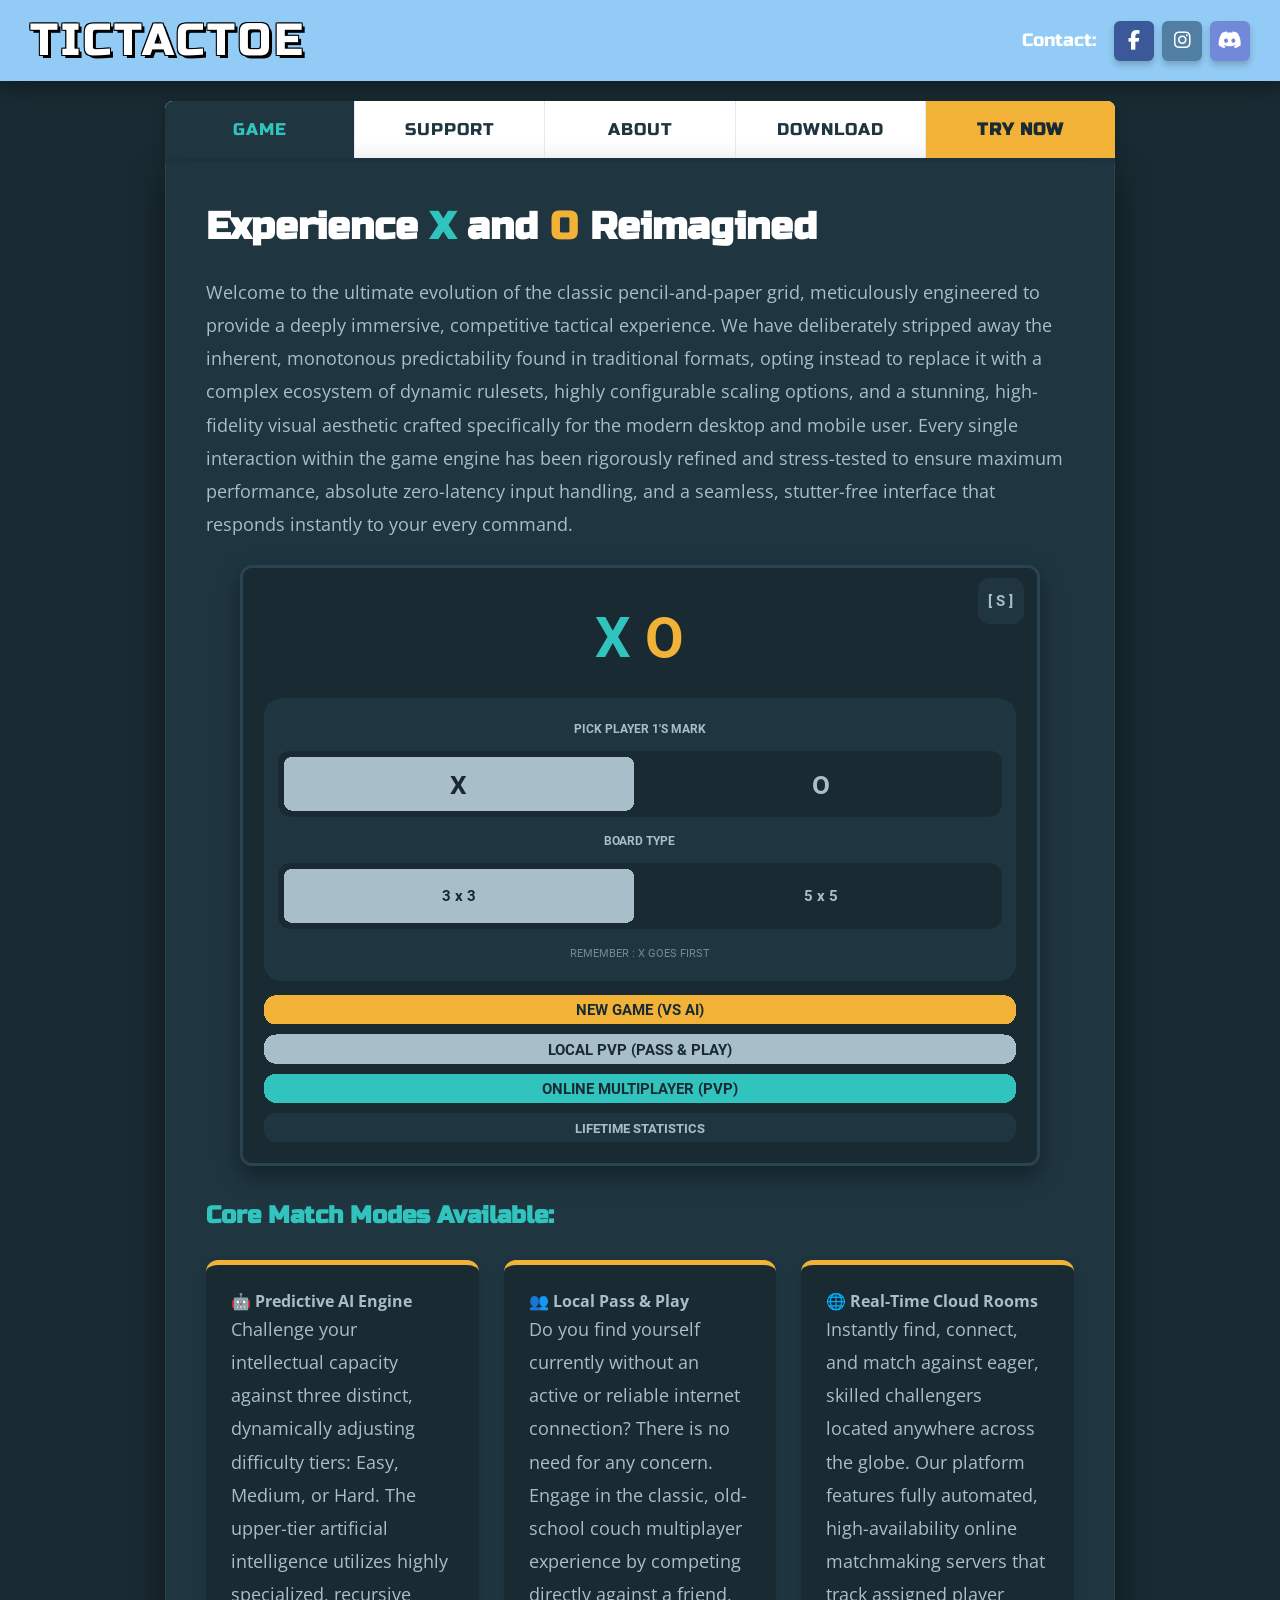
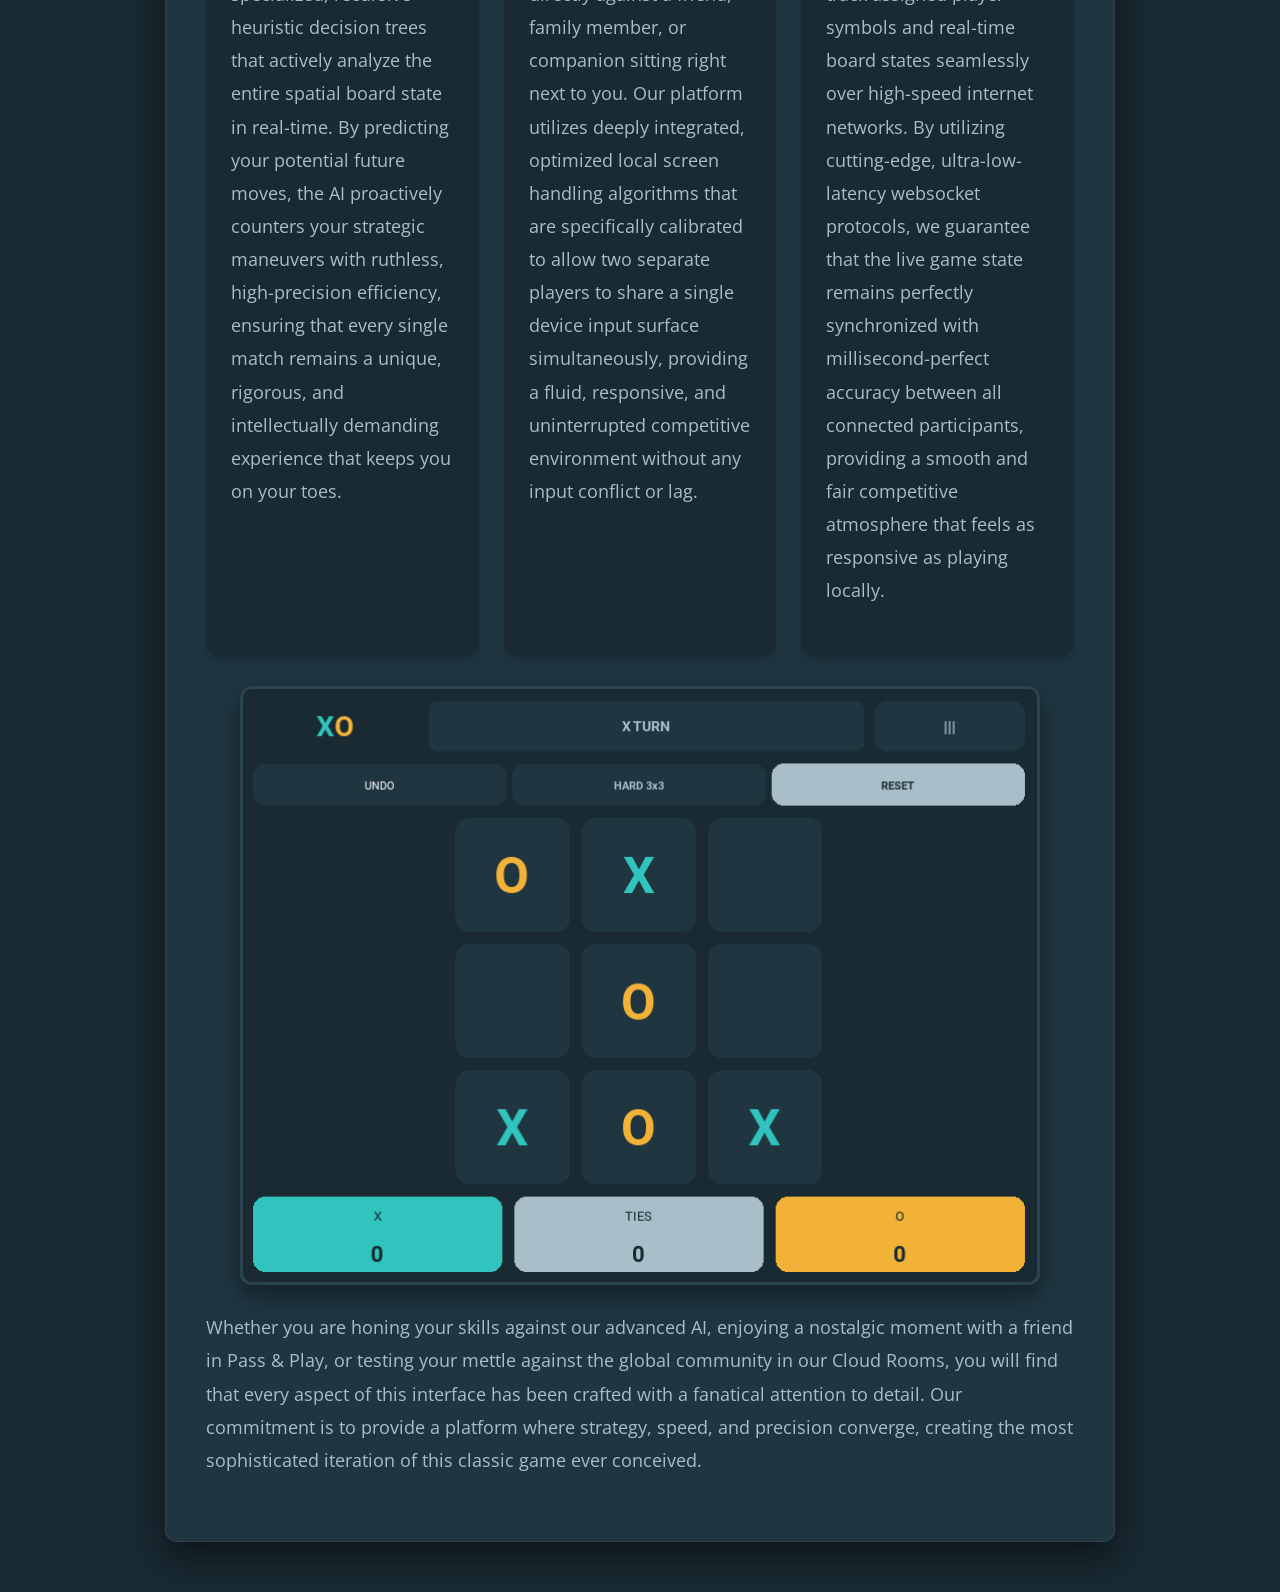
==== public/index.html @ 6b2bb06e "rename" ====
<!DOCTYPE html>
<html lang="en">
<head>
    <meta charset="UTF-8">
    <meta name="viewport" content="width=device-width, initial-scale=1.0, maximum-scale=1.0, user-scalable=no">
    <title>TicTacToe - Next-Gen Grid Battler</title>
    
    <link rel="preconnect" href="https://fonts.googleapis.com">
    <link rel="preconnect" href="https://fonts.gstatic.com" crossorigin>
    <link href="https://fonts.googleapis.com/css2?family=Russo+One&family=Open+Sans:wght@400;600;700&display=swap" rel="stylesheet">
    <link rel="stylesheet" href="https://cdnjs.cloudflare.com/ajax/libs/font-awesome/6.4.0/css/all.min.css">

    <style>
        /* Core Reset & Theme Palette */
        * { box-sizing: border-box; margin: 0; padding: 0; }
        
        body {
            font-family: 'Open Sans', sans-serif;
            background-color: #192a32;
            color: #a8bec9;
            overflow-x: hidden;
            -webkit-font-smoothing: antialiased;
        }

        /* --- THE HEADER --- */
        .top-bar {
            background-color: #92cbf5;
            display: flex;
            justify-content: space-between;
            align-items: center;
            padding: 14px 30px;
            flex-wrap: wrap;
            gap: 15px;
            box-shadow: 0 4px 20px rgba(0,0,0,0.4);
        }

        .logo {
            font-family: 'Russo One', sans-serif;
            font-size: 2.8rem;
            color: white;
            text-shadow: 3px 3px 0 #000, -1px -1px 0 #000, 1px -1px 0 #000, -1px 1px 0 #000, 1px 1px 0 #000;
            letter-spacing: 3px;
        }

        /* Social Icons */
        .social-icons { display: flex; align-items: center; gap: 8px; }
        .contact-label { font-family: 'Russo One', sans-serif; color: white; margin-right: 10px; font-size: 1.1rem; }
        .social-icons a {
            display: flex;
            align-items: center;
            justify-content: center;
            width: 40px;
            height: 40px;
            color: white;
            font-size: 1.2rem;
            text-decoration: none;
            border-radius: 6px;
            box-shadow: 0 4px 6px rgba(0,0,0,0.2);
            transition: transform 0.25s ease, filter 0.25s ease;
        }
        .social-icons a:hover { filter: brightness(1.2); transform: translateY(-3px); }
        .fb { background-color: #3b5998; }
        .ig { background-color: #517fa4; }
        .dc { background-color: #7289da; }

        /* --- NAVIGATION --- */
        .nav-bar {
            display: flex;
            background-color: #ffffff;
            border-bottom: 5px solid #1f3641;
            max-width: 950px;
            margin: 20px auto 0 auto;
            border-radius: 8px 8px 0 0;
            overflow: hidden;
            box-shadow: 0 4px 15px rgba(0,0,0,0.2);
        }

        .nav-item {
            flex: 1;
            text-align: center;
            padding: 18px;
            font-family: 'Russo One', sans-serif;
            font-size: 1.05rem;
            color: #1f3641;
            cursor: pointer;
            text-transform: uppercase;
            letter-spacing: 1px;
            border-right: 1px solid #e2e8f0;
            transition: all 0.3s cubic-bezier(0.25, 0.8, 0.25, 1);
        }

        .nav-item:last-child { border-right: none; }
        .nav-item:hover { background-color: #f8fafc; color: #31c4be; }
        
        .nav-item.active { background-color: #1f3641; color: #31c4be; }
        .nav-play { background-color: #f2b237; color: #192a32; font-weight: bold; }
        .nav-play:hover { background-color: #ffc95e; color: #192a32; }
        .nav-play.active { background-color: #31c4be; color: #192a32; }

        /* --- CONTENT --- */
        main {
            max-width: 950px;
            margin: 0 auto 50px auto;
            padding: 40px;
            background: #1f3641;
            border-radius: 0 0 12px 12px;
            box-shadow: 0 15px 35px rgba(0,0,0,0.5);
            border: 1px solid #2a4350;
            border-top: none;
        }

        /* Fluid Layer Animations */
        .content-section { display: none; opacity: 0; }
        .content-section.active { display: block; animation: elegantFadeIn 0.5s cubic-bezier(0.22, 1, 0.36, 1) forwards; }

        h2 { font-family: 'Russo One', sans-serif; color: #ffffff; margin-bottom: 25px; font-size: 2.4rem; display: flex; align-items: center; flex-wrap: wrap; gap: 12px; }
        .x-color { color: #31c4be; } .o-color { color: #f2b237; }
        h3 { font-family: 'Russo One', sans-serif; color: #31c4be; margin: 35px 0 15px 0; font-size: 1.5rem; }
        p { line-height: 1.8; margin-bottom: 25px; font-size: 1.15rem; color: #a8bec9; }
        
        /* Features/Rules Layouts */
        .features-grid { display: grid; grid-template-columns: repeat(auto-fit, minmax(260px, 1fr)); gap: 25px; margin: 30px 0; }
        .feature-card { background: #192a32; padding: 25px; border-radius: 12px; border-top: 5px solid #f2b237; box-shadow: 0 6px 12px rgba(0,0,0,0.15); transition: transform 0.3s ease, box-shadow 0.3s ease; }
        .feature-card:hover { transform: translateY(-5px); box-shadow: 0 10px 20px rgba(0,0,0,0.3); }
        
        .rule-box { background: #192a32; padding: 30px; border-radius: 12px; border-left: 6px solid #31c4be; margin: 30px 0; }
        .rule-box ol li { margin-left: 20px; margin-bottom: 16px; line-height: 1.7; font-size: 1.1rem; color: #a8bec9; }
        .rule-box ol li::marker { font-weight: bold; color: #31c4be; }

        /* Graphics Media Elements */
        .game-image { width: 100%; max-width: 800px; height: auto; border-radius: 12px; border: 3px solid #2a4350; box-shadow: 0 10px 25px rgba(0,0,0,0.4); margin: 25px auto; display: block; transition: transform 0.4s ease, border-color 0.4s ease; }
        .game-image:hover { transform: scale(1.02); border-color: #31c4be; }

        /* Distribution Gateways */
        .download-grid { display: grid; grid-template-columns: repeat(auto-fit, minmax(280px, 1fr)); gap: 20px; margin-top: 30px; }
        .dl-card { background: #192a32; padding: 30px; border-radius: 12px; border: 2px solid #2a4350; text-align: center; display: flex; flex-direction: column; justify-content: center; }
        .dl-card h4 { color: #fff; margin-bottom: 20px; font-size: 1.4rem; display: flex; align-items: center; justify-content: center; gap: 10px; }
        .dl-card.coming-soon { opacity: 0.7; border-style: dashed; }
        
        .download-btn { display: block; background-color: #31c4be; color: #1f3641; padding: 15px 20px; font-family: 'Russo One', sans-serif; text-decoration: none; border-radius: 6px; margin-top: 15px; transition: background-color 0.3s ease, transform 0.2s ease; font-size: 1.05rem; }
        .download-btn:active { transform: scale(0.98); } 
        .download-btn:hover { background-color: #ffffff; }
        .beta-btn { background-color: #f2b237; }

        /* --- CRYPTO GRID INTERFACE (TRY NOW COMPARTMENT) --- */
        .web-player-container { background-color: #192a32; padding: 30px; border-radius: 12px; box-shadow: inset 0 5px 15px rgba(0,0,0,0.3); max-width: 500px; margin: 0 auto; text-align: center; }
        .web-status { font-family: 'Russo One', sans-serif; font-size: 1.5rem; color: #a8bec9; margin-bottom: 20px; text-transform: uppercase; letter-spacing: 1px; }
        .web-board { display: grid; grid-template-columns: repeat(3, 1fr); gap: 12px; margin-bottom: 20px; }
        .web-cell { background-color: #1f3641; border: none; border-radius: 10px; aspect-ratio: 1; font-family: 'Russo One', sans-serif; font-size: 4rem; color: #fff; cursor: pointer; transition: background-color 0.2s, transform 0.1s; display: flex; align-items: center; justify-content: center; box-shadow: 0 4px 6px rgba(0,0,0,0.15); }
        .web-cell:hover { background-color: #2a4350; }
        .web-cell:active { transform: scale(0.95); }
        .web-cell.x-mark { color: #31c4be; }
        .web-cell.o-mark { color: #f2b237; }
        .web-cell.win-mark { background-color: #2e4d5c; border: 2px solid #31c4be; }
        .web-controls { display: flex; justify-content: center; gap: 15px; }
        .web-btn { background-color: #a8bec9; color: #192a32; border: none; padding: 12px 24px; font-family: 'Russo One', sans-serif; font-size: 1.1rem; border-radius: 6px; cursor: pointer; transition: 0.2s; box-shadow: 0 4px 6px rgba(0,0,0,0.2); }
        .web-btn:hover { background-color: #ffffff; }

        @keyframes elegantFadeIn { 
            0% { opacity: 0; transform: translateY(15px); } 
            100% { opacity: 1; transform: translateY(0); } 
        }

        /* --- MOBILE PORTRAIT BREAKPOINTS --- */
        @media (max-width: 768px) {
            .top-bar { flex-direction: column; text-align: center; padding: 15px 20px; }
            .logo { font-size: 2.2rem; }
            .social-icons { margin-top: 10px; }
            
            main { padding: 30px 20px; margin: 0 10px 30px 10px; border-radius: 12px; }
            .nav-bar { margin: 15px 10px 0 10px; border-radius: 8px; flex-wrap: wrap; }
            .nav-item { padding: 12px 5px; font-size: 0.9rem; flex: 1 1 45%; }
            .nav-play { flex: 1 1 100%; border-top: 1px solid #e2e8f0; } /* Spans layout base cleanly on touchdevices */
            
            h2 { font-size: 1.8rem; justify-content: center; text-align: center; }
            h3 { font-size: 1.3rem; text-align: center; }
            p { font-size: 1.05rem; }
            
            .features-grid { grid-template-columns: 1fr; }
            .web-cell { font-size: 3rem; }
        }

        @media (max-width: 480px) {
            .logo { font-size: 1.8rem; }
            .contact-label { font-size: 0.95rem; }
            .social-icons a { width: 35px; height: 35px; font-size: 1rem; }
            
            .nav-item { font-size: 0.78rem; padding: 10px 2px; letter-spacing: 0px; }
            
            main { padding: 25px 15px; }
            h2 { font-size: 1.4rem; }
            
            .rule-box { padding: 20px 15px; }
            .rule-box ol li { font-size: 1rem; margin-left: 15px; }
            
            .dl-card { padding: 20px; }
            .download-btn { padding: 12px 15px; font-size: 0.95rem; }
            
            .web-player-container { padding: 15px; }
            .web-cell { font-size: 2.3rem; border-radius: 6px; gap: 8px; }
        }
    </style>
</head>
<body>

    <header>
        <div class="top-bar">
            <div class="logo">TICTACTOE</div>
            
            <div class="social-icons">
                <span class="contact-label">Contact:</span>
                <a href="https://www.facebook.com/profile.php?id=61586252369183" target="_blank" class="fb"><i class="fa-brands fa-facebook-f"></i></a>
                <a href="https://www.instagram.com/steveryder14?utm_source=ig_web_button_share_sheet&igsh=ZDNlZDc0MzIxNw==" target="_blank" class="ig"><i class="fa-brands fa-instagram"></i></a>
                <a href="https://discord.com/users/1295468302537195520" target="_blank" class="dc"><i class="fa-brands fa-discord"></i></a>
            </div>
        </div>

        <div class="nav-bar">
            <div class="nav-item active" onclick="openTab('game', this)">GAME</div>
            <div class="nav-item" onclick="openTab('support', this)">SUPPORT</div>
            <div class="nav-item" onclick="openTab('about', this)">ABOUT</div>
            <div class="nav-item" onclick="openTab('download', this)">DOWNLOAD</div>
            <div class="nav-item nav-play" onclick="openTab('play', this)">TRY NOW</div>
        </div>
    </header>

    <main>
        <div id="game" class="content-section active">
            <h2>Experience <span class="x-color">X</span> and <span class="o-color">O</span> Reimagined</h2>
            <p>Welcome to the ultimate evolution of the classic pencil-and-paper grid, meticulously engineered to provide a deeply immersive, competitive tactical experience. We have deliberately stripped away the inherent, monotonous predictability found in traditional formats, opting instead to replace it with a complex ecosystem of dynamic rulesets, highly configurable scaling options, and a stunning, high-fidelity visual aesthetic crafted specifically for the modern desktop and mobile user. Every single interaction within the game engine has been rigorously refined and stress-tested to ensure maximum performance, absolute zero-latency input handling, and a seamless, stutter-free interface that responds instantly to your every command.</p>
            
            <img src="UI.png" alt="Main Menu UI" class="game-image">
            
            <h3>Core Match Modes Available:</h3>
            <div class="features-grid">
                <div class="feature-card">
                    <h4>🤖 Predictive AI Engine</h4>
                    <p>Challenge your intellectual capacity against three distinct, dynamically adjusting difficulty tiers: Easy, Medium, or Hard. The upper-tier artificial intelligence utilizes highly specialized, recursive heuristic decision trees that actively analyze the entire spatial board state in real-time. By predicting your potential future moves, the AI proactively counters your strategic maneuvers with ruthless, high-precision efficiency, ensuring that every single match remains a unique, rigorous, and intellectually demanding experience that keeps you on your toes.</p>
                </div>
                <div class="feature-card">
                    <h4>👥 Local Pass & Play</h4>
                    <p>Do you find yourself currently without an active or reliable internet connection? There is no need for any concern. Engage in the classic, old-school couch multiplayer experience by competing directly against a friend, family member, or companion sitting right next to you. Our platform utilizes deeply integrated, optimized local screen handling algorithms that are specifically calibrated to allow two separate players to share a single device input surface simultaneously, providing a fluid, responsive, and uninterrupted competitive environment without any input conflict or lag.</p>
                </div>
                <div class="feature-card">
                    <h4>🌐 Real-Time Cloud Rooms</h4>
                    <p>Instantly find, connect, and match against eager, skilled challengers located anywhere across the globe. Our platform features fully automated, high-availability online matchmaking servers that track assigned player symbols and real-time board states seamlessly over high-speed internet networks. By utilizing cutting-edge, ultra-low-latency websocket protocols, we guarantee that the live game state remains perfectly synchronized with millisecond-perfect accuracy between all connected participants, providing a smooth and fair competitive atmosphere that feels as responsive as playing locally.</p>
                </div>
            </div>
            <img src="Game UI.png" alt="In-Game Board View" class="game-image">
            <p>Whether you are honing your skills against our advanced AI, enjoying a nostalgic moment with a friend in Pass & Play, or testing your mettle against the global community in our Cloud Rooms, you will find that every aspect of this interface has been crafted with a fanatical attention to detail. Our commitment is to provide a platform where strategy, speed, and precision converge, creating the most sophisticated iteration of this classic game ever conceived.</p>
        </div>

        <div id="support" class="content-section">
            <h2>Game Rules & Technical Support</h2>
            <p>This version of the application fundamentally breaks traditional logic by introducing a variety of unique, optional game modifiers that completely alter how the board behaves, forcing you to constantly adapt your strategy. Whether you are a casual player just looking for a quick distraction or a dedicated grid-master attempting to climb the competitive leaderboard, we encourage you to read through the following comprehensive technical manual. Mastering these core board mechanics, understanding the implications of each modifier, and learning how to anticipate their effects on your opponent’s playstyle is the key to optimizing your personal gameplay flow and achieving total dominance.</p>
            
            <img src="Settings.png" alt="Game Settings Configuration" class="game-image">
            
            <div class="rule-box">
                <ol>
                    <li><strong>Grid Layout Selection:</strong> While the standard match mode runs on a classic 3x3 layout designed for quick, bite-sized sessions, we have introduced a significantly tougher tactical challenge. You can now scale up your match to the complex <strong>5x5 grid</strong>. This expanded format drastically alters how you must control, defend, and attack the vital center squares, requiring a much broader, more long-term view of your strategic placement.</li>
                    <li><strong>Victory Thresholds:</strong> In a standard 3x3 game, you must successfully link 3 matching marks in a straight horizontal, vertical, or diagonal row. However, on the expanded 5x5 grid, the victory threshold escalates accordingly to maintain the game's difficulty balance; you must now align <strong>4 marks in a row</strong> to claim the ultimate win, significantly increasing the complexity of blocking and forming lines.</li>
                    <li><strong>The Blitz Timer Mod:</strong> Turn on this highly demanding, adrenaline-fueled mode to face a strict <strong>5-second turn clock</strong>. If you freeze and the timer hits zero, the game forcefully makes a random valid placement for you, which could ruin your entire strategy! It is high-octane pressure specifically designed for those who enjoy the thrill of having to think, adapt, and react with lightning-fast speed.</li>
                    <li><strong>The Infinity Mod:</strong> This is a revolutionary gameplay mode where players have severely limited placement resources, changing the game from an additive challenge to a resource-management puzzle. You can only maintain a total of 3 active marks on a 3x3 board (or 4 on a 5x5). Placing a new mark forces your <strong>oldest piece to fade and vanish</strong> from existence, meaning matches never result in a stale stalemate and players must constantly prioritize which positions to hold.</li>
                    <li><strong>Move Redo Safeties:</strong> To ensure that the game remains focused on skill rather than simple mechanical errors, all local matches support instant, multi-step Undo actions. This feature allows you to quickly and gracefully roll back accidental mistakes or poor tactical errors without losing your hard-earned progress in the current game history, encouraging bold experimental moves.</li>
                </ol>
            </div>
        </div>

        <div id="about" class="content-section">
            <h2>The Developer's Technical Journey</h2>
            <p>This project was born out of a deep-seated, obsessive exploration into software engineering best practices, UX design, and the complexities of real-time network programming. What originally began as a primitive, simple text-block script operating solely within a restricted terminal environment was refactored, iterated upon, and optimized step-by-step, module by module, into the high-performance, multi-threaded graphical application you see today. This is not just a game; it is a manifestation of an application that consistently challenges and improves upon traditional user interface design patterns, striving to provide a clean, modern, and accessible experience for every user.</p>
            
            <img src="Lifetime Static.png" alt="Lifetime Statistics Tracker" class="game-image">
            
            <h3>Behind The Code Architecture:</h3>
            <p>The entire game runtime is written in highly modularized, clean, and maintainable <strong>Python</strong>, harnessing the powerful, cross-platform asynchronous frameworks provided by the <strong>Kivy library</strong> to power the fluid animations and render crisp, high-fidelity dark UI layers. The complex sound system operates over separate, dedicated background audio channels, allowing for sophisticated handling of ambient music loop tracking, precise spatial audio, and high-frequency, responsive UI feedback sounds that signal every action clearly. Furthermore, the networking architecture runs on lightweight, asynchronous <strong>WebSockets</strong> linking directly to a centralized, scalable cloud routing engine hosted on <strong>Render Services</strong>. This ensures that every state update package—from board placement to turn rotation—matches the server-side authorization structures precisely, providing a secure and authenticated environment for every single connected player.</p>
        </div>

        <div id="download" class="content-section">
            <h2>Download The Latest Version</h2>
            <p>Ready to jump into the full experience? We highly recommend downloading the latest build version to ensure you possess all the newest patches, balancing updates, performance enhancements, and server connectivity optimizations available. We are constantly iterating on the codebase to provide the smoothest experience possible. Please select your preferred platform and download the installer package below. We urge you to ensure that you have sufficient storage space available for the application files and to allow the necessary installer permissions if prompted by your operating system, as all our official builds are integrity-checked, scanned, and verified for your absolute safety.</p>
            
            <div class="download-grid">
                <div class="dl-card">
                    <h4><i class="fa-brands fa-android"></i> Android</h4>
                    <a href="tictactoe-arm64-v8a_armeabi-v7a-debug.apk" download class="download-btn">Download Stable</a>
                    <a href="tictactoe-arm64-v8a_armeabi-v7a-beta.apk" download class="download-btn beta-btn">Download Beta</a>
                </div>
                
                <div class="dl-card">
                    <h4><i class="fa-brands fa-windows"></i> Windows</h4>
                    <a href="tictactoe-arm64-v8a_armeabi-v7a-windows.exe" download class="download-btn">Download Stable</a>
                    <a href="tictactoe-arm64-v8a_armeabi-v7a-windowsbeta.exe" download class="download-btn beta-btn">Download Beta</a>
                </div>

                <div class="dl-card coming-soon">
                    <h4><i class="fa-brands fa-apple"></i> macOS</h4>
                    <p>Development in Progress</p>
                </div>
            </div>
        </div>

        <div id="play" class="content-section">
            <h2>Web Player Preview</h2>
            <p>Want a taste of the action before installing? Try our embedded web-engine! This lightweight browser replica executes the exact **Medium AI** logic found in your Python file. It checks lines to claim victory or block your path before mapping its alternative choices. To experience Real-Time Cloud Matchmaking, 5x5 grids, Blitz Turn timers, and Infinity mode, download the full mobile or desktop binaries directly from the section above!</p>
            
            <div class="web-player-container">
                <div id="web-status" class="web-status">YOUR TURN (X)</div>
                <div class="web-board" id="web-board">
                    <button class="web-cell" onclick="makeMove(0)"></button>
                    <button class="web-cell" onclick="makeMove(1)"></button>
                    <button class="web-cell" onclick="makeMove(2)"></button>
                    <button class="web-cell" onclick="makeMove(3)"></button>
                    <button class="web-cell" onclick="makeMove(4)"></button>
                    <button class="web-cell" onclick="makeMove(5)"></button>
                    <button class="web-cell" onclick="makeMove(6)"></button>
                    <button class="web-cell" onclick="makeMove(7)"></button>
                    <button class="web-cell" onclick="makeMove(8)"></button>
                </div>
                <div class="web-controls">
                    <button class="web-btn" onclick="resetWebGame()">RESTART MATCH</button>
                </div>
            </div>
        </div>
    </main>

    <script>
        // --- Navigation System ---
        function openTab(tabName, clickedElement) {
            const contents = document.querySelectorAll('.content-section');
            contents.forEach(content => content.classList.remove('active'));
            const tabs = document.querySelectorAll('.nav-item');
            tabs.forEach(tab => tab.classList.remove('active'));

            document.getElementById(tabName).classList.add('active');
            if (clickedElement) clickedElement.classList.add('active');
        }

        // --- Web Player Logic (Synchronized Medium AI Script Setup) ---
        let webBoard = ["", "", "", "", "", "", "", "", ""];
        let webGameOver = false;
        const winLines = [
            [0, 1, 2], [3, 4, 5], [6, 7, 8], // Rows
            [0, 3, 6], [1, 4, 7], [2, 5, 8], // Columns
            [0, 4, 8], [2, 4, 6]             // Diagonals
        ];

        function makeMove(index) {
            if (webBoard[index] !== "" || webGameOver) return;
            
            // Player Placement (X)
            webBoard[index] = "X";
            updateWebUI();
            
            if (checkWebWin("X")) {
                endWebGame("<span style='color:#31c4be'>YOU WIN!</span>");
                return;
            }
            if (!webBoard.includes("")) {
                endWebGame("<span style='color:#a8bec9'>IT'S A TIE!</span>");
                return;
            }

            document.getElementById("web-status").innerHTML = "CPU IS THINKING...";
            setTimeout(cpuMove, 450); // Simulates standard thread latency processing
        }

        function cpuMove() {
            if (webGameOver) return;

            let chosenIndex = -1;

            // --- PYTHON MEDIUM AI LOGIC PARITY ---
            // Iterates through symbols checking target_len - 1 structures (2 matching pieces, 1 gap)
            // Priority 1: Check if the AI ("O") can win right now.
            // Priority 2: Check if the Player ("X") can be blocked right now.
            for (let symbol of ["O", "X"]) {
                for (let line of winLines) {
                    let v = [webBoard[line[0]], webBoard[line[1]], webBoard[line[2]]];
                    
                    // Filter count checking equivalents: v.count(symbol) == 2 and v.count("") == 1
                    let symbolCount = v.filter(m => m === symbol).length;
                    let emptyCount = v.filter(m => m === "").length;

                    if (symbolCount === 2 && emptyCount === 1) {
                        let localEmptyIndex = v.indexOf("");
                        chosenIndex = line[localEmptyIndex];
                        break;
                    }
                }
                if (chosenIndex !== -1) break; // Break out immediately if immediate win/block target discovered
            }

            // Priority 3: Fall back to Easy AI logic (Random choice) if no immediate line trigger activated
            if (chosenIndex === -1) {
                let available = [];
                for (let i = 0; i < webBoard.length; i++) {
                    if (webBoard[i] === "") available.push(i);
                }
                if (available.length > 0) {
                    chosenIndex = available[Math.floor(Math.random() * available.length)];
                }
            }

            // Execute Chosen AI Move
            if (chosenIndex !== -1) {
                webBoard[chosenIndex] = "O";
                updateWebUI();

                if (checkWebWin("O")) {
                    endWebGame("<span style='color:#f2b237'>CPU WINS!</span>");
                    return;
                }
                if (!webBoard.includes("")) {
                    endWebGame("<span style='color:#a8bec9'>IT'S A TIE!</span>");
                    return;
                }
            }
            document.getElementById("web-status").innerHTML = "YOUR TURN (X)";
        }

        function checkWebWin(symbol) {
            let cells = document.querySelectorAll('.web-cell');
            for (let line of winLines) {
                if (webBoard[line[0]] === symbol && webBoard[line[1]] === symbol && webBoard[line[2]] === symbol) {
                    cells[line[0]].classList.add("win-mark");
                    cells[line[1]].classList.add("win-mark");
                    cells[line[2]].classList.add("win-mark");
                    return true;
                }
            }
            return false;
        }

        function updateWebUI() {
            let cells = document.querySelectorAll('.web-cell');
            for (let i = 0; i < webBoard.length; i++) {
                cells[i].innerText = webBoard[i];
                cells[i].className = "web-cell"; 
                if (webBoard[i] === "X") cells[i].classList.add("x-mark");
                if (webBoard[i] === "O") cells[i].classList.add("o-mark");
            }
        }

        function endWebGame(message) {
            webGameOver = true;
            document.getElementById("web-status").innerHTML = message;
        }

        function resetWebGame() {
            webBoard = ["", "", "", "", "", "", "", "", ""];
            webGameOver = false;
            document.getElementById("web-status").innerHTML = "YOUR TURN (X)";
            updateWebUI();
        }
    </script>
</body>
</html>
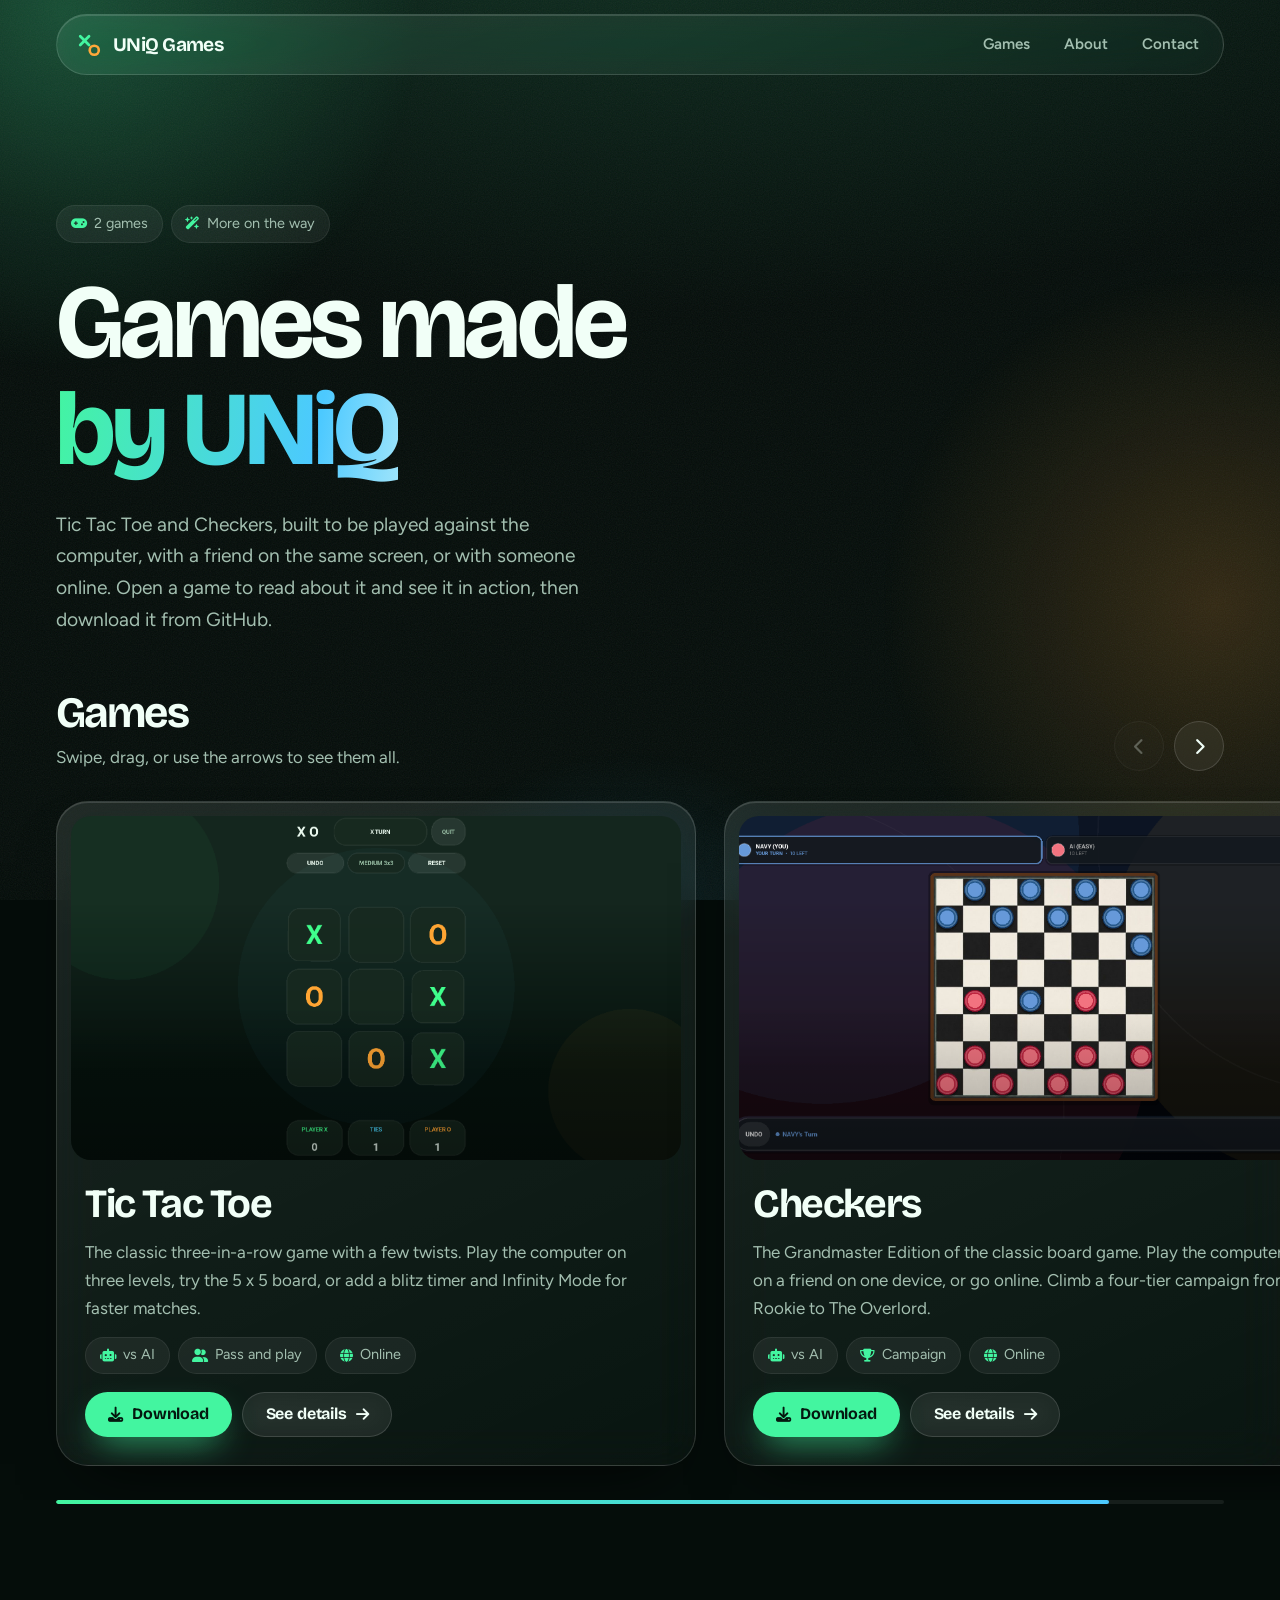
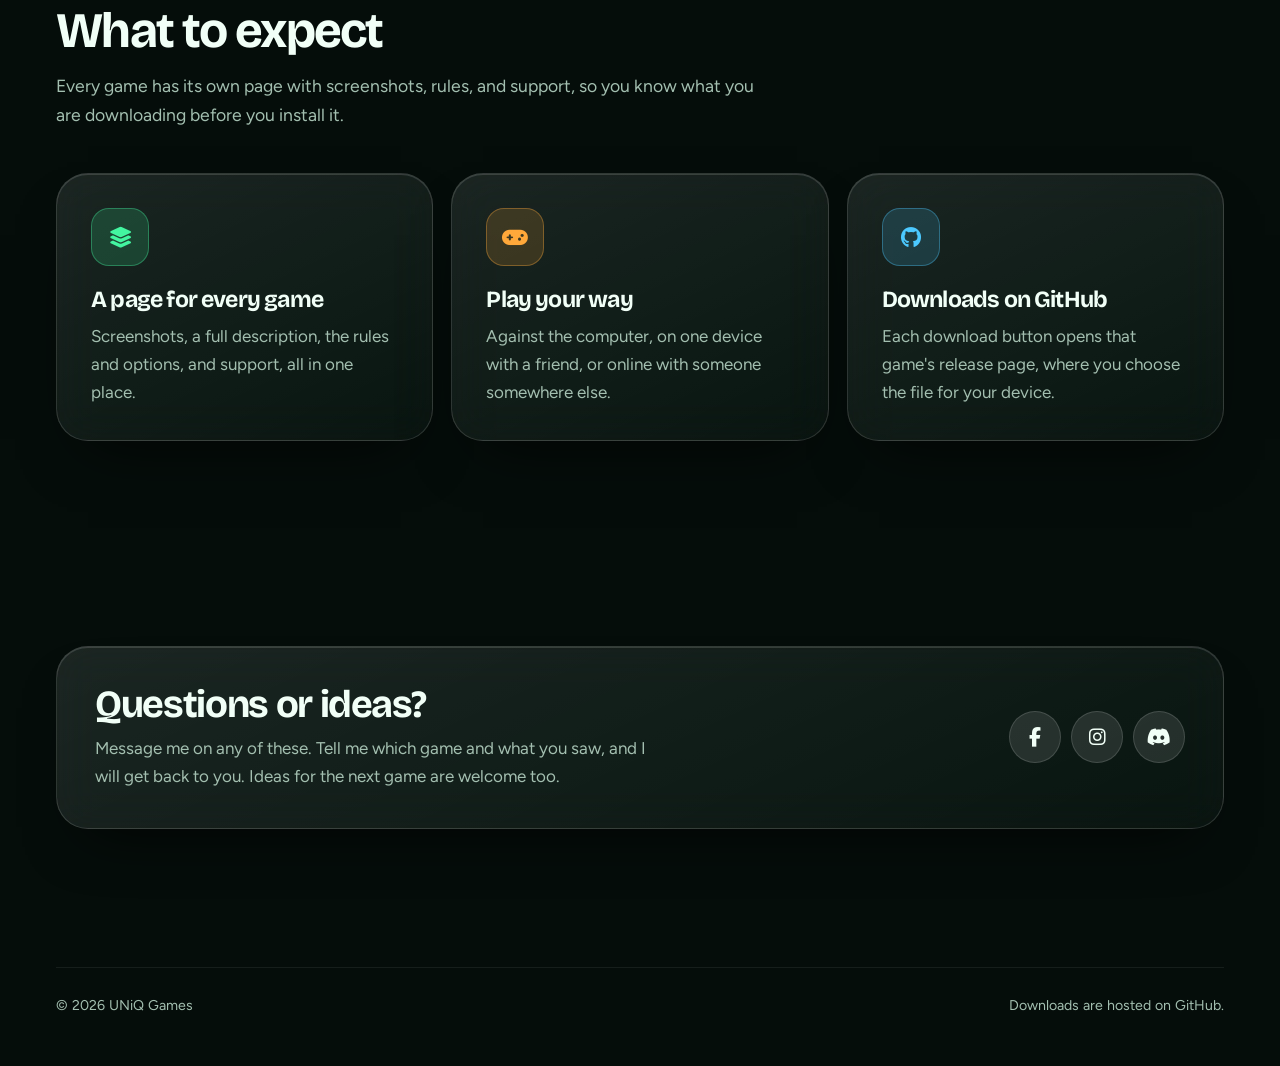
==== commit 97d762a3: "commit" ====
--- a/public/index.html
+++ b/public/index.html
@@ -1,459 +1,956 @@
-<!DOCTYPE html>
-<html lang="en">
-<head>
-    <meta charset="UTF-8">
-    <meta name="viewport" content="width=device-width, initial-scale=1.0, maximum-scale=1.0, user-scalable=no">
-    <title>TicTacToe - Next-Gen Grid Battler</title>
-    
-    <link rel="preconnect" href="https://fonts.googleapis.com">
-    <link rel="preconnect" href="https://fonts.gstatic.com" crossorigin>
-    <link href="https://fonts.googleapis.com/css2?family=Russo+One&family=Open+Sans:wght@400;600;700&display=swap" rel="stylesheet">
-    <link rel="stylesheet" href="https://cdnjs.cloudflare.com/ajax/libs/font-awesome/6.4.0/css/all.min.css">
-
-    <style>
-        /* Core Reset & Theme Palette */
-        * { box-sizing: border-box; margin: 0; padding: 0; }
-        
-        body {
-            font-family: 'Open Sans', sans-serif;
-            background-color: #192a32;
-            color: #a8bec9;
-            overflow-x: hidden;
-            -webkit-font-smoothing: antialiased;
-        }
-
-        /* --- THE HEADER --- */
-        .top-bar {
-            background-color: #92cbf5;
-            display: flex;
-            justify-content: space-between;
-            align-items: center;
-            padding: 14px 30px;
-            flex-wrap: wrap;
-            gap: 15px;
-            box-shadow: 0 4px 20px rgba(0,0,0,0.4);
-        }
-
-        .logo {
-            font-family: 'Russo One', sans-serif;
-            font-size: 2.8rem;
-            color: white;
-            text-shadow: 3px 3px 0 #000, -1px -1px 0 #000, 1px -1px 0 #000, -1px 1px 0 #000, 1px 1px 0 #000;
-            letter-spacing: 3px;
-        }
-
-        /* Social Icons */
-        .social-icons { display: flex; align-items: center; gap: 8px; }
-        .contact-label { font-family: 'Russo One', sans-serif; color: white; margin-right: 10px; font-size: 1.1rem; }
-        .social-icons a {
-            display: flex;
-            align-items: center;
-            justify-content: center;
-            width: 40px;
-            height: 40px;
-            color: white;
-            font-size: 1.2rem;
-            text-decoration: none;
-            border-radius: 6px;
-            box-shadow: 0 4px 6px rgba(0,0,0,0.2);
-            transition: transform 0.25s ease, filter 0.25s ease;
-        }
-        .social-icons a:hover { filter: brightness(1.2); transform: translateY(-3px); }
-        .fb { background-color: #3b5998; }
-        .ig { background-color: #517fa4; }
-        .dc { background-color: #7289da; }
-
-        /* --- NAVIGATION --- */
-        .nav-bar {
-            display: flex;
-            background-color: #ffffff;
-            border-bottom: 5px solid #1f3641;
-            max-width: 950px;
-            margin: 20px auto 0 auto;
-            border-radius: 8px 8px 0 0;
-            overflow: hidden;
-            box-shadow: 0 4px 15px rgba(0,0,0,0.2);
-        }
-
-        .nav-item {
-            flex: 1;
-            text-align: center;
-            padding: 18px;
-            font-family: 'Russo One', sans-serif;
-            font-size: 1.05rem;
-            color: #1f3641;
-            cursor: pointer;
-            text-transform: uppercase;
-            letter-spacing: 1px;
-            border-right: 1px solid #e2e8f0;
-            transition: all 0.3s cubic-bezier(0.25, 0.8, 0.25, 1);
-        }
-
-        .nav-item:last-child { border-right: none; }
-        .nav-item:hover { background-color: #f8fafc; color: #31c4be; }
-        
-        .nav-item.active { background-color: #1f3641; color: #31c4be; }
-        .nav-play { background-color: #f2b237; color: #192a32; font-weight: bold; }
-        .nav-play:hover { background-color: #ffc95e; color: #192a32; }
-        .nav-play.active { background-color: #31c4be; color: #192a32; }
-
-        /* --- CONTENT --- */
-        main {
-            max-width: 950px;
-            margin: 0 auto 50px auto;
-            padding: 40px;
-            background: #1f3641;
-            border-radius: 0 0 12px 12px;
-            box-shadow: 0 15px 35px rgba(0,0,0,0.5);
-            border: 1px solid #2a4350;
-            border-top: none;
-        }
-
-        /* Fluid Layer Animations */
-        .content-section { display: none; opacity: 0; }
-        .content-section.active { display: block; animation: elegantFadeIn 0.5s cubic-bezier(0.22, 1, 0.36, 1) forwards; }
-
-        h2 { font-family: 'Russo One', sans-serif; color: #ffffff; margin-bottom: 25px; font-size: 2.4rem; display: flex; align-items: center; flex-wrap: wrap; gap: 12px; }
-        .x-color { color: #31c4be; } .o-color { color: #f2b237; }
-        h3 { font-family: 'Russo One', sans-serif; color: #31c4be; margin: 35px 0 15px 0; font-size: 1.5rem; }
-        p { line-height: 1.8; margin-bottom: 25px; font-size: 1.15rem; color: #a8bec9; }
-        
-        /* Features/Rules Layouts */
-        .features-grid { display: grid; grid-template-columns: repeat(auto-fit, minmax(260px, 1fr)); gap: 25px; margin: 30px 0; }
-        .feature-card { background: #192a32; padding: 25px; border-radius: 12px; border-top: 5px solid #f2b237; box-shadow: 0 6px 12px rgba(0,0,0,0.15); transition: transform 0.3s ease, box-shadow 0.3s ease; }
-        .feature-card:hover { transform: translateY(-5px); box-shadow: 0 10px 20px rgba(0,0,0,0.3); }
-        
-        .rule-box { background: #192a32; padding: 30px; border-radius: 12px; border-left: 6px solid #31c4be; margin: 30px 0; }
-        .rule-box ol li { margin-left: 20px; margin-bottom: 16px; line-height: 1.7; font-size: 1.1rem; color: #a8bec9; }
-        .rule-box ol li::marker { font-weight: bold; color: #31c4be; }
-
-        /* Graphics Media Elements */
-        .game-image { width: 100%; max-width: 800px; height: auto; border-radius: 12px; border: 3px solid #2a4350; box-shadow: 0 10px 25px rgba(0,0,0,0.4); margin: 25px auto; display: block; transition: transform 0.4s ease, border-color 0.4s ease; }
-        .game-image:hover { transform: scale(1.02); border-color: #31c4be; }
-
-        /* Distribution Gateways */
-        .download-grid { display: grid; grid-template-columns: repeat(auto-fit, minmax(280px, 1fr)); gap: 20px; margin-top: 30px; }
-        .dl-card { background: #192a32; padding: 30px; border-radius: 12px; border: 2px solid #2a4350; text-align: center; display: flex; flex-direction: column; justify-content: center; }
-        .dl-card h4 { color: #fff; margin-bottom: 20px; font-size: 1.4rem; display: flex; align-items: center; justify-content: center; gap: 10px; }
-        .dl-card.coming-soon { opacity: 0.7; border-style: dashed; }
-        
-        .download-btn { display: block; background-color: #31c4be; color: #1f3641; padding: 15px 20px; font-family: 'Russo One', sans-serif; text-decoration: none; border-radius: 6px; margin-top: 15px; transition: background-color 0.3s ease, transform 0.2s ease; font-size: 1.05rem; }
-        .download-btn:active { transform: scale(0.98); } 
-        .download-btn:hover { background-color: #ffffff; }
-        .beta-btn { background-color: #f2b237; }
-
-        /* --- CRYPTO GRID INTERFACE (TRY NOW COMPARTMENT) --- */
-        .web-player-container { background-color: #192a32; padding: 30px; border-radius: 12px; box-shadow: inset 0 5px 15px rgba(0,0,0,0.3); max-width: 500px; margin: 0 auto; text-align: center; }
-        .web-status { font-family: 'Russo One', sans-serif; font-size: 1.5rem; color: #a8bec9; margin-bottom: 20px; text-transform: uppercase; letter-spacing: 1px; }
-        .web-board { display: grid; grid-template-columns: repeat(3, 1fr); gap: 12px; margin-bottom: 20px; }
-        .web-cell { background-color: #1f3641; border: none; border-radius: 10px; aspect-ratio: 1; font-family: 'Russo One', sans-serif; font-size: 4rem; color: #fff; cursor: pointer; transition: background-color 0.2s, transform 0.1s; display: flex; align-items: center; justify-content: center; box-shadow: 0 4px 6px rgba(0,0,0,0.15); }
-        .web-cell:hover { background-color: #2a4350; }
-        .web-cell:active { transform: scale(0.95); }
-        .web-cell.x-mark { color: #31c4be; }
-        .web-cell.o-mark { color: #f2b237; }
-        .web-cell.win-mark { background-color: #2e4d5c; border: 2px solid #31c4be; }
-        .web-controls { display: flex; justify-content: center; gap: 15px; }
-        .web-btn { background-color: #a8bec9; color: #192a32; border: none; padding: 12px 24px; font-family: 'Russo One', sans-serif; font-size: 1.1rem; border-radius: 6px; cursor: pointer; transition: 0.2s; box-shadow: 0 4px 6px rgba(0,0,0,0.2); }
-        .web-btn:hover { background-color: #ffffff; }
-
-        @keyframes elegantFadeIn { 
-            0% { opacity: 0; transform: translateY(15px); } 
-            100% { opacity: 1; transform: translateY(0); } 
-        }
-
-        /* --- MOBILE PORTRAIT BREAKPOINTS --- */
-        @media (max-width: 768px) {
-            .top-bar { flex-direction: column; text-align: center; padding: 15px 20px; }
-            .logo { font-size: 2.2rem; }
-            .social-icons { margin-top: 10px; }
-            
-            main { padding: 30px 20px; margin: 0 10px 30px 10px; border-radius: 12px; }
-            .nav-bar { margin: 15px 10px 0 10px; border-radius: 8px; flex-wrap: wrap; }
-            .nav-item { padding: 12px 5px; font-size: 0.9rem; flex: 1 1 45%; }
-            .nav-play { flex: 1 1 100%; border-top: 1px solid #e2e8f0; } /* Spans layout base cleanly on touchdevices */
-            
-            h2 { font-size: 1.8rem; justify-content: center; text-align: center; }
-            h3 { font-size: 1.3rem; text-align: center; }
-            p { font-size: 1.05rem; }
-            
-            .features-grid { grid-template-columns: 1fr; }
-            .web-cell { font-size: 3rem; }
-        }
-
-        @media (max-width: 480px) {
-            .logo { font-size: 1.8rem; }
-            .contact-label { font-size: 0.95rem; }
-            .social-icons a { width: 35px; height: 35px; font-size: 1rem; }
-            
-            .nav-item { font-size: 0.78rem; padding: 10px 2px; letter-spacing: 0px; }
-            
-            main { padding: 25px 15px; }
-            h2 { font-size: 1.4rem; }
-            
-            .rule-box { padding: 20px 15px; }
-            .rule-box ol li { font-size: 1rem; margin-left: 15px; }
-            
-            .dl-card { padding: 20px; }
-            .download-btn { padding: 12px 15px; font-size: 0.95rem; }
-            
-            .web-player-container { padding: 15px; }
-            .web-cell { font-size: 2.3rem; border-radius: 6px; gap: 8px; }
-        }
-    </style>
-</head>
-<body>
-
-    <header>
-        <div class="top-bar">
-            <div class="logo">TICTACTOE</div>
-            
-            <div class="social-icons">
-                <span class="contact-label">Contact:</span>
-                <a href="https://www.facebook.com/profile.php?id=61586252369183" target="_blank" class="fb"><i class="fa-brands fa-facebook-f"></i></a>
-                <a href="https://www.instagram.com/steveryder14?utm_source=ig_web_button_share_sheet&igsh=ZDNlZDc0MzIxNw==" target="_blank" class="ig"><i class="fa-brands fa-instagram"></i></a>
-                <a href="https://discord.com/users/1295468302537195520" target="_blank" class="dc"><i class="fa-brands fa-discord"></i></a>
-            </div>
-        </div>
-
-        <div class="nav-bar">
-            <div class="nav-item active" onclick="openTab('game', this)">GAME</div>
-            <div class="nav-item" onclick="openTab('support', this)">SUPPORT</div>
-            <div class="nav-item" onclick="openTab('about', this)">ABOUT</div>
-            <div class="nav-item" onclick="openTab('download', this)">DOWNLOAD</div>
-            <div class="nav-item nav-play" onclick="openTab('play', this)">TRY NOW</div>
-        </div>
-    </header>
-
-    <main>
-        <div id="game" class="content-section active">
-            <h2>Experience <span class="x-color">X</span> and <span class="o-color">O</span> Reimagined</h2>
-            <p>Welcome to the ultimate evolution of the classic pencil-and-paper grid, meticulously engineered to provide a deeply immersive, competitive tactical experience. We have deliberately stripped away the inherent, monotonous predictability found in traditional formats, opting instead to replace it with a complex ecosystem of dynamic rulesets, highly configurable scaling options, and a stunning, high-fidelity visual aesthetic crafted specifically for the modern desktop and mobile user. Every single interaction within the game engine has been rigorously refined and stress-tested to ensure maximum performance, absolute zero-latency input handling, and a seamless, stutter-free interface that responds instantly to your every command.</p>
-            
-            <img src="UI.png" alt="Main Menu UI" class="game-image">
-            
-            <h3>Core Match Modes Available:</h3>
-            <div class="features-grid">
-                <div class="feature-card">
-                    <h4>🤖 Predictive AI Engine</h4>
-                    <p>Challenge your intellectual capacity against three distinct, dynamically adjusting difficulty tiers: Easy, Medium, or Hard. The upper-tier artificial intelligence utilizes highly specialized, recursive heuristic decision trees that actively analyze the entire spatial board state in real-time. By predicting your potential future moves, the AI proactively counters your strategic maneuvers with ruthless, high-precision efficiency, ensuring that every single match remains a unique, rigorous, and intellectually demanding experience that keeps you on your toes.</p>
-                </div>
-                <div class="feature-card">
-                    <h4>👥 Local Pass & Play</h4>
-                    <p>Do you find yourself currently without an active or reliable internet connection? There is no need for any concern. Engage in the classic, old-school couch multiplayer experience by competing directly against a friend, family member, or companion sitting right next to you. Our platform utilizes deeply integrated, optimized local screen handling algorithms that are specifically calibrated to allow two separate players to share a single device input surface simultaneously, providing a fluid, responsive, and uninterrupted competitive environment without any input conflict or lag.</p>
-                </div>
-                <div class="feature-card">
-                    <h4>🌐 Real-Time Cloud Rooms</h4>
-                    <p>Instantly find, connect, and match against eager, skilled challengers located anywhere across the globe. Our platform features fully automated, high-availability online matchmaking servers that track assigned player symbols and real-time board states seamlessly over high-speed internet networks. By utilizing cutting-edge, ultra-low-latency websocket protocols, we guarantee that the live game state remains perfectly synchronized with millisecond-perfect accuracy between all connected participants, providing a smooth and fair competitive atmosphere that feels as responsive as playing locally.</p>
-                </div>
-            </div>
-            <img src="Game UI.png" alt="In-Game Board View" class="game-image">
-            <p>Whether you are honing your skills against our advanced AI, enjoying a nostalgic moment with a friend in Pass & Play, or testing your mettle against the global community in our Cloud Rooms, you will find that every aspect of this interface has been crafted with a fanatical attention to detail. Our commitment is to provide a platform where strategy, speed, and precision converge, creating the most sophisticated iteration of this classic game ever conceived.</p>
-        </div>
-
-        <div id="support" class="content-section">
-            <h2>Game Rules & Technical Support</h2>
-            <p>This version of the application fundamentally breaks traditional logic by introducing a variety of unique, optional game modifiers that completely alter how the board behaves, forcing you to constantly adapt your strategy. Whether you are a casual player just looking for a quick distraction or a dedicated grid-master attempting to climb the competitive leaderboard, we encourage you to read through the following comprehensive technical manual. Mastering these core board mechanics, understanding the implications of each modifier, and learning how to anticipate their effects on your opponent’s playstyle is the key to optimizing your personal gameplay flow and achieving total dominance.</p>
-            
-            <img src="Settings.png" alt="Game Settings Configuration" class="game-image">
-            
-            <div class="rule-box">
-                <ol>
-                    <li><strong>Grid Layout Selection:</strong> While the standard match mode runs on a classic 3x3 layout designed for quick, bite-sized sessions, we have introduced a significantly tougher tactical challenge. You can now scale up your match to the complex <strong>5x5 grid</strong>. This expanded format drastically alters how you must control, defend, and attack the vital center squares, requiring a much broader, more long-term view of your strategic placement.</li>
-                    <li><strong>Victory Thresholds:</strong> In a standard 3x3 game, you must successfully link 3 matching marks in a straight horizontal, vertical, or diagonal row. However, on the expanded 5x5 grid, the victory threshold escalates accordingly to maintain the game's difficulty balance; you must now align <strong>4 marks in a row</strong> to claim the ultimate win, significantly increasing the complexity of blocking and forming lines.</li>
-                    <li><strong>The Blitz Timer Mod:</strong> Turn on this highly demanding, adrenaline-fueled mode to face a strict <strong>5-second turn clock</strong>. If you freeze and the timer hits zero, the game forcefully makes a random valid placement for you, which could ruin your entire strategy! It is high-octane pressure specifically designed for those who enjoy the thrill of having to think, adapt, and react with lightning-fast speed.</li>
-                    <li><strong>The Infinity Mod:</strong> This is a revolutionary gameplay mode where players have severely limited placement resources, changing the game from an additive challenge to a resource-management puzzle. You can only maintain a total of 3 active marks on a 3x3 board (or 4 on a 5x5). Placing a new mark forces your <strong>oldest piece to fade and vanish</strong> from existence, meaning matches never result in a stale stalemate and players must constantly prioritize which positions to hold.</li>
-                    <li><strong>Move Redo Safeties:</strong> To ensure that the game remains focused on skill rather than simple mechanical errors, all local matches support instant, multi-step Undo actions. This feature allows you to quickly and gracefully roll back accidental mistakes or poor tactical errors without losing your hard-earned progress in the current game history, encouraging bold experimental moves.</li>
-                </ol>
-            </div>
-        </div>
-
-        <div id="about" class="content-section">
-            <h2>The Developer's Technical Journey</h2>
-            <p>This project was born out of a deep-seated, obsessive exploration into software engineering best practices, UX design, and the complexities of real-time network programming. What originally began as a primitive, simple text-block script operating solely within a restricted terminal environment was refactored, iterated upon, and optimized step-by-step, module by module, into the high-performance, multi-threaded graphical application you see today. This is not just a game; it is a manifestation of an application that consistently challenges and improves upon traditional user interface design patterns, striving to provide a clean, modern, and accessible experience for every user.</p>
-            
-            <img src="Lifetime Static.png" alt="Lifetime Statistics Tracker" class="game-image">
-            
-            <h3>Behind The Code Architecture:</h3>
-            <p>The entire game runtime is written in highly modularized, clean, and maintainable <strong>Python</strong>, harnessing the powerful, cross-platform asynchronous frameworks provided by the <strong>Kivy library</strong> to power the fluid animations and render crisp, high-fidelity dark UI layers. The complex sound system operates over separate, dedicated background audio channels, allowing for sophisticated handling of ambient music loop tracking, precise spatial audio, and high-frequency, responsive UI feedback sounds that signal every action clearly. Furthermore, the networking architecture runs on lightweight, asynchronous <strong>WebSockets</strong> linking directly to a centralized, scalable cloud routing engine hosted on <strong>Render Services</strong>. This ensures that every state update package—from board placement to turn rotation—matches the server-side authorization structures precisely, providing a secure and authenticated environment for every single connected player.</p>
-        </div>
-
-        <div id="download" class="content-section">
-            <h2>Download The Latest Version</h2>
-            <p>Ready to jump into the full experience? We highly recommend downloading the latest build version to ensure you possess all the newest patches, balancing updates, performance enhancements, and server connectivity optimizations available. We are constantly iterating on the codebase to provide the smoothest experience possible. Please select your preferred platform and download the installer package below. We urge you to ensure that you have sufficient storage space available for the application files and to allow the necessary installer permissions if prompted by your operating system, as all our official builds are integrity-checked, scanned, and verified for your absolute safety.</p>
-            
-            <div class="download-grid">
-                <div class="dl-card">
-                    <h4><i class="fa-brands fa-android"></i> Android</h4>
-                    <a href="tictactoe-arm64-v8a_armeabi-v7a-debug.apk" download class="download-btn">Download Stable</a>
-                    <a href="tictactoe-arm64-v8a_armeabi-v7a-beta.apk" download class="download-btn beta-btn">Download Beta</a>
-                </div>
-                
-                <div class="dl-card">
-                    <h4><i class="fa-brands fa-windows"></i> Windows</h4>
-                    <a href="tictactoe-arm64-v8a_armeabi-v7a-windows.exe" download class="download-btn">Download Stable</a>
-                    <a href="tictactoe-arm64-v8a_armeabi-v7a-windowsbeta.exe" download class="download-btn beta-btn">Download Beta</a>
-                </div>
-
-                <div class="dl-card coming-soon">
-                    <h4><i class="fa-brands fa-apple"></i> macOS</h4>
-                    <p>Development in Progress</p>
-                </div>
-            </div>
-        </div>
-
-        <div id="play" class="content-section">
-            <h2>Web Player Preview</h2>
-            <p>Want a taste of the action before installing? Try our embedded web-engine! This lightweight browser replica executes the exact **Medium AI** logic found in your Python file. It checks lines to claim victory or block your path before mapping its alternative choices. To experience Real-Time Cloud Matchmaking, 5x5 grids, Blitz Turn timers, and Infinity mode, download the full mobile or desktop binaries directly from the section above!</p>
-            
-            <div class="web-player-container">
-                <div id="web-status" class="web-status">YOUR TURN (X)</div>
-                <div class="web-board" id="web-board">
-                    <button class="web-cell" onclick="makeMove(0)"></button>
-                    <button class="web-cell" onclick="makeMove(1)"></button>
-                    <button class="web-cell" onclick="makeMove(2)"></button>
-                    <button class="web-cell" onclick="makeMove(3)"></button>
-                    <button class="web-cell" onclick="makeMove(4)"></button>
-                    <button class="web-cell" onclick="makeMove(5)"></button>
-                    <button class="web-cell" onclick="makeMove(6)"></button>
-                    <button class="web-cell" onclick="makeMove(7)"></button>
-                    <button class="web-cell" onclick="makeMove(8)"></button>
-                </div>
-                <div class="web-controls">
-                    <button class="web-btn" onclick="resetWebGame()">RESTART MATCH</button>
-                </div>
-            </div>
-        </div>
-    </main>
-
-    <script>
-        // --- Navigation System ---
-        function openTab(tabName, clickedElement) {
-            const contents = document.querySelectorAll('.content-section');
-            contents.forEach(content => content.classList.remove('active'));
-            const tabs = document.querySelectorAll('.nav-item');
-            tabs.forEach(tab => tab.classList.remove('active'));
-
-            document.getElementById(tabName).classList.add('active');
-            if (clickedElement) clickedElement.classList.add('active');
-        }
-
-        // --- Web Player Logic (Synchronized Medium AI Script Setup) ---
-        let webBoard = ["", "", "", "", "", "", "", "", ""];
-        let webGameOver = false;
-        const winLines = [
-            [0, 1, 2], [3, 4, 5], [6, 7, 8], // Rows
-            [0, 3, 6], [1, 4, 7], [2, 5, 8], // Columns
-            [0, 4, 8], [2, 4, 6]             // Diagonals
-        ];
-
-        function makeMove(index) {
-            if (webBoard[index] !== "" || webGameOver) return;
-            
-            // Player Placement (X)
-            webBoard[index] = "X";
-            updateWebUI();
-            
-            if (checkWebWin("X")) {
-                endWebGame("<span style='color:#31c4be'>YOU WIN!</span>");
-                return;
-            }
-            if (!webBoard.includes("")) {
-                endWebGame("<span style='color:#a8bec9'>IT'S A TIE!</span>");
-                return;
-            }
-
-            document.getElementById("web-status").innerHTML = "CPU IS THINKING...";
-            setTimeout(cpuMove, 450); // Simulates standard thread latency processing
-        }
-
-        function cpuMove() {
-            if (webGameOver) return;
-
-            let chosenIndex = -1;
-
-            // --- PYTHON MEDIUM AI LOGIC PARITY ---
-            // Iterates through symbols checking target_len - 1 structures (2 matching pieces, 1 gap)
-            // Priority 1: Check if the AI ("O") can win right now.
-            // Priority 2: Check if the Player ("X") can be blocked right now.
-            for (let symbol of ["O", "X"]) {
-                for (let line of winLines) {
-                    let v = [webBoard[line[0]], webBoard[line[1]], webBoard[line[2]]];
-                    
-                    // Filter count checking equivalents: v.count(symbol) == 2 and v.count("") == 1
-                    let symbolCount = v.filter(m => m === symbol).length;
-                    let emptyCount = v.filter(m => m === "").length;
-
-                    if (symbolCount === 2 && emptyCount === 1) {
-                        let localEmptyIndex = v.indexOf("");
-                        chosenIndex = line[localEmptyIndex];
-                        break;
-                    }
-                }
-                if (chosenIndex !== -1) break; // Break out immediately if immediate win/block target discovered
-            }
-
-            // Priority 3: Fall back to Easy AI logic (Random choice) if no immediate line trigger activated
-            if (chosenIndex === -1) {
-                let available = [];
-                for (let i = 0; i < webBoard.length; i++) {
-                    if (webBoard[i] === "") available.push(i);
-                }
-                if (available.length > 0) {
-                    chosenIndex = available[Math.floor(Math.random() * available.length)];
-                }
-            }
-
-            // Execute Chosen AI Move
-            if (chosenIndex !== -1) {
-                webBoard[chosenIndex] = "O";
-                updateWebUI();
-
-                if (checkWebWin("O")) {
-                    endWebGame("<span style='color:#f2b237'>CPU WINS!</span>");
-                    return;
-                }
-                if (!webBoard.includes("")) {
-                    endWebGame("<span style='color:#a8bec9'>IT'S A TIE!</span>");
-                    return;
-                }
-            }
-            document.getElementById("web-status").innerHTML = "YOUR TURN (X)";
-        }
-
-        function checkWebWin(symbol) {
-            let cells = document.querySelectorAll('.web-cell');
-            for (let line of winLines) {
-                if (webBoard[line[0]] === symbol && webBoard[line[1]] === symbol && webBoard[line[2]] === symbol) {
-                    cells[line[0]].classList.add("win-mark");
-                    cells[line[1]].classList.add("win-mark");
-                    cells[line[2]].classList.add("win-mark");
-                    return true;
-                }
-            }
-            return false;
-        }
-
-        function updateWebUI() {
-            let cells = document.querySelectorAll('.web-cell');
-            for (let i = 0; i < webBoard.length; i++) {
-                cells[i].innerText = webBoard[i];
-                cells[i].className = "web-cell"; 
-                if (webBoard[i] === "X") cells[i].classList.add("x-mark");
-                if (webBoard[i] === "O") cells[i].classList.add("o-mark");
-            }
-        }
-
-        function endWebGame(message) {
-            webGameOver = true;
-            document.getElementById("web-status").innerHTML = message;
-        }
-
-        function resetWebGame() {
-            webBoard = ["", "", "", "", "", "", "", "", ""];
-            webGameOver = false;
-            document.getElementById("web-status").innerHTML = "YOUR TURN (X)";
-            updateWebUI();
-        }
-    </script>
-</body>
-</html>+<!doctype html>
+<html lang="en">
+<head>
+<meta charset="utf-8">
+<meta name="viewport" content="width=device-width, initial-scale=1, viewport-fit=cover">
+<title>UNiQ Games</title>
+<meta name="description" content="Games by UNiQ: Tic Tac Toe and Checkers. Read about each game, see screenshots, and download from GitHub.">
+<meta name="theme-color" content="#050d0a">
+<link rel="icon" href="data:image/svg+xml,%3Csvg xmlns='http://www.w3.org/2000/svg' viewBox='0 0 32 32'%3E%3Crect width='32' height='32' rx='9' fill='%230a2018'/%3E%3Cpath d='M7 7l10 10M17 7L7 17' stroke='%2343f5a0' stroke-width='3.2' stroke-linecap='round'/%3E%3Ccircle cx='21.5' cy='21.5' r='5' fill='none' stroke='%23ffa83a' stroke-width='3'/%3E%3C/svg%3E">
+<link rel="preconnect" href="https://fonts.googleapis.com">
+<link rel="preconnect" href="https://fonts.gstatic.com" crossorigin>
+<link href="https://fonts.googleapis.com/css2?family=Bricolage+Grotesque:opsz,wght@12..96,500..800&family=Figtree:wght@400;500;600;700&display=swap" rel="stylesheet">
+<link rel="stylesheet" href="https://cdnjs.cloudflare.com/ajax/libs/font-awesome/6.4.0/css/all.min.css">
+<style>
+/* ============ TOKENS ============ */
+:root {
+  --bg: #050d0a;
+  --ink: #f1fff7;
+  --muted: #a3bfb0;
+  --glass: rgba(255, 255, 255, 0.06);
+  --glass-2: rgba(255, 255, 255, 0.11);
+  --line: rgba(255, 255, 255, 0.14);
+  --line-2: rgba(255, 255, 255, 0.07);
+  --r-xl: 32px;
+  --r-lg: 22px;
+  --pill: 999px;
+  --ease: cubic-bezier(0.22, 1, 0.36, 1);
+  --spring: cubic-bezier(0.34, 1.56, 0.64, 1);
+  --pad: clamp(20px, 5vw, 56px);
+  --max: 1180px;
+  --blur: 22px;
+  --f-display: "Bricolage Grotesque", "Trebuchet MS", system-ui, sans-serif;
+  --f-body: "Figtree", "Segoe UI", system-ui, sans-serif;
+}
+
+/* ============ BASE ============ */
+*, *::before, *::after { box-sizing: border-box; }
+html { -webkit-text-size-adjust: 100%; scroll-behavior: smooth; scroll-padding-top: 110px; }
+body {
+  margin: 0;
+  min-height: 100vh;
+  background: var(--bg);
+  color: var(--ink);
+  font: 400 1.0625rem/1.65 var(--f-body);
+  -webkit-font-smoothing: antialiased;
+  overflow-x: hidden;
+}
+img { display: block; max-width: 100%; height: auto; }
+a { color: inherit; }
+p { margin: 0; }
+button { font: inherit; color: inherit; }
+h1, h2, h3, h4 {
+  margin: 0;
+  font-family: var(--f-display);
+  font-weight: 700;
+  line-height: 1.02;
+  letter-spacing: -0.035em;
+}
+.wrap { width: min(var(--max), 100% - 2 * var(--pad)); margin-inline: auto; }
+:focus-visible { outline: 2px solid var(--accent); outline-offset: 3px; border-radius: 8px; }
+.skip {
+  position: absolute; left: 16px; top: -70px; z-index: 300;
+  padding: 10px 18px; border-radius: var(--pill);
+  background: var(--accent); color: var(--accent-ink); font-weight: 700; text-decoration: none;
+  transition: top 0.4s var(--ease);
+}
+.skip:focus { top: 12px; }
+
+/* ============ AMBIENT BACKGROUND ============ */
+.ambient {
+  position: fixed; inset: 0; z-index: -1; overflow: hidden; pointer-events: none;
+  background: radial-gradient(130% 80% at 50% -12%, color-mix(in srgb, var(--accent) 16%, var(--bg)) 0%, var(--bg) 58%);
+}
+.orb { position: absolute; border-radius: 50%; will-change: transform; }
+.orb-1 {
+  width: 62vmax; height: 62vmax; left: -26vmax; top: -30vmax;
+  background: radial-gradient(circle, color-mix(in srgb, var(--accent) 24%, transparent), transparent 64%);
+  animation: drift1 42s ease-in-out infinite alternate;
+}
+.orb-2 {
+  width: 58vmax; height: 58vmax; right: -24vmax; top: 26vh;
+  background: radial-gradient(circle, color-mix(in srgb, var(--accent-2) 18%, transparent), transparent 64%);
+  animation: drift2 50s ease-in-out infinite alternate;
+}
+.orb-3 {
+  width: 46vmax; height: 46vmax; left: 26vw; bottom: -32vmax;
+  background: radial-gradient(circle, color-mix(in srgb, var(--accent-3) 15%, transparent), transparent 64%);
+  animation: drift3 56s ease-in-out infinite alternate;
+}
+@keyframes drift1 { to { transform: translate3d(14vmax, 12vmax, 0) scale(1.08); } }
+@keyframes drift2 { to { transform: translate3d(-12vmax, -10vmax, 0) scale(0.94); } }
+@keyframes drift3 { to { transform: translate3d(-16vmax, -6vmax, 0); } }
+.grain {
+  position: absolute; inset: 0; opacity: 0.07;
+  background-image: url("data:image/svg+xml,%3Csvg xmlns='http://www.w3.org/2000/svg' width='180' height='180'%3E%3Cfilter id='n'%3E%3CfeTurbulence type='fractalNoise' baseFrequency='.85' numOctaves='3' stitchTiles='stitch'/%3E%3C/filter%3E%3Crect width='100%25' height='100%25' filter='url(%23n)'/%3E%3C/svg%3E");
+}
+
+/* ============ GLASS SURFACES ============ */
+.glass {
+  position: relative;
+  isolation: isolate;
+  overflow: hidden;
+  background: linear-gradient(155deg, rgba(255, 255, 255, 0.1), rgba(255, 255, 255, 0.03));
+  border: 1px solid var(--line);
+  border-radius: var(--r-lg);
+  -webkit-backdrop-filter: blur(var(--blur)) saturate(160%);
+  backdrop-filter: blur(var(--blur)) saturate(160%);
+  box-shadow: inset 0 1px 0 rgba(255, 255, 255, 0.14), 0 30px 60px -32px rgba(0, 0, 0, 0.85);
+}
+/* Pointer-following light ring (desktop hover) */
+.glass::before {
+  content: ""; position: absolute; inset: 0; z-index: -1;
+  border-radius: inherit; padding: 1px;
+  background: radial-gradient(420px circle at var(--mx, 50%) var(--my, 0%), color-mix(in srgb, var(--accent) 70%, transparent), transparent 60%);
+  -webkit-mask: linear-gradient(#000 0 0) content-box, linear-gradient(#000 0 0);
+  -webkit-mask-composite: xor;
+  mask-composite: exclude;
+  opacity: 0; transition: opacity 0.5s ease; pointer-events: none;
+}
+.glass.hoverable:hover::before { opacity: 1; }
+@supports not ((-webkit-backdrop-filter: blur(1px)) or (backdrop-filter: blur(1px))) {
+  .glass { background: rgba(12, 34, 26, 0.94); }
+}
+
+/* ============ BUTTONS & CHIPS ============ */
+.btn {
+  position: relative; overflow: hidden;
+  display: inline-flex; align-items: center; justify-content: center; gap: 0.55em;
+  padding: 0.85em 1.4em; border-radius: var(--pill); border: 1px solid transparent;
+  font: 700 1rem/1 var(--f-display); letter-spacing: -0.01em; text-decoration: none; white-space: nowrap;
+  cursor: pointer;
+  transition: transform 0.45s var(--spring), box-shadow 0.45s var(--ease), background-color 0.35s ease, border-color 0.35s ease, color 0.35s ease;
+}
+.btn::after {
+  content: ""; position: absolute; top: 0; left: -80%; width: 50%; height: 100%;
+  background: linear-gradient(100deg, transparent, rgba(255, 255, 255, 0.45), transparent);
+  transform: skewX(-20deg); pointer-events: none;
+  transition: left 0.9s var(--ease);
+}
+.btn:hover::after { left: 140%; }
+.btn:hover { transform: translateY(-3px); }
+.btn:active { transform: scale(0.97); transition-duration: 0.12s; }
+.btn i { font-size: 0.95em; }
+.btn-primary {
+  background: var(--accent); color: var(--accent-ink);
+  box-shadow: 0 14px 34px -12px color-mix(in srgb, var(--accent) 80%, transparent);
+}
+.btn-primary:hover { box-shadow: 0 22px 44px -14px color-mix(in srgb, var(--accent) 90%, transparent); }
+.btn-ghost {
+  background: var(--glass); color: var(--ink); border-color: var(--line);
+  -webkit-backdrop-filter: blur(14px); backdrop-filter: blur(14px);
+}
+.btn-ghost:hover { background: var(--glass-2); border-color: rgba(255, 255, 255, 0.3); }
+.btn[aria-disabled="true"] { opacity: 0.5; pointer-events: none; filter: saturate(0.4); }
+
+.chips { display: flex; flex-wrap: wrap; gap: 8px; }
+.chip {
+  display: inline-flex; align-items: center; gap: 0.5em;
+  padding: 0.4em 0.95em; border-radius: var(--pill);
+  background: var(--glass); border: 1px solid var(--line-2);
+  color: var(--muted); font-size: 0.9rem;
+}
+.chip i { color: var(--accent); font-size: 0.9em; }
+
+/* ============ NAVIGATION ============ */
+.nav-shell { position: sticky; top: 0; z-index: 60; padding-top: 14px; }
+.nav {
+  display: flex; align-items: center; justify-content: space-between; gap: 16px;
+  padding: 8px 8px 8px 18px; border-radius: var(--pill);
+  transition: box-shadow 0.5s ease, background-color 0.5s ease;
+}
+.nav.scrolled { box-shadow: inset 0 1px 0 rgba(255, 255, 255, 0.14), 0 20px 50px -20px rgba(0, 0, 0, 0.9); }
+.brand {
+  display: inline-flex; align-items: center; gap: 10px; white-space: nowrap;
+  font: 700 1.2rem/1 var(--f-display); letter-spacing: -0.03em; text-decoration: none;
+}
+.nav-links { display: flex; align-items: center; gap: 2px; }
+.nav-links a {
+  padding: 0.6em 1.05em; border-radius: var(--pill);
+  color: var(--muted); font-weight: 600; font-size: 0.95rem; text-decoration: none;
+  transition: color 0.3s ease, background-color 0.3s ease;
+}
+.nav-links a:hover { color: var(--ink); background: var(--glass-2); }
+
+/* ============ REVEAL ON SCROLL (only active when JS runs) ============ */
+.js .rv {
+  opacity: 0;
+  transform: translate3d(0, 26px, 0);
+  transition: opacity 0.9s var(--ease) var(--d, 0ms), transform 1.1s var(--ease) var(--d, 0ms);
+}
+.js .rv.in { opacity: 1; transform: none; }
+
+/* ============ TYPE ACCENTS ============ */
+.grad {
+  background: linear-gradient(100deg, var(--accent) 0%, var(--accent-3) 30%, var(--ink) 50%, var(--accent-2) 75%, var(--accent) 100%);
+  background-size: 260% 100%;
+  -webkit-background-clip: text; background-clip: text;
+  color: transparent;
+  animation: sheen 10s ease-in-out infinite alternate;
+}
+@keyframes sheen { from { background-position: 0% 50%; } to { background-position: 100% 50%; } }
+
+/* ============ HOME HERO ============ */
+.hero { padding: clamp(60px, 12vw, 130px) 0 clamp(30px, 5vw, 56px); }
+.hero h1 { font-size: clamp(3rem, 8.2vw, 6.6rem); max-width: 11ch; margin-top: 26px; }
+.hero .lead { margin-top: 26px; }
+
+/* ============ SHELF (horizontal slider) ============ */
+.shelf { position: relative; }
+.shelf-head {
+  display: flex; flex-wrap: wrap; align-items: flex-end; justify-content: space-between; gap: 20px;
+  margin-bottom: 16px;
+}
+.shelf-head h2 { font-size: clamp(1.9rem, 3.6vw, 2.7rem); }
+.shelf-head p { color: var(--muted); margin-top: 8px; }
+.shelf-ctrl { display: flex; gap: 10px; }
+.shelf.is-static .shelf-ctrl,
+.shelf.is-static .progress { display: none; }
+.round {
+  width: 50px; height: 50px; border-radius: 50%;
+  display: grid; place-items: center; cursor: pointer;
+  background: var(--glass); border: 1px solid var(--line); color: var(--ink);
+  -webkit-backdrop-filter: blur(14px); backdrop-filter: blur(14px);
+  transition: transform 0.45s var(--spring), background-color 0.35s ease, opacity 0.35s ease;
+}
+.round:hover:not(:disabled) { transform: translateY(-2px) scale(1.04); background: var(--glass-2); }
+.round:active:not(:disabled) { transform: scale(0.94); }
+.round:disabled { opacity: 0.3; cursor: default; }
+
+.track {
+  position: relative;
+  display: flex; gap: clamp(16px, 2.4vw, 28px); margin: 0; list-style: none;
+  padding: 14px max(var(--pad), calc((100vw - var(--max)) / 2)) 34px;
+  scroll-padding-inline: max(var(--pad), calc((100vw - var(--max)) / 2));
+  overflow-x: auto; overscroll-behavior-x: contain;
+  scroll-snap-type: x mandatory;
+  -webkit-overflow-scrolling: touch;
+  scrollbar-width: none;
+  cursor: grab;
+}
+.track::-webkit-scrollbar { display: none; }
+.track.dragging { scroll-snap-type: none; cursor: grabbing; user-select: none; }
+.track img { -webkit-user-drag: none; user-select: none; }
+.progress {
+  height: 4px; margin: 0 max(var(--pad), calc((100vw - var(--max)) / 2));
+  border-radius: var(--pill); background: var(--line-2); overflow: hidden;
+}
+.progress i {
+  display: block; height: 100%; width: 40%; border-radius: inherit;
+  background: linear-gradient(90deg, var(--accent), var(--accent-3));
+  will-change: transform;
+}
+
+/* ============ GAME CARDS ============ */
+.track > li { flex: 0 0 auto; display: flex; scroll-snap-align: start; }
+.card {
+  flex: 1; display: flex; flex-direction: column;
+  width: min(640px, 84vw); padding: 14px; border-radius: var(--r-xl);
+  transition: transform 0.7s var(--ease), box-shadow 0.6s var(--ease);
+}
+.card:hover {
+  transform: translateY(-8px);
+  box-shadow: inset 0 1px 0 rgba(255, 255, 255, 0.14), 0 40px 80px -30px color-mix(in srgb, var(--accent) 35%, transparent);
+}
+.cover {
+  position: relative; aspect-ratio: 16 / 9; overflow: hidden;
+  border-radius: calc(var(--r-xl) - 12px); background: #06130d;
+}
+.cover img { width: 100%; height: 100%; object-fit: cover; object-position: center; transition: transform 1.2s var(--ease); }
+.card:hover .cover img { transform: scale(1.05); }
+.cover::after {
+  content: ""; position: absolute; inset: 0; pointer-events: none;
+  background: linear-gradient(180deg, transparent 55%, rgba(0, 0, 0, 0.35));
+}
+.card-body { display: grid; gap: 14px; padding: 24px 14px 14px; }
+.card-title { font-size: clamp(1.9rem, 3.2vw, 2.5rem); }
+.card-title a { text-decoration: none; }
+/* Stretched link: clicking anywhere on the card (picture included) opens the game page */
+.card-title a::after { content: ""; position: absolute; inset: 0; z-index: 1; border-radius: inherit; }
+.card-body p { color: var(--muted); max-width: 52ch; }
+.card-actions { display: flex; flex-wrap: wrap; gap: 10px; margin-top: 4px; }
+.card .btn { position: relative; z-index: 2; }
+
+/* ============ GAME PAGE HERO ============ */
+.game-hero {
+  display: grid; grid-template-columns: minmax(0, 1fr) minmax(0, 1.05fr);
+  align-items: center; gap: clamp(30px, 5vw, 70px);
+  padding: clamp(50px, 9vw, 110px) 0 clamp(30px, 5vw, 50px);
+}
+.game-hero h1 { font-size: clamp(3.1rem, 7.2vw, 5.8rem); }
+.lead { margin-top: 22px; color: var(--muted); font-size: clamp(1.05rem, 1.5vw, 1.22rem); max-width: 46ch; }
+.game-hero .chips { margin-top: 26px; }
+.cta { display: flex; flex-wrap: wrap; gap: 12px; margin-top: 32px; }
+.frame { padding: 12px; border-radius: var(--r-xl); }
+.frame img { width: 100%; border-radius: calc(var(--r-xl) - 12px); }
+.tilt {
+  transform: perspective(1100px) rotateX(var(--rx, 0deg)) rotateY(var(--ry, 0deg));
+  transition: transform 0.5s var(--ease);
+  will-change: transform;
+}
+
+/* ============ SECTIONS ============ */
+.section { padding-block: clamp(56px, 8vw, 110px); }
+.section-head { display: grid; gap: 14px; margin-bottom: clamp(26px, 4vw, 44px); max-width: 720px; }
+.section-head h2 { font-size: clamp(2rem, 4vw, 3.1rem); }
+.section-head p { color: var(--muted); font-size: 1.1rem; }
+.prose { display: grid; grid-template-columns: 1fr 1fr; gap: clamp(26px, 4vw, 64px); align-items: start; }
+.prose p { color: var(--muted); font-size: 1.12rem; }
+.prose p + p { margin-top: 18px; }
+.lede {
+  font: 500 clamp(1.35rem, 2.4vw, 1.85rem) / 1.3 var(--f-display);
+  letter-spacing: -0.025em; color: var(--ink);
+}
+
+/* ============ GALLERY ============ */
+.shot {
+  flex: 0 0 min(800px, 88vw); margin: 0; padding: 12px;
+  border-radius: var(--r-xl); scroll-snap-align: start;
+}
+.thumb {
+  all: unset;
+  display: block; position: relative; width: 100%;
+  border-radius: calc(var(--r-xl) - 12px); overflow: hidden; cursor: zoom-in;
+  -webkit-tap-highlight-color: transparent;
+}
+.thumb:focus-visible { outline: 2px solid var(--accent); outline-offset: 3px; }
+.thumb img { width: 100%; transition: transform 1s var(--ease); }
+.thumb:hover img { transform: scale(1.035); }
+.thumb::after {
+  content: "\f00e"; font-family: "Font Awesome 6 Free"; font-weight: 900;
+  position: absolute; right: 14px; bottom: 14px;
+  width: 44px; height: 44px; display: grid; place-items: center;
+  border-radius: 50%; background: rgba(0, 0, 0, 0.5); color: #fff; font-size: 1rem;
+  opacity: 0; transform: translateY(6px) scale(0.9);
+  transition: opacity 0.4s ease, transform 0.55s var(--spring);
+}
+.thumb:hover::after, .thumb:focus-visible::after { opacity: 1; transform: none; }
+.shot figcaption { padding: 16px 8px 8px; }
+.shot figcaption strong { display: block; font: 600 1.15rem / 1.3 var(--f-display); letter-spacing: -0.02em; margin-bottom: 4px; }
+.shot figcaption span { color: var(--muted); }
+
+/* ============ PANELS, ICONS, SPEC LIST ============ */
+.modes { display: grid; grid-template-columns: repeat(auto-fit, minmax(250px, 1fr)); gap: 18px; }
+.panel { padding: clamp(24px, 3vw, 34px); border-radius: var(--r-xl); }
+.panel h3 { font-size: 1.45rem; margin: 22px 0 10px; }
+.panel p { color: var(--muted); }
+.icon {
+  width: 58px; height: 58px; border-radius: 18px;
+  display: grid; place-items: center; font-size: 1.3rem;
+  color: var(--tint);
+  background: color-mix(in srgb, var(--tint) 16%, transparent);
+  border: 1px solid color-mix(in srgb, var(--tint) 35%, transparent);
+  transition: transform 0.6s var(--spring);
+}
+.panel:hover .icon { transform: rotate(-8deg) scale(1.06); }
+.t-a { --tint: var(--accent); }
+.t-b { --tint: var(--accent-2); }
+.t-c { --tint: var(--accent-3); }
+
+.spec { margin: 0; }
+.spec > div {
+  display: grid; grid-template-columns: minmax(160px, 240px) 1fr; gap: 8px 36px;
+  padding: 22px 4px; border-top: 1px solid var(--line-2);
+}
+.spec > div:first-child { border-top: 0; padding-top: 6px; }
+.spec dt { font: 600 1.18rem / 1.3 var(--f-display); letter-spacing: -0.02em; }
+.spec dd { margin: 0; color: var(--muted); max-width: 64ch; }
+
+/* ============ CAMPAIGN TIERS (Checkers) ============ */
+.tiers { position: relative; display: grid; grid-template-columns: repeat(4, minmax(0, 1fr)); gap: 18px; }
+.tiers::before {
+  content: ""; position: absolute; top: 33px; left: 12.5%; right: 12.5%; height: 2px;
+  background: linear-gradient(90deg, var(--accent-3), var(--accent), var(--line));
+}
+.tier { position: relative; display: grid; gap: 6px; align-content: start; padding: 4px; }
+.tier .node {
+  position: relative; z-index: 1;
+  width: 68px; height: 68px; border-radius: 50%;
+  display: grid; place-items: center; margin-bottom: 14px;
+  background: var(--glass-2); border: 1px solid var(--line);
+  color: var(--muted); font: 700 1.25rem / 1 var(--f-display);
+}
+.tier.open .node {
+  background: var(--accent); color: var(--accent-ink); border-color: transparent;
+  animation: pulse 3.2s ease-in-out infinite;
+}
+.tier.open .node i { font-size: 1.1rem; }
+@keyframes pulse {
+  0%, 100% { box-shadow: 0 0 0 0 color-mix(in srgb, var(--accent) 45%, transparent), 0 14px 30px -10px var(--accent); }
+  50% { box-shadow: 0 0 0 12px transparent, 0 14px 30px -10px var(--accent); }
+}
+.tier h3 { font-size: 1.35rem; }
+.tier p { color: var(--muted); font-size: 0.98rem; }
+.tier .state { font-size: 0.9rem; color: var(--accent); font-weight: 600; }
+.tier.locked { opacity: 0.72; }
+.tier.locked .state { color: var(--muted); }
+
+/* ============ FAQ ============ */
+.faq { padding: 6px 28px; border-radius: var(--r-xl); }
+.faq details { border-top: 1px solid var(--line-2); }
+.faq details:first-child { border-top: 0; }
+.faq summary {
+  list-style: none; cursor: pointer;
+  display: flex; align-items: center; justify-content: space-between; gap: 20px;
+  padding: 22px 0;
+  font: 600 1.18rem / 1.3 var(--f-display); letter-spacing: -0.02em;
+  transition: color 0.3s ease;
+}
+.faq summary::-webkit-details-marker { display: none; }
+.faq summary:hover { color: var(--accent); }
+.faq summary::after {
+  content: "+"; flex: none;
+  width: 36px; height: 36px; border-radius: 50%;
+  display: grid; place-items: center;
+  background: var(--glass-2); font-size: 1.35rem; line-height: 1;
+  transition: transform 0.6s var(--spring), background-color 0.35s ease, color 0.35s ease;
+}
+.faq details[open] summary::after { transform: rotate(45deg); background: var(--accent); color: var(--accent-ink); }
+.faq .ans { padding: 0 0 24px; color: var(--muted); max-width: 68ch; }
+.faq details[open] .ans { animation: ansIn 0.6s var(--ease); }
+@keyframes ansIn { from { opacity: 0; transform: translateY(-8px); } to { opacity: 1; transform: none; } }
+
+/* ============ DOWNLOAD TILES ============ */
+.platforms { display: grid; grid-template-columns: repeat(auto-fit, minmax(240px, 1fr)); gap: 18px; }
+.tile {
+  padding: clamp(24px, 3vw, 34px); border-radius: var(--r-xl);
+  display: flex; flex-direction: column; gap: 8px;
+}
+.tile .big { font-size: 2.3rem; margin-bottom: 10px; transition: transform 0.6s var(--spring); }
+.tile:hover .big { transform: translateY(-4px) scale(1.06); }
+.tile h3 { font-size: 1.5rem; }
+.tile p { color: var(--muted); }
+.tile .btn { margin-top: auto; align-self: flex-start; }
+.tile.soon { opacity: 0.7; border-style: dashed; }
+.download-cta { display: flex; flex-wrap: wrap; align-items: center; gap: 18px; justify-content: space-between; padding: clamp(24px, 3vw, 36px); border-radius: var(--r-xl); margin-bottom: 18px; }
+.download-cta p { color: var(--muted); max-width: 52ch; }
+.download-cta h3 { font-size: clamp(1.6rem, 2.6vw, 2.1rem); margin-bottom: 8px; }
+.note { color: var(--muted); font-size: 0.95rem; margin-top: 18px; }
+
+/* ============ SUPPORT ============ */
+.support {
+  display: flex; flex-wrap: wrap; align-items: center; justify-content: space-between; gap: 24px;
+  padding: clamp(24px, 3vw, 38px); border-radius: var(--r-xl);
+}
+.support h2 { font-size: clamp(1.8rem, 3vw, 2.4rem); margin-bottom: 10px; }
+.support p { color: var(--muted); max-width: 52ch; }
+.socials { display: flex; gap: 10px; flex-wrap: wrap; }
+.socials a {
+  width: 52px; height: 52px; border-radius: 50%;
+  display: grid; place-items: center;
+  color: var(--ink); text-decoration: none; font-size: 1.2rem;
+  background: var(--glass-2); border: 1px solid var(--line);
+  transition: transform 0.45s var(--spring), background-color 0.35s ease, color 0.35s ease;
+}
+.socials a:hover { transform: translateY(-4px) rotate(-6deg); background: var(--accent); color: var(--accent-ink); }
+
+/* ============ FOOTER ============ */
+.footer { padding: 36px 0 48px; }
+.footer-row {
+  display: flex; flex-wrap: wrap; justify-content: space-between; align-items: center; gap: 18px;
+  padding-top: 26px; border-top: 1px solid var(--line-2);
+}
+.footer small { color: var(--muted); }
+
+/* ============ LIGHTBOX ============ */
+.lb {
+  position: fixed; inset: 0; z-index: 200;
+  display: grid; place-items: center;
+  padding: clamp(14px, 3vw, 40px);
+  background: rgba(3, 8, 6, 0.8);
+  -webkit-backdrop-filter: blur(16px); backdrop-filter: blur(16px);
+  opacity: 0; visibility: hidden;
+  transition: opacity 0.45s var(--ease), visibility 0.45s;
+}
+.lb.open { opacity: 1; visibility: visible; }
+.lb figure {
+  margin: 0; display: grid; gap: 14px; justify-items: center;
+  transform: scale(0.94) translateY(12px);
+  transition: transform 0.7s var(--ease);
+}
+.lb.open figure { transform: none; }
+.lb img {
+  max-width: min(1400px, 92vw); max-height: 80vh; width: auto; height: auto;
+  border-radius: 18px; border: 1px solid var(--line);
+  box-shadow: 0 40px 90px -20px rgba(0, 0, 0, 0.9);
+}
+.lb figcaption { color: var(--muted); text-align: center; max-width: 70ch; }
+.lb-btn {
+  position: absolute; width: 52px; height: 52px; border-radius: 50%;
+  display: grid; place-items: center; cursor: pointer;
+  color: var(--ink); background: var(--glass-2); border: 1px solid var(--line);
+  transition: transform 0.45s var(--spring), background-color 0.3s ease, color 0.3s ease;
+}
+.lb-btn:hover { transform: scale(1.08); background: var(--accent); color: var(--accent-ink); }
+.lb-close { top: 20px; right: 20px; }
+.lb-prev { left: 20px; top: 50%; margin-top: -26px; }
+.lb-next { right: 20px; top: 50%; margin-top: -26px; }
+
+/* ============ RESPONSIVE ============ */
+@media (max-width: 900px) {
+  .game-hero { grid-template-columns: 1fr; }
+  .prose { grid-template-columns: 1fr; }
+  .tiers { grid-template-columns: repeat(2, minmax(0, 1fr)); row-gap: 28px; }
+  .tiers::before { display: none; }
+}
+@media (max-width: 640px) {
+  :root { --blur: 14px; }
+  .nav { padding-left: 14px; }
+  .brand { font-size: 1.02rem; white-space: nowrap; }
+  .brand svg { width: 24px; height: 24px; }
+  .nav-links a { padding: 0.5em 0.7em; font-size: 0.88rem; }
+  .nav-links a:nth-child(2) { display: none; }
+  .spec > div { grid-template-columns: 1fr; gap: 6px; }
+  .shelf-ctrl { display: none; }
+  .card { width: 86vw; }
+  .faq { padding: 4px 18px; }
+  .tiers { grid-template-columns: 1fr; }
+  .lb-prev, .lb-next { width: 44px; height: 44px; }
+  .lb-prev { left: 10px; }
+  .lb-next { right: 10px; }
+  .support { flex-direction: column; align-items: flex-start; }
+}
+
+/* ============ REDUCED MOTION ============ */
+@media (prefers-reduced-motion: reduce) {
+  html { scroll-behavior: auto; }
+  *, *::before, *::after {
+    animation-duration: 0.01ms !important;
+    animation-iteration-count: 1 !important;
+    transition-duration: 0.01ms !important;
+  }
+  .js .rv { opacity: 1; transform: none; }
+}
+
+:root{--accent:#43f5a0;--accent-2:#ffa83a;--accent-3:#4cc9ff;--accent-ink:#04180f;}
+</style>
+</head>
+<body data-page="home">
+<a class="skip" href="#main">Skip to content</a>
+<div class="ambient" aria-hidden="true">
+  <div class="orb orb-1"></div>
+  <div class="orb orb-2"></div>
+  <div class="orb orb-3"></div>
+  <div class="grain"></div>
+</div>
+<nav class="wrap nav-shell" aria-label="Main">
+  <div class="nav glass">
+    <a class="brand" href="index.html">
+      <svg width="28" height="28" viewBox="0 0 32 32" aria-hidden="true">
+        <path d="M6 6l10 10M16 6L6 16" style="stroke: var(--accent)" stroke-width="3.2" stroke-linecap="round" fill="none"/>
+        <circle cx="22" cy="22" r="5.2" style="stroke: var(--accent-2)" stroke-width="3" fill="none"/>
+      </svg>
+      UNiQ Games
+    </a>
+    <div class="nav-links">
+      <a href="#games">Games</a>
+      <a href="#about">About</a>
+      <a href="#contact">Contact</a>
+    </div>
+  </div>
+</nav>
+
+<main id="main">
+  <header class="wrap hero">
+    <p class="chips rv" style="--d: 0ms">
+      <span class="chip"><i class="fa-solid fa-gamepad"></i>2 games</span>
+      <span class="chip"><i class="fa-solid fa-wand-magic-sparkles"></i>More on the way</span>
+    </p>
+    <h1 class="rv" style="--d: 90ms">Games made <span class="grad">by UNiQ</span></h1>
+    <p class="lead rv" style="--d: 180ms">Tic Tac Toe and Checkers, built to be played against the computer, with a friend on the same screen, or with someone online. Open a game to read about it and see it in action, then download it from GitHub.</p>
+  </header>
+
+  <section class="shelf" id="games" aria-labelledby="games-title">
+    <div class="wrap shelf-head rv">
+      <div>
+        <h2 id="games-title">Games</h2>
+        <p>Swipe, drag, or use the arrows to see them all.</p>
+      </div>
+      <div class="shelf-ctrl">
+        <button class="round" type="button" data-prev aria-label="Previous game"><i class="fa-solid fa-chevron-left"></i></button>
+        <button class="round" type="button" data-next aria-label="Next game"><i class="fa-solid fa-chevron-right"></i></button>
+      </div>
+    </div>
+
+    <ul class="track" tabindex="0" aria-label="Games">
+      <li class="rv" style="--d: 0ms">
+        <article class="card glass hoverable">
+          <div class="cover">
+            <img src="images/tictactoe-board.png" width="1919" height="1037" alt="Tic Tac Toe match in progress on the 3 by 3 board" decoding="async">
+          </div>
+          <div class="card-body">
+            <h3 class="card-title"><a href="tictactoe.html">Tic Tac Toe</a></h3>
+            <p>The classic three-in-a-row game with a few twists. Play the computer on three levels, try the 5 x 5 board, or add a blitz timer and Infinity Mode for faster matches.</p>
+            <div class="chips">
+              <span class="chip"><i class="fa-solid fa-robot"></i>vs AI</span>
+              <span class="chip"><i class="fa-solid fa-user-group"></i>Pass and play</span>
+              <span class="chip"><i class="fa-solid fa-globe"></i>Online</span>
+            </div>
+            <div class="card-actions">
+              <a class="btn btn-primary" data-download="tictactoe"><i class="fa-solid fa-download"></i><span>Download</span></a>
+              <a class="btn btn-ghost" href="tictactoe.html"><span>See details</span><i class="fa-solid fa-arrow-right"></i></a>
+            </div>
+          </div>
+        </article>
+      </li>
+
+      <li class="rv" style="--d: 120ms">
+        <article class="card glass hoverable">
+          <div class="cover">
+            <img src="images/checkers-board.png" width="1919" height="1039" alt="Checkers match with Navy and Crimson pieces on a classic board" decoding="async">
+          </div>
+          <div class="card-body">
+            <h3 class="card-title"><a href="checkers.html">Checkers</a></h3>
+            <p>The Grandmaster Edition of the classic board game. Play the computer, take on a friend on one device, or go online. Climb a four-tier campaign from The Rookie to The Overlord.</p>
+            <div class="chips">
+              <span class="chip"><i class="fa-solid fa-robot"></i>vs AI</span>
+              <span class="chip"><i class="fa-solid fa-trophy"></i>Campaign</span>
+              <span class="chip"><i class="fa-solid fa-globe"></i>Online</span>
+            </div>
+            <div class="card-actions">
+              <a class="btn btn-primary" data-download="checkers"><i class="fa-solid fa-download"></i><span>Download</span></a>
+              <a class="btn btn-ghost" href="checkers.html"><span>See details</span><i class="fa-solid fa-arrow-right"></i></a>
+            </div>
+          </div>
+        </article>
+      </li>
+    </ul>
+
+    <div class="progress" aria-hidden="true"><i></i></div>
+  </section>
+
+  <section class="section" id="about" aria-labelledby="about-title">
+    <div class="wrap">
+      <div class="section-head rv">
+        <h2 id="about-title">What to expect</h2>
+        <p>Every game has its own page with screenshots, rules, and support, so you know what you are downloading before you install it.</p>
+      </div>
+      <div class="modes">
+        <article class="panel glass hoverable rv" style="--d: 0ms">
+          <div class="icon t-a"><i class="fa-solid fa-layer-group"></i></div>
+          <h3>A page for every game</h3>
+          <p>Screenshots, a full description, the rules and options, and support, all in one place.</p>
+        </article>
+        <article class="panel glass hoverable rv" style="--d: 120ms">
+          <div class="icon t-b"><i class="fa-solid fa-gamepad"></i></div>
+          <h3>Play your way</h3>
+          <p>Against the computer, on one device with a friend, or online with someone somewhere else.</p>
+        </article>
+        <article class="panel glass hoverable rv" style="--d: 240ms">
+          <div class="icon t-c"><i class="fa-brands fa-github"></i></div>
+          <h3>Downloads on GitHub</h3>
+          <p>Each download button opens that game's release page, where you choose the file for your device.</p>
+        </article>
+      </div>
+    </div>
+  </section>
+
+  <section class="section" id="contact" aria-labelledby="contact-title">
+    <div class="wrap">
+      <div class="support glass rv">
+        <div>
+          <h2 id="contact-title">Questions or ideas?</h2>
+          <p>Message me on any of these. Tell me which game and what you saw, and I will get back to you. Ideas for the next game are welcome too.</p>
+        </div>
+        <div class="socials">
+          <a href="https://www.facebook.com/profile.php?id=61586252369183" target="_blank" rel="noopener noreferrer" aria-label="Facebook"><i class="fa-brands fa-facebook-f"></i></a>
+          <a href="https://www.instagram.com/steveryder14?utm_source=ig_web_button_share_sheet&amp;igsh=ZDNlZDc0MzIxNw==" target="_blank" rel="noopener noreferrer" aria-label="Instagram"><i class="fa-brands fa-instagram"></i></a>
+          <a href="https://discord.com/users/1295468302537195520" target="_blank" rel="noopener noreferrer" aria-label="Discord"><i class="fa-brands fa-discord"></i></a>
+        </div>
+      </div>
+    </div>
+  </section>
+</main>
+
+<footer class="footer">
+  <div class="wrap footer-row">
+    <small>&copy; <span data-year>2026</span> UNiQ Games</small>
+    <small>Downloads are hosted on GitHub.</small>
+  </div>
+</footer>
+
+<script>
+/* UNiQ Games: shared behaviour.
+   To change a download link, edit RELEASES below. */
+(() => {
+  "use strict";
+
+  const RELEASES = {
+    tictactoe: "https://github.com/SteveRyder14/tictactoe-server/releases/tag/v1.0",
+    checkers: "https://github.com/SteveRyder14/tictactoe-server/releases/tag/v1.0", // same release page as Tic Tac Toe
+  };
+
+  const root = document.documentElement;
+  root.classList.add("js");
+
+  const $$ = (sel, ctx = document) => Array.from(ctx.querySelectorAll(sel));
+  const reduce = window.matchMedia("(prefers-reduced-motion: reduce)").matches;
+  const fine = window.matchMedia("(hover: hover) and (pointer: fine)").matches;
+
+  /* 1. Download buttons read their link from RELEASES */
+  $$("[data-download]").forEach((el) => {
+    const url = RELEASES[el.dataset.download];
+    const label = el.querySelector("span");
+    if (url) {
+      el.href = url;
+      el.target = "_blank";
+      el.rel = "noopener noreferrer";
+    } else {
+      el.removeAttribute("href");
+      el.setAttribute("aria-disabled", "true");
+      if (label) label.textContent = "Coming soon";
+    }
+  });
+
+  /* 2. Scroll reveal */
+  const revealEls = $$(".rv");
+  if (reduce || !("IntersectionObserver" in window)) {
+    revealEls.forEach((el) => el.classList.add("in"));
+  } else {
+    const io = new IntersectionObserver(
+      (entries) => {
+        entries.forEach((entry) => {
+          if (entry.isIntersecting) {
+            entry.target.classList.add("in");
+            io.unobserve(entry.target);
+          }
+        });
+      },
+      { threshold: 0.12, rootMargin: "0px 0px -6% 0px" }
+    );
+    revealEls.forEach((el) => io.observe(el));
+  }
+
+  /* 3. Nav gains a shadow after scrolling */
+  const nav = document.querySelector(".nav");
+  const onScroll = () => {
+    if (nav) nav.classList.toggle("scrolled", window.scrollY > 24);
+  };
+  window.addEventListener("scroll", onScroll, { passive: true });
+  onScroll();
+
+  /* 4. Pointer light on glass surfaces and 3D tilt on hero frames (mouse only) */
+  if (fine && !reduce) {
+    $$(".glass").forEach((el) => {
+      let frame = 0;
+      el.addEventListener("pointermove", (e) => {
+        if (frame) return;
+        frame = requestAnimationFrame(() => {
+          frame = 0;
+          const r = el.getBoundingClientRect();
+          el.style.setProperty("--mx", `${e.clientX - r.left}px`);
+          el.style.setProperty("--my", `${e.clientY - r.top}px`);
+        });
+      });
+    });
+
+    $$(".tilt").forEach((el) => {
+      el.addEventListener("pointermove", (e) => {
+        const r = el.getBoundingClientRect();
+        const x = (e.clientX - r.left) / r.width - 0.5;
+        const y = (e.clientY - r.top) / r.height - 0.5;
+        el.style.setProperty("--ry", `${x * 7}deg`);
+        el.style.setProperty("--rx", `${-y * 5}deg`);
+      });
+      el.addEventListener("pointerleave", () => {
+        el.style.setProperty("--rx", "0deg");
+        el.style.setProperty("--ry", "0deg");
+      });
+    });
+  }
+
+  /* 5. Horizontal shelves: arrows, progress bar, mouse drag, keyboard */
+  $$(".shelf").forEach((shelf) => {
+    const track = shelf.querySelector(".track");
+    if (!track) return;
+    const prev = shelf.querySelector("[data-prev]");
+    const next = shelf.querySelector("[data-next]");
+    const bar = shelf.querySelector(".progress i");
+    const maxScroll = () => track.scrollWidth - track.clientWidth;
+    let queued = false;
+
+    const update = () => {
+      queued = false;
+      const max = maxScroll();
+      shelf.classList.toggle("is-static", max < 4);
+      if (prev) prev.disabled = track.scrollLeft <= 4;
+      if (next) next.disabled = track.scrollLeft >= max - 4;
+      if (bar && max > 0) {
+        const ratio = track.clientWidth / track.scrollWidth;
+        const p = track.scrollLeft / max;
+        bar.style.width = `${ratio * 100}%`;
+        bar.style.transform = `translate3d(${((p * (1 - ratio)) / ratio) * 100}%, 0, 0)`;
+      }
+    };
+    const queue = () => {
+      if (!queued) {
+        queued = true;
+        requestAnimationFrame(update);
+      }
+    };
+    const step = () => {
+      const item = track.firstElementChild;
+      const gap = parseFloat(getComputedStyle(track).columnGap) || 0;
+      return item ? item.getBoundingClientRect().width + gap : track.clientWidth * 0.8;
+    };
+
+    if (prev) prev.addEventListener("click", () => track.scrollBy({ left: -step(), behavior: "smooth" }));
+    if (next) next.addEventListener("click", () => track.scrollBy({ left: step(), behavior: "smooth" }));
+    track.addEventListener("scroll", queue, { passive: true });
+    track.addEventListener("keydown", (e) => {
+      if (e.key === "ArrowRight") {
+        e.preventDefault();
+        track.scrollBy({ left: step(), behavior: "smooth" });
+      }
+      if (e.key === "ArrowLeft") {
+        e.preventDefault();
+        track.scrollBy({ left: -step(), behavior: "smooth" });
+      }
+    });
+    new ResizeObserver(queue).observe(track);
+    window.addEventListener("resize", queue);
+    update();
+
+    let down = false;
+    let moved = false;
+    let startX = 0;
+    let startLeft = 0;
+
+    track.addEventListener("pointerdown", (e) => {
+      if (e.pointerType !== "mouse" || e.button !== 0) return;
+      down = true;
+      moved = false;
+      startX = e.clientX;
+      startLeft = track.scrollLeft;
+    });
+    window.addEventListener("pointermove", (e) => {
+      if (!down) return;
+      const dx = e.clientX - startX;
+      if (!moved && Math.abs(dx) > 6) {
+        moved = true;
+        track.classList.add("dragging");
+      }
+      if (moved) track.scrollLeft = startLeft - dx;
+    });
+    // Stop the browser starting its own image/link drag, which would swallow our pointer events
+    track.addEventListener("dragstart", (e) => e.preventDefault());
+
+    const release = () => {
+      if (!down) return;
+      down = false;
+      if (!moved) return;
+      const pad = parseFloat(getComputedStyle(track).scrollPaddingLeft) || 0;
+      const max = maxScroll();
+      let best = track.scrollLeft;
+      let bestDist = Infinity;
+      for (const child of track.children) {
+        const target = Math.min(Math.max(child.offsetLeft - pad, 0), max);
+        const dist = Math.abs(target - track.scrollLeft);
+        if (dist < bestDist) {
+          bestDist = dist;
+          best = target;
+        }
+      }
+      track.scrollTo({ left: best, behavior: "smooth" });
+      setTimeout(() => {
+        track.classList.remove("dragging");
+        moved = false;
+      }, 500);
+    };
+    window.addEventListener("pointerup", release);
+    window.addEventListener("pointercancel", release);
+    // A drag must not also count as a click on a card or screenshot
+    track.addEventListener(
+      "click",
+      (e) => {
+        if (moved) {
+          e.preventDefault();
+          e.stopPropagation();
+        }
+      },
+      true
+    );
+  });
+
+  /* 6. Screenshot viewer */
+  const lb = document.createElement("div");
+  lb.className = "lb";
+  lb.setAttribute("role", "dialog");
+  lb.setAttribute("aria-modal", "true");
+  lb.setAttribute("aria-label", "Screenshot viewer");
+  lb.innerHTML = `
+    <figure><img alt=""><figcaption></figcaption></figure>
+    <button class="lb-btn lb-close" type="button" aria-label="Close"><i class="fa-solid fa-xmark"></i></button>
+    <button class="lb-btn lb-prev" type="button" aria-label="Previous screenshot"><i class="fa-solid fa-chevron-left"></i></button>
+    <button class="lb-btn lb-next" type="button" aria-label="Next screenshot"><i class="fa-solid fa-chevron-right"></i></button>`;
+  document.body.appendChild(lb);
+
+  const lbImg = lb.querySelector("img");
+  const lbCaption = lb.querySelector("figcaption");
+  let items = [];
+  let index = 0;
+  let returnFocus = null;
+
+  const showItem = (i) => {
+    index = (i + items.length) % items.length;
+    const item = items[index];
+    lbImg.src = item.src;
+    lbImg.alt = item.alt;
+    lbCaption.textContent = item.caption;
+  };
+  const openViewer = (list, i) => {
+    items = list;
+    returnFocus = document.activeElement;
+    showItem(i);
+    lb.classList.add("open");
+    root.style.overflow = "hidden";
+    lb.querySelector(".lb-close").focus({ preventScroll: true });
+  };
+  const closeViewer = () => {
+    lb.classList.remove("open");
+    root.style.overflow = "";
+    if (returnFocus) returnFocus.focus({ preventScroll: true });
+  };
+
+  lb.querySelector(".lb-close").addEventListener("click", closeViewer);
+  lb.querySelector(".lb-prev").addEventListener("click", () => showItem(index - 1));
+  lb.querySelector(".lb-next").addEventListener("click", () => showItem(index + 1));
+  lb.addEventListener("click", (e) => {
+    if (e.target === lb) closeViewer();
+  });
+  document.addEventListener("keydown", (e) => {
+    if (!lb.classList.contains("open")) return;
+    if (e.key === "Escape") closeViewer();
+    if (e.key === "ArrowRight") showItem(index + 1);
+    if (e.key === "ArrowLeft") showItem(index - 1);
+  });
+
+  $$("[data-zoom]").forEach((btn) => {
+    btn.addEventListener("click", () => {
+      const group = $$(`[data-zoom][data-group="${btn.dataset.group}"]`);
+      openViewer(
+        group.map((b) => ({ src: b.dataset.src, alt: b.dataset.alt, caption: b.dataset.caption })),
+        group.indexOf(btn)
+      );
+    });
+  });
+
+  /* 7. Footer year */
+  $$("[data-year]").forEach((el) => {
+    el.textContent = new Date().getFullYear();
+  });
+})();
+
+</script>
+</body>
+</html>
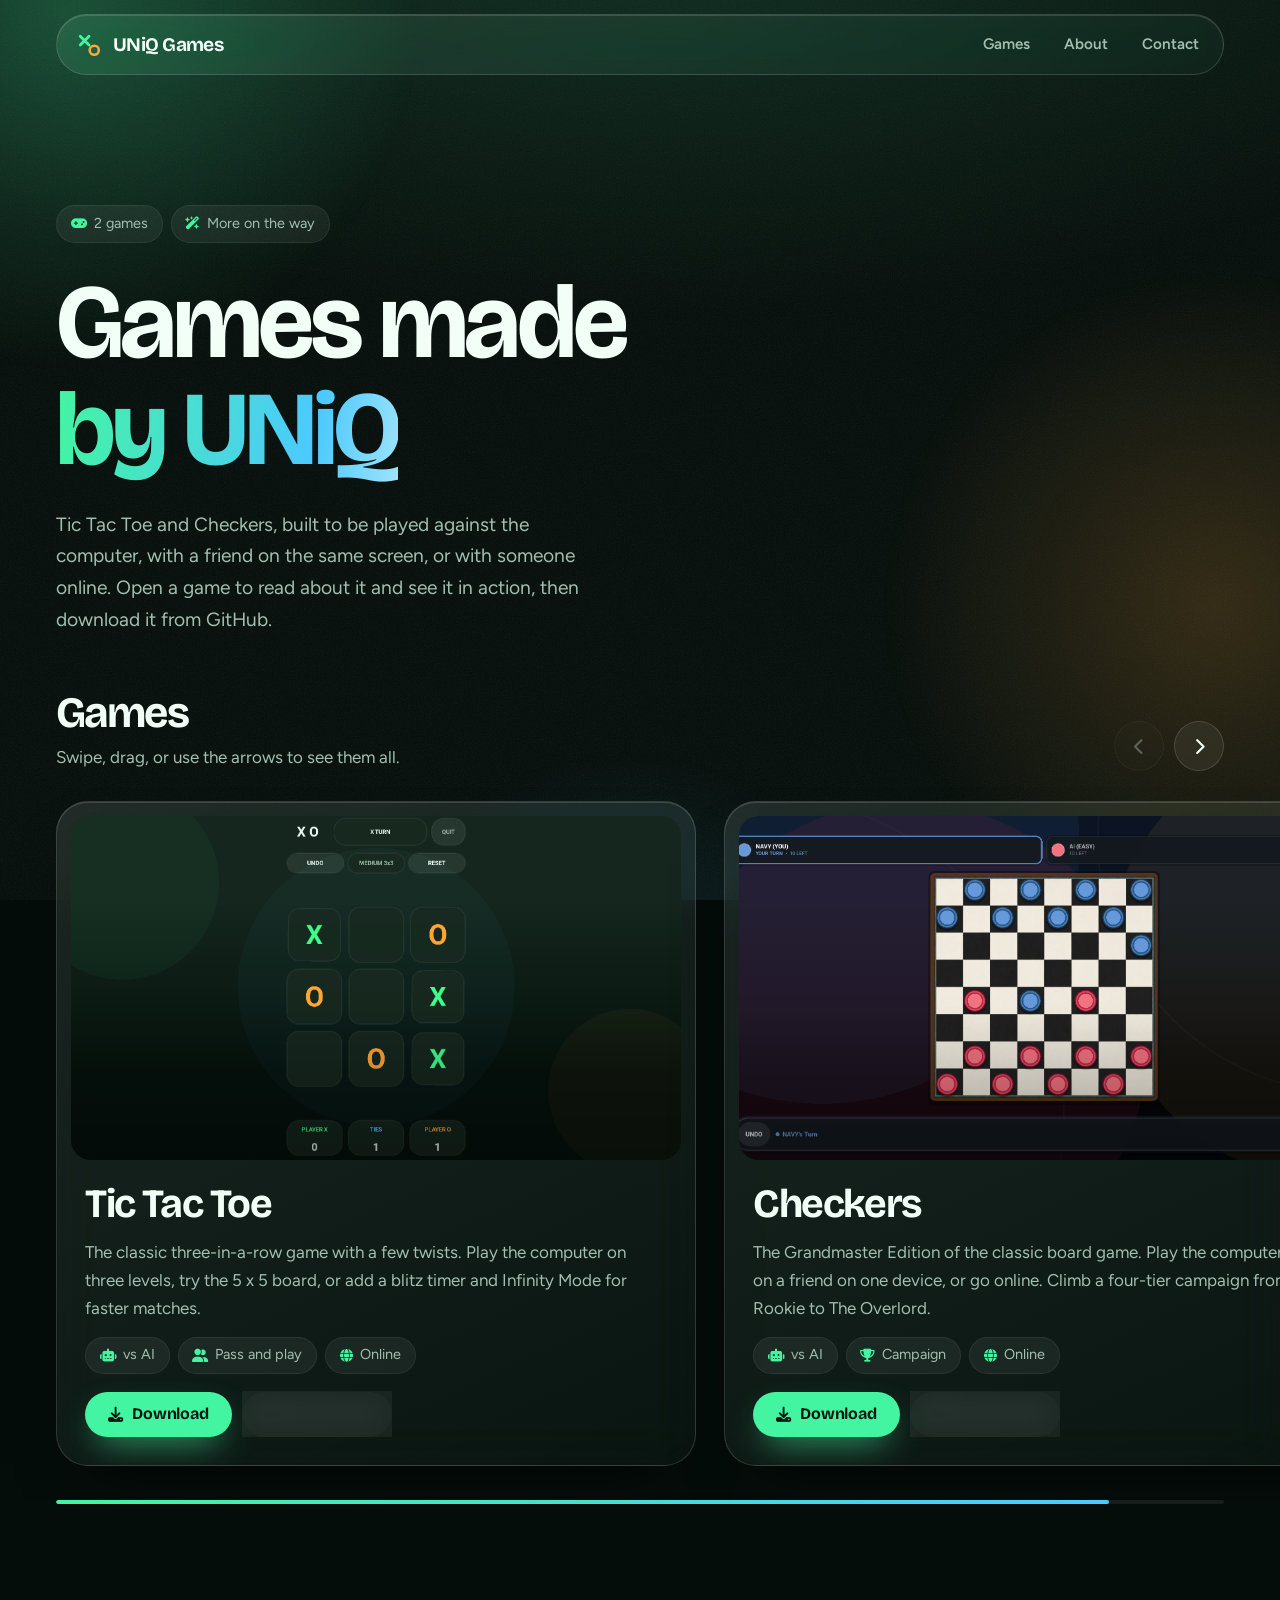
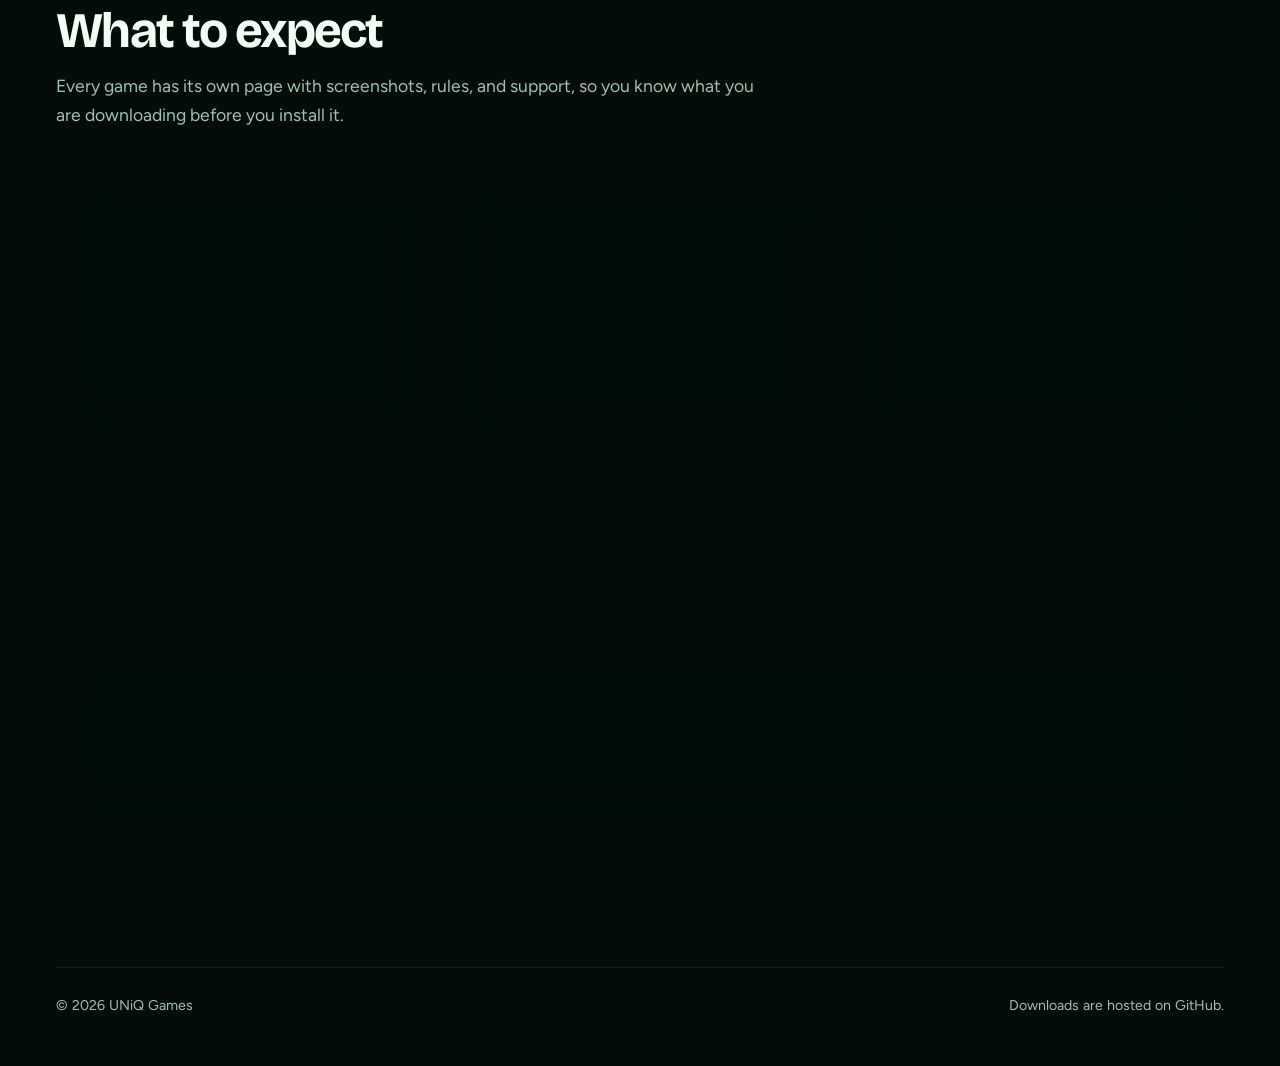
==== commit b3ea268c: "Checkers v1.1: working FPS cap, Material 3 + glass UI, pro animations, stability Client (kivy-games/" ====
--- a/public/index.html
+++ b/public/index.html
@@ -686,8 +686,8 @@
   "use strict";
 
   const RELEASES = {
-    tictactoe: "https://github.com/SteveRyder14/tictactoe-server/releases/tag/v1.0",
-    checkers: "https://github.com/SteveRyder14/tictactoe-server/releases/tag/v1.0", // same release page as Tic Tac Toe
+    tictactoe: "https://github.com/SteveRyder14/game-hub/releases/tag/v1.0",
+    checkers: "https://github.com/SteveRyder14/game-hub/releases/tag/v1.0", // same release page as Tic Tac Toe
   };
 
   const root = document.documentElement;
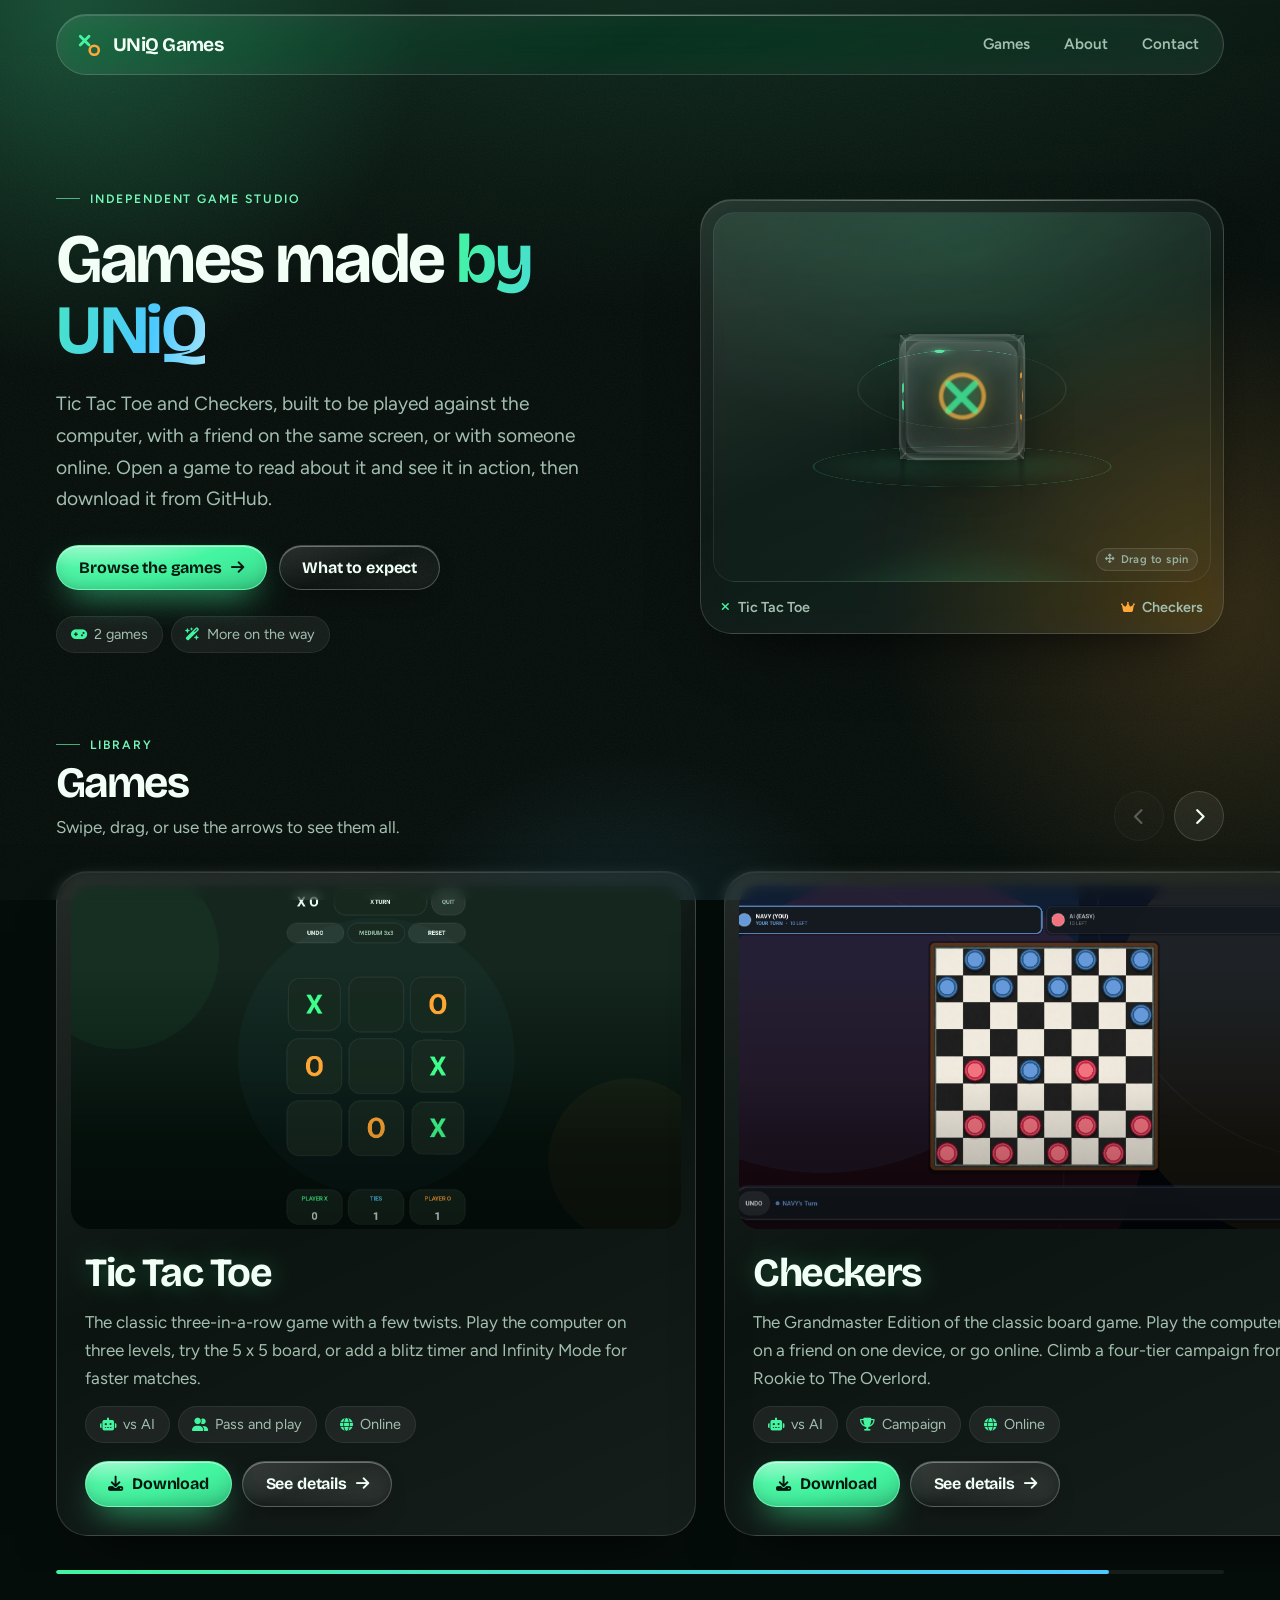
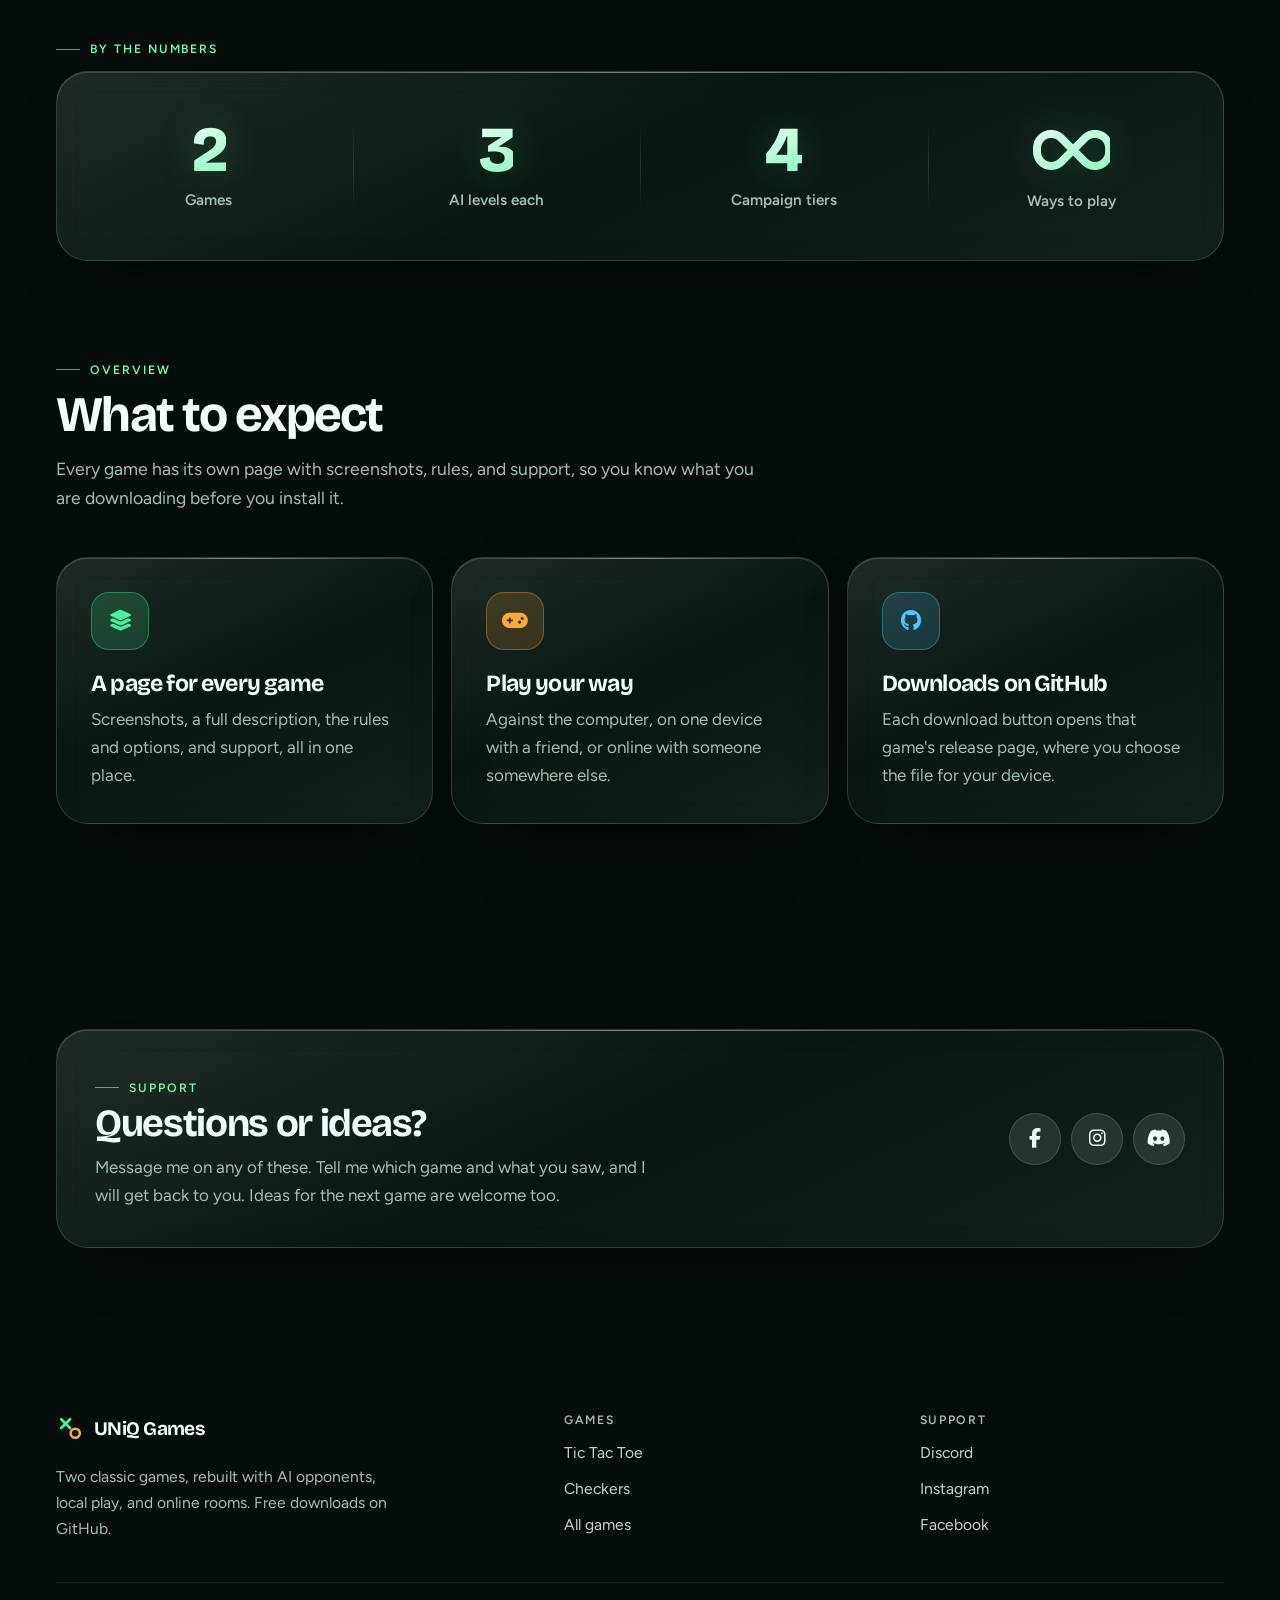
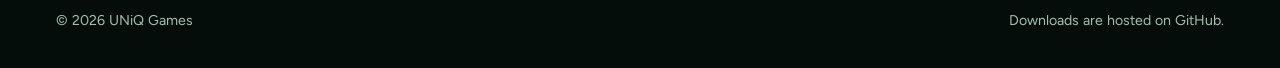
==== commit 778b28bd: "update" ====
--- a/public/index.html
+++ b/public/index.html
@@ -11,532 +11,13 @@
 <link rel="preconnect" href="https://fonts.gstatic.com" crossorigin>
 <link href="https://fonts.googleapis.com/css2?family=Bricolage+Grotesque:opsz,wght@12..96,500..800&family=Figtree:wght@400;500;600;700&display=swap" rel="stylesheet">
 <link rel="stylesheet" href="https://cdnjs.cloudflare.com/ajax/libs/font-awesome/6.4.0/css/all.min.css">
-<style>
-/* ============ TOKENS ============ */
-:root {
-  --bg: #050d0a;
-  --ink: #f1fff7;
-  --muted: #a3bfb0;
-  --glass: rgba(255, 255, 255, 0.06);
-  --glass-2: rgba(255, 255, 255, 0.11);
-  --line: rgba(255, 255, 255, 0.14);
-  --line-2: rgba(255, 255, 255, 0.07);
-  --r-xl: 32px;
-  --r-lg: 22px;
-  --pill: 999px;
-  --ease: cubic-bezier(0.22, 1, 0.36, 1);
-  --spring: cubic-bezier(0.34, 1.56, 0.64, 1);
-  --pad: clamp(20px, 5vw, 56px);
-  --max: 1180px;
-  --blur: 22px;
-  --f-display: "Bricolage Grotesque", "Trebuchet MS", system-ui, sans-serif;
-  --f-body: "Figtree", "Segoe UI", system-ui, sans-serif;
-}
-
-/* ============ BASE ============ */
-*, *::before, *::after { box-sizing: border-box; }
-html { -webkit-text-size-adjust: 100%; scroll-behavior: smooth; scroll-padding-top: 110px; }
-body {
-  margin: 0;
-  min-height: 100vh;
-  background: var(--bg);
-  color: var(--ink);
-  font: 400 1.0625rem/1.65 var(--f-body);
-  -webkit-font-smoothing: antialiased;
-  overflow-x: hidden;
-}
-img { display: block; max-width: 100%; height: auto; }
-a { color: inherit; }
-p { margin: 0; }
-button { font: inherit; color: inherit; }
-h1, h2, h3, h4 {
-  margin: 0;
-  font-family: var(--f-display);
-  font-weight: 700;
-  line-height: 1.02;
-  letter-spacing: -0.035em;
-}
-.wrap { width: min(var(--max), 100% - 2 * var(--pad)); margin-inline: auto; }
-:focus-visible { outline: 2px solid var(--accent); outline-offset: 3px; border-radius: 8px; }
-.skip {
-  position: absolute; left: 16px; top: -70px; z-index: 300;
-  padding: 10px 18px; border-radius: var(--pill);
-  background: var(--accent); color: var(--accent-ink); font-weight: 700; text-decoration: none;
-  transition: top 0.4s var(--ease);
-}
-.skip:focus { top: 12px; }
-
-/* ============ AMBIENT BACKGROUND ============ */
-.ambient {
-  position: fixed; inset: 0; z-index: -1; overflow: hidden; pointer-events: none;
-  background: radial-gradient(130% 80% at 50% -12%, color-mix(in srgb, var(--accent) 16%, var(--bg)) 0%, var(--bg) 58%);
-}
-.orb { position: absolute; border-radius: 50%; will-change: transform; }
-.orb-1 {
-  width: 62vmax; height: 62vmax; left: -26vmax; top: -30vmax;
-  background: radial-gradient(circle, color-mix(in srgb, var(--accent) 24%, transparent), transparent 64%);
-  animation: drift1 42s ease-in-out infinite alternate;
-}
-.orb-2 {
-  width: 58vmax; height: 58vmax; right: -24vmax; top: 26vh;
-  background: radial-gradient(circle, color-mix(in srgb, var(--accent-2) 18%, transparent), transparent 64%);
-  animation: drift2 50s ease-in-out infinite alternate;
-}
-.orb-3 {
-  width: 46vmax; height: 46vmax; left: 26vw; bottom: -32vmax;
-  background: radial-gradient(circle, color-mix(in srgb, var(--accent-3) 15%, transparent), transparent 64%);
-  animation: drift3 56s ease-in-out infinite alternate;
-}
-@keyframes drift1 { to { transform: translate3d(14vmax, 12vmax, 0) scale(1.08); } }
-@keyframes drift2 { to { transform: translate3d(-12vmax, -10vmax, 0) scale(0.94); } }
-@keyframes drift3 { to { transform: translate3d(-16vmax, -6vmax, 0); } }
-.grain {
-  position: absolute; inset: 0; opacity: 0.07;
-  background-image: url("data:image/svg+xml,%3Csvg xmlns='http://www.w3.org/2000/svg' width='180' height='180'%3E%3Cfilter id='n'%3E%3CfeTurbulence type='fractalNoise' baseFrequency='.85' numOctaves='3' stitchTiles='stitch'/%3E%3C/filter%3E%3Crect width='100%25' height='100%25' filter='url(%23n)'/%3E%3C/svg%3E");
-}
-
-/* ============ GLASS SURFACES ============ */
-.glass {
-  position: relative;
-  isolation: isolate;
-  overflow: hidden;
-  background: linear-gradient(155deg, rgba(255, 255, 255, 0.1), rgba(255, 255, 255, 0.03));
-  border: 1px solid var(--line);
-  border-radius: var(--r-lg);
-  -webkit-backdrop-filter: blur(var(--blur)) saturate(160%);
-  backdrop-filter: blur(var(--blur)) saturate(160%);
-  box-shadow: inset 0 1px 0 rgba(255, 255, 255, 0.14), 0 30px 60px -32px rgba(0, 0, 0, 0.85);
-}
-/* Pointer-following light ring (desktop hover) */
-.glass::before {
-  content: ""; position: absolute; inset: 0; z-index: -1;
-  border-radius: inherit; padding: 1px;
-  background: radial-gradient(420px circle at var(--mx, 50%) var(--my, 0%), color-mix(in srgb, var(--accent) 70%, transparent), transparent 60%);
-  -webkit-mask: linear-gradient(#000 0 0) content-box, linear-gradient(#000 0 0);
-  -webkit-mask-composite: xor;
-  mask-composite: exclude;
-  opacity: 0; transition: opacity 0.5s ease; pointer-events: none;
-}
-.glass.hoverable:hover::before { opacity: 1; }
-@supports not ((-webkit-backdrop-filter: blur(1px)) or (backdrop-filter: blur(1px))) {
-  .glass { background: rgba(12, 34, 26, 0.94); }
-}
-
-/* ============ BUTTONS & CHIPS ============ */
-.btn {
-  position: relative; overflow: hidden;
-  display: inline-flex; align-items: center; justify-content: center; gap: 0.55em;
-  padding: 0.85em 1.4em; border-radius: var(--pill); border: 1px solid transparent;
-  font: 700 1rem/1 var(--f-display); letter-spacing: -0.01em; text-decoration: none; white-space: nowrap;
-  cursor: pointer;
-  transition: transform 0.45s var(--spring), box-shadow 0.45s var(--ease), background-color 0.35s ease, border-color 0.35s ease, color 0.35s ease;
-}
-.btn::after {
-  content: ""; position: absolute; top: 0; left: -80%; width: 50%; height: 100%;
-  background: linear-gradient(100deg, transparent, rgba(255, 255, 255, 0.45), transparent);
-  transform: skewX(-20deg); pointer-events: none;
-  transition: left 0.9s var(--ease);
-}
-.btn:hover::after { left: 140%; }
-.btn:hover { transform: translateY(-3px); }
-.btn:active { transform: scale(0.97); transition-duration: 0.12s; }
-.btn i { font-size: 0.95em; }
-.btn-primary {
-  background: var(--accent); color: var(--accent-ink);
-  box-shadow: 0 14px 34px -12px color-mix(in srgb, var(--accent) 80%, transparent);
-}
-.btn-primary:hover { box-shadow: 0 22px 44px -14px color-mix(in srgb, var(--accent) 90%, transparent); }
-.btn-ghost {
-  background: var(--glass); color: var(--ink); border-color: var(--line);
-  -webkit-backdrop-filter: blur(14px); backdrop-filter: blur(14px);
-}
-.btn-ghost:hover { background: var(--glass-2); border-color: rgba(255, 255, 255, 0.3); }
-.btn[aria-disabled="true"] { opacity: 0.5; pointer-events: none; filter: saturate(0.4); }
-
-.chips { display: flex; flex-wrap: wrap; gap: 8px; }
-.chip {
-  display: inline-flex; align-items: center; gap: 0.5em;
-  padding: 0.4em 0.95em; border-radius: var(--pill);
-  background: var(--glass); border: 1px solid var(--line-2);
-  color: var(--muted); font-size: 0.9rem;
-}
-.chip i { color: var(--accent); font-size: 0.9em; }
-
-/* ============ NAVIGATION ============ */
-.nav-shell { position: sticky; top: 0; z-index: 60; padding-top: 14px; }
-.nav {
-  display: flex; align-items: center; justify-content: space-between; gap: 16px;
-  padding: 8px 8px 8px 18px; border-radius: var(--pill);
-  transition: box-shadow 0.5s ease, background-color 0.5s ease;
-}
-.nav.scrolled { box-shadow: inset 0 1px 0 rgba(255, 255, 255, 0.14), 0 20px 50px -20px rgba(0, 0, 0, 0.9); }
-.brand {
-  display: inline-flex; align-items: center; gap: 10px; white-space: nowrap;
-  font: 700 1.2rem/1 var(--f-display); letter-spacing: -0.03em; text-decoration: none;
-}
-.nav-links { display: flex; align-items: center; gap: 2px; }
-.nav-links a {
-  padding: 0.6em 1.05em; border-radius: var(--pill);
-  color: var(--muted); font-weight: 600; font-size: 0.95rem; text-decoration: none;
-  transition: color 0.3s ease, background-color 0.3s ease;
-}
-.nav-links a:hover { color: var(--ink); background: var(--glass-2); }
-
-/* ============ REVEAL ON SCROLL (only active when JS runs) ============ */
-.js .rv {
-  opacity: 0;
-  transform: translate3d(0, 26px, 0);
-  transition: opacity 0.9s var(--ease) var(--d, 0ms), transform 1.1s var(--ease) var(--d, 0ms);
-}
-.js .rv.in { opacity: 1; transform: none; }
-
-/* ============ TYPE ACCENTS ============ */
-.grad {
-  background: linear-gradient(100deg, var(--accent) 0%, var(--accent-3) 30%, var(--ink) 50%, var(--accent-2) 75%, var(--accent) 100%);
-  background-size: 260% 100%;
-  -webkit-background-clip: text; background-clip: text;
-  color: transparent;
-  animation: sheen 10s ease-in-out infinite alternate;
-}
-@keyframes sheen { from { background-position: 0% 50%; } to { background-position: 100% 50%; } }
-
-/* ============ HOME HERO ============ */
-.hero { padding: clamp(60px, 12vw, 130px) 0 clamp(30px, 5vw, 56px); }
-.hero h1 { font-size: clamp(3rem, 8.2vw, 6.6rem); max-width: 11ch; margin-top: 26px; }
-.hero .lead { margin-top: 26px; }
-
-/* ============ SHELF (horizontal slider) ============ */
-.shelf { position: relative; }
-.shelf-head {
-  display: flex; flex-wrap: wrap; align-items: flex-end; justify-content: space-between; gap: 20px;
-  margin-bottom: 16px;
-}
-.shelf-head h2 { font-size: clamp(1.9rem, 3.6vw, 2.7rem); }
-.shelf-head p { color: var(--muted); margin-top: 8px; }
-.shelf-ctrl { display: flex; gap: 10px; }
-.shelf.is-static .shelf-ctrl,
-.shelf.is-static .progress { display: none; }
-.round {
-  width: 50px; height: 50px; border-radius: 50%;
-  display: grid; place-items: center; cursor: pointer;
-  background: var(--glass); border: 1px solid var(--line); color: var(--ink);
-  -webkit-backdrop-filter: blur(14px); backdrop-filter: blur(14px);
-  transition: transform 0.45s var(--spring), background-color 0.35s ease, opacity 0.35s ease;
-}
-.round:hover:not(:disabled) { transform: translateY(-2px) scale(1.04); background: var(--glass-2); }
-.round:active:not(:disabled) { transform: scale(0.94); }
-.round:disabled { opacity: 0.3; cursor: default; }
-
-.track {
-  position: relative;
-  display: flex; gap: clamp(16px, 2.4vw, 28px); margin: 0; list-style: none;
-  padding: 14px max(var(--pad), calc((100vw - var(--max)) / 2)) 34px;
-  scroll-padding-inline: max(var(--pad), calc((100vw - var(--max)) / 2));
-  overflow-x: auto; overscroll-behavior-x: contain;
-  scroll-snap-type: x mandatory;
-  -webkit-overflow-scrolling: touch;
-  scrollbar-width: none;
-  cursor: grab;
-}
-.track::-webkit-scrollbar { display: none; }
-.track.dragging { scroll-snap-type: none; cursor: grabbing; user-select: none; }
-.track img { -webkit-user-drag: none; user-select: none; }
-.progress {
-  height: 4px; margin: 0 max(var(--pad), calc((100vw - var(--max)) / 2));
-  border-radius: var(--pill); background: var(--line-2); overflow: hidden;
-}
-.progress i {
-  display: block; height: 100%; width: 40%; border-radius: inherit;
-  background: linear-gradient(90deg, var(--accent), var(--accent-3));
-  will-change: transform;
-}
-
-/* ============ GAME CARDS ============ */
-.track > li { flex: 0 0 auto; display: flex; scroll-snap-align: start; }
-.card {
-  flex: 1; display: flex; flex-direction: column;
-  width: min(640px, 84vw); padding: 14px; border-radius: var(--r-xl);
-  transition: transform 0.7s var(--ease), box-shadow 0.6s var(--ease);
-}
-.card:hover {
-  transform: translateY(-8px);
-  box-shadow: inset 0 1px 0 rgba(255, 255, 255, 0.14), 0 40px 80px -30px color-mix(in srgb, var(--accent) 35%, transparent);
-}
-.cover {
-  position: relative; aspect-ratio: 16 / 9; overflow: hidden;
-  border-radius: calc(var(--r-xl) - 12px); background: #06130d;
-}
-.cover img { width: 100%; height: 100%; object-fit: cover; object-position: center; transition: transform 1.2s var(--ease); }
-.card:hover .cover img { transform: scale(1.05); }
-.cover::after {
-  content: ""; position: absolute; inset: 0; pointer-events: none;
-  background: linear-gradient(180deg, transparent 55%, rgba(0, 0, 0, 0.35));
-}
-.card-body { display: grid; gap: 14px; padding: 24px 14px 14px; }
-.card-title { font-size: clamp(1.9rem, 3.2vw, 2.5rem); }
-.card-title a { text-decoration: none; }
-/* Stretched link: clicking anywhere on the card (picture included) opens the game page */
-.card-title a::after { content: ""; position: absolute; inset: 0; z-index: 1; border-radius: inherit; }
-.card-body p { color: var(--muted); max-width: 52ch; }
-.card-actions { display: flex; flex-wrap: wrap; gap: 10px; margin-top: 4px; }
-.card .btn { position: relative; z-index: 2; }
-
-/* ============ GAME PAGE HERO ============ */
-.game-hero {
-  display: grid; grid-template-columns: minmax(0, 1fr) minmax(0, 1.05fr);
-  align-items: center; gap: clamp(30px, 5vw, 70px);
-  padding: clamp(50px, 9vw, 110px) 0 clamp(30px, 5vw, 50px);
-}
-.game-hero h1 { font-size: clamp(3.1rem, 7.2vw, 5.8rem); }
-.lead { margin-top: 22px; color: var(--muted); font-size: clamp(1.05rem, 1.5vw, 1.22rem); max-width: 46ch; }
-.game-hero .chips { margin-top: 26px; }
-.cta { display: flex; flex-wrap: wrap; gap: 12px; margin-top: 32px; }
-.frame { padding: 12px; border-radius: var(--r-xl); }
-.frame img { width: 100%; border-radius: calc(var(--r-xl) - 12px); }
-.tilt {
-  transform: perspective(1100px) rotateX(var(--rx, 0deg)) rotateY(var(--ry, 0deg));
-  transition: transform 0.5s var(--ease);
-  will-change: transform;
-}
-
-/* ============ SECTIONS ============ */
-.section { padding-block: clamp(56px, 8vw, 110px); }
-.section-head { display: grid; gap: 14px; margin-bottom: clamp(26px, 4vw, 44px); max-width: 720px; }
-.section-head h2 { font-size: clamp(2rem, 4vw, 3.1rem); }
-.section-head p { color: var(--muted); font-size: 1.1rem; }
-.prose { display: grid; grid-template-columns: 1fr 1fr; gap: clamp(26px, 4vw, 64px); align-items: start; }
-.prose p { color: var(--muted); font-size: 1.12rem; }
-.prose p + p { margin-top: 18px; }
-.lede {
-  font: 500 clamp(1.35rem, 2.4vw, 1.85rem) / 1.3 var(--f-display);
-  letter-spacing: -0.025em; color: var(--ink);
-}
-
-/* ============ GALLERY ============ */
-.shot {
-  flex: 0 0 min(800px, 88vw); margin: 0; padding: 12px;
-  border-radius: var(--r-xl); scroll-snap-align: start;
-}
-.thumb {
-  all: unset;
-  display: block; position: relative; width: 100%;
-  border-radius: calc(var(--r-xl) - 12px); overflow: hidden; cursor: zoom-in;
-  -webkit-tap-highlight-color: transparent;
-}
-.thumb:focus-visible { outline: 2px solid var(--accent); outline-offset: 3px; }
-.thumb img { width: 100%; transition: transform 1s var(--ease); }
-.thumb:hover img { transform: scale(1.035); }
-.thumb::after {
-  content: "\f00e"; font-family: "Font Awesome 6 Free"; font-weight: 900;
-  position: absolute; right: 14px; bottom: 14px;
-  width: 44px; height: 44px; display: grid; place-items: center;
-  border-radius: 50%; background: rgba(0, 0, 0, 0.5); color: #fff; font-size: 1rem;
-  opacity: 0; transform: translateY(6px) scale(0.9);
-  transition: opacity 0.4s ease, transform 0.55s var(--spring);
-}
-.thumb:hover::after, .thumb:focus-visible::after { opacity: 1; transform: none; }
-.shot figcaption { padding: 16px 8px 8px; }
-.shot figcaption strong { display: block; font: 600 1.15rem / 1.3 var(--f-display); letter-spacing: -0.02em; margin-bottom: 4px; }
-.shot figcaption span { color: var(--muted); }
-
-/* ============ PANELS, ICONS, SPEC LIST ============ */
-.modes { display: grid; grid-template-columns: repeat(auto-fit, minmax(250px, 1fr)); gap: 18px; }
-.panel { padding: clamp(24px, 3vw, 34px); border-radius: var(--r-xl); }
-.panel h3 { font-size: 1.45rem; margin: 22px 0 10px; }
-.panel p { color: var(--muted); }
-.icon {
-  width: 58px; height: 58px; border-radius: 18px;
-  display: grid; place-items: center; font-size: 1.3rem;
-  color: var(--tint);
-  background: color-mix(in srgb, var(--tint) 16%, transparent);
-  border: 1px solid color-mix(in srgb, var(--tint) 35%, transparent);
-  transition: transform 0.6s var(--spring);
-}
-.panel:hover .icon { transform: rotate(-8deg) scale(1.06); }
-.t-a { --tint: var(--accent); }
-.t-b { --tint: var(--accent-2); }
-.t-c { --tint: var(--accent-3); }
-
-.spec { margin: 0; }
-.spec > div {
-  display: grid; grid-template-columns: minmax(160px, 240px) 1fr; gap: 8px 36px;
-  padding: 22px 4px; border-top: 1px solid var(--line-2);
-}
-.spec > div:first-child { border-top: 0; padding-top: 6px; }
-.spec dt { font: 600 1.18rem / 1.3 var(--f-display); letter-spacing: -0.02em; }
-.spec dd { margin: 0; color: var(--muted); max-width: 64ch; }
-
-/* ============ CAMPAIGN TIERS (Checkers) ============ */
-.tiers { position: relative; display: grid; grid-template-columns: repeat(4, minmax(0, 1fr)); gap: 18px; }
-.tiers::before {
-  content: ""; position: absolute; top: 33px; left: 12.5%; right: 12.5%; height: 2px;
-  background: linear-gradient(90deg, var(--accent-3), var(--accent), var(--line));
-}
-.tier { position: relative; display: grid; gap: 6px; align-content: start; padding: 4px; }
-.tier .node {
-  position: relative; z-index: 1;
-  width: 68px; height: 68px; border-radius: 50%;
-  display: grid; place-items: center; margin-bottom: 14px;
-  background: var(--glass-2); border: 1px solid var(--line);
-  color: var(--muted); font: 700 1.25rem / 1 var(--f-display);
-}
-.tier.open .node {
-  background: var(--accent); color: var(--accent-ink); border-color: transparent;
-  animation: pulse 3.2s ease-in-out infinite;
-}
-.tier.open .node i { font-size: 1.1rem; }
-@keyframes pulse {
-  0%, 100% { box-shadow: 0 0 0 0 color-mix(in srgb, var(--accent) 45%, transparent), 0 14px 30px -10px var(--accent); }
-  50% { box-shadow: 0 0 0 12px transparent, 0 14px 30px -10px var(--accent); }
-}
-.tier h3 { font-size: 1.35rem; }
-.tier p { color: var(--muted); font-size: 0.98rem; }
-.tier .state { font-size: 0.9rem; color: var(--accent); font-weight: 600; }
-.tier.locked { opacity: 0.72; }
-.tier.locked .state { color: var(--muted); }
-
-/* ============ FAQ ============ */
-.faq { padding: 6px 28px; border-radius: var(--r-xl); }
-.faq details { border-top: 1px solid var(--line-2); }
-.faq details:first-child { border-top: 0; }
-.faq summary {
-  list-style: none; cursor: pointer;
-  display: flex; align-items: center; justify-content: space-between; gap: 20px;
-  padding: 22px 0;
-  font: 600 1.18rem / 1.3 var(--f-display); letter-spacing: -0.02em;
-  transition: color 0.3s ease;
-}
-.faq summary::-webkit-details-marker { display: none; }
-.faq summary:hover { color: var(--accent); }
-.faq summary::after {
-  content: "+"; flex: none;
-  width: 36px; height: 36px; border-radius: 50%;
-  display: grid; place-items: center;
-  background: var(--glass-2); font-size: 1.35rem; line-height: 1;
-  transition: transform 0.6s var(--spring), background-color 0.35s ease, color 0.35s ease;
-}
-.faq details[open] summary::after { transform: rotate(45deg); background: var(--accent); color: var(--accent-ink); }
-.faq .ans { padding: 0 0 24px; color: var(--muted); max-width: 68ch; }
-.faq details[open] .ans { animation: ansIn 0.6s var(--ease); }
-@keyframes ansIn { from { opacity: 0; transform: translateY(-8px); } to { opacity: 1; transform: none; } }
-
-/* ============ DOWNLOAD TILES ============ */
-.platforms { display: grid; grid-template-columns: repeat(auto-fit, minmax(240px, 1fr)); gap: 18px; }
-.tile {
-  padding: clamp(24px, 3vw, 34px); border-radius: var(--r-xl);
-  display: flex; flex-direction: column; gap: 8px;
-}
-.tile .big { font-size: 2.3rem; margin-bottom: 10px; transition: transform 0.6s var(--spring); }
-.tile:hover .big { transform: translateY(-4px) scale(1.06); }
-.tile h3 { font-size: 1.5rem; }
-.tile p { color: var(--muted); }
-.tile .btn { margin-top: auto; align-self: flex-start; }
-.tile.soon { opacity: 0.7; border-style: dashed; }
-.download-cta { display: flex; flex-wrap: wrap; align-items: center; gap: 18px; justify-content: space-between; padding: clamp(24px, 3vw, 36px); border-radius: var(--r-xl); margin-bottom: 18px; }
-.download-cta p { color: var(--muted); max-width: 52ch; }
-.download-cta h3 { font-size: clamp(1.6rem, 2.6vw, 2.1rem); margin-bottom: 8px; }
-.note { color: var(--muted); font-size: 0.95rem; margin-top: 18px; }
-
-/* ============ SUPPORT ============ */
-.support {
-  display: flex; flex-wrap: wrap; align-items: center; justify-content: space-between; gap: 24px;
-  padding: clamp(24px, 3vw, 38px); border-radius: var(--r-xl);
-}
-.support h2 { font-size: clamp(1.8rem, 3vw, 2.4rem); margin-bottom: 10px; }
-.support p { color: var(--muted); max-width: 52ch; }
-.socials { display: flex; gap: 10px; flex-wrap: wrap; }
-.socials a {
-  width: 52px; height: 52px; border-radius: 50%;
-  display: grid; place-items: center;
-  color: var(--ink); text-decoration: none; font-size: 1.2rem;
-  background: var(--glass-2); border: 1px solid var(--line);
-  transition: transform 0.45s var(--spring), background-color 0.35s ease, color 0.35s ease;
-}
-.socials a:hover { transform: translateY(-4px) rotate(-6deg); background: var(--accent); color: var(--accent-ink); }
-
-/* ============ FOOTER ============ */
-.footer { padding: 36px 0 48px; }
-.footer-row {
-  display: flex; flex-wrap: wrap; justify-content: space-between; align-items: center; gap: 18px;
-  padding-top: 26px; border-top: 1px solid var(--line-2);
-}
-.footer small { color: var(--muted); }
-
-/* ============ LIGHTBOX ============ */
-.lb {
-  position: fixed; inset: 0; z-index: 200;
-  display: grid; place-items: center;
-  padding: clamp(14px, 3vw, 40px);
-  background: rgba(3, 8, 6, 0.8);
-  -webkit-backdrop-filter: blur(16px); backdrop-filter: blur(16px);
-  opacity: 0; visibility: hidden;
-  transition: opacity 0.45s var(--ease), visibility 0.45s;
-}
-.lb.open { opacity: 1; visibility: visible; }
-.lb figure {
-  margin: 0; display: grid; gap: 14px; justify-items: center;
-  transform: scale(0.94) translateY(12px);
-  transition: transform 0.7s var(--ease);
-}
-.lb.open figure { transform: none; }
-.lb img {
-  max-width: min(1400px, 92vw); max-height: 80vh; width: auto; height: auto;
-  border-radius: 18px; border: 1px solid var(--line);
-  box-shadow: 0 40px 90px -20px rgba(0, 0, 0, 0.9);
-}
-.lb figcaption { color: var(--muted); text-align: center; max-width: 70ch; }
-.lb-btn {
-  position: absolute; width: 52px; height: 52px; border-radius: 50%;
-  display: grid; place-items: center; cursor: pointer;
-  color: var(--ink); background: var(--glass-2); border: 1px solid var(--line);
-  transition: transform 0.45s var(--spring), background-color 0.3s ease, color 0.3s ease;
-}
-.lb-btn:hover { transform: scale(1.08); background: var(--accent); color: var(--accent-ink); }
-.lb-close { top: 20px; right: 20px; }
-.lb-prev { left: 20px; top: 50%; margin-top: -26px; }
-.lb-next { right: 20px; top: 50%; margin-top: -26px; }
-
-/* ============ RESPONSIVE ============ */
-@media (max-width: 900px) {
-  .game-hero { grid-template-columns: 1fr; }
-  .prose { grid-template-columns: 1fr; }
-  .tiers { grid-template-columns: repeat(2, minmax(0, 1fr)); row-gap: 28px; }
-  .tiers::before { display: none; }
-}
-@media (max-width: 640px) {
-  :root { --blur: 14px; }
-  .nav { padding-left: 14px; }
-  .brand { font-size: 1.02rem; white-space: nowrap; }
-  .brand svg { width: 24px; height: 24px; }
-  .nav-links a { padding: 0.5em 0.7em; font-size: 0.88rem; }
-  .nav-links a:nth-child(2) { display: none; }
-  .spec > div { grid-template-columns: 1fr; gap: 6px; }
-  .shelf-ctrl { display: none; }
-  .card { width: 86vw; }
-  .faq { padding: 4px 18px; }
-  .tiers { grid-template-columns: 1fr; }
-  .lb-prev, .lb-next { width: 44px; height: 44px; }
-  .lb-prev { left: 10px; }
-  .lb-next { right: 10px; }
-  .support { flex-direction: column; align-items: flex-start; }
-}
-
-/* ============ REDUCED MOTION ============ */
-@media (prefers-reduced-motion: reduce) {
-  html { scroll-behavior: auto; }
-  *, *::before, *::after {
-    animation-duration: 0.01ms !important;
-    animation-iteration-count: 1 !important;
-    transition-duration: 0.01ms !important;
-  }
-  .js .rv { opacity: 1; transform: none; }
-}
-
-:root{--accent:#43f5a0;--accent-2:#ffa83a;--accent-3:#4cc9ff;--accent-ink:#04180f;}
-</style>
+<link rel="stylesheet" href="style.css">
 </head>
 <body data-page="home">
 <a class="skip" href="#main">Skip to content</a>
+<div class="scroll-progress" aria-hidden="true"><i></i></div>
+<div class="edge-blur top" aria-hidden="true"></div>
+<div class="edge-blur bottom" aria-hidden="true"></div>
 <div class="ambient" aria-hidden="true">
   <div class="orb orb-1"></div>
   <div class="orb orb-2"></div>
@@ -546,7 +27,7 @@
 <nav class="wrap nav-shell" aria-label="Main">
   <div class="nav glass">
     <a class="brand" href="index.html">
-      <svg width="28" height="28" viewBox="0 0 32 32" aria-hidden="true">
+      <svg class="mark" width="28" height="28" viewBox="0 0 32 32" aria-hidden="true">
         <path d="M6 6l10 10M16 6L6 16" style="stroke: var(--accent)" stroke-width="3.2" stroke-linecap="round" fill="none"/>
         <circle cx="22" cy="22" r="5.2" style="stroke: var(--accent-2)" stroke-width="3" fill="none"/>
       </svg>
@@ -562,17 +43,57 @@
 
 <main id="main">
   <header class="wrap hero">
-    <p class="chips rv" style="--d: 0ms">
-      <span class="chip"><i class="fa-solid fa-gamepad"></i>2 games</span>
-      <span class="chip"><i class="fa-solid fa-wand-magic-sparkles"></i>More on the way</span>
-    </p>
-    <h1 class="rv" style="--d: 90ms">Games made <span class="grad">by UNiQ</span></h1>
-    <p class="lead rv" style="--d: 180ms">Tic Tac Toe and Checkers, built to be played against the computer, with a friend on the same screen, or with someone online. Open a game to read about it and see it in action, then download it from GitHub.</p>
+    <div class="hero-split">
+      <div class="hero-copy">
+        <p class="eyebrow rv">Independent game studio</p>
+        <h1 class="rv" style="--d: 80ms">Games made <span class="grad">by UNiQ</span></h1>
+        <p class="lead rv" style="--d: 160ms">Tic Tac Toe and Checkers, built to be played against the computer, with a friend on the same screen, or with someone online. Open a game to read about it and see it in action, then download it from GitHub.</p>
+        <div class="cta rv" style="--d: 240ms">
+          <a class="btn btn-primary" href="#games"><span>Browse the games</span><i class="fa-solid fa-arrow-right"></i></a>
+          <a class="btn btn-ghost" href="#about"><span>What to expect</span></a>
+        </div>
+        <p class="chips rv" style="--d: 300ms">
+          <span class="chip"><i class="fa-solid fa-gamepad"></i>2 games</span>
+          <span class="chip"><i class="fa-solid fa-wand-magic-sparkles"></i>More on the way</span>
+        </p>
+      </div>
+
+      <aside class="showcase glass hoverable rv" style="--d: 200ms" aria-label="UNiQ Games showcase">
+        <div class="showcase-stage" tabindex="0" role="group" aria-label="Interactive 3D cube. Drag to spin, or use the arrow keys.">
+          <div class="stage-glow" aria-hidden="true"></div>
+          <div class="stage-halo" aria-hidden="true"></div>
+          <div class="stage-floor" aria-hidden="true"></div>
+          <div class="stage-ring" aria-hidden="true">
+            <div class="orbit-tilt"><span class="orbit" style="--s: clamp(150px, 22vw, 208px);"></span></div>
+          </div>
+          <div class="stage-float" aria-hidden="true">
+            <div class="stage-tilt">
+              <div class="stage-spin">
+                <div class="cube" style="--s: clamp(88px, 12vw, 118px);">
+                  <span class="face f-1 f-x"><i class="fa-solid fa-xmark"></i></span>
+                  <span class="face f-2 f-o"><i class="fa-regular fa-circle"></i></span>
+                  <span class="face f-3 f-o"><i class="fa-regular fa-circle"></i></span>
+                  <span class="face f-4 f-x"><i class="fa-solid fa-xmark"></i></span>
+                  <span class="face f-5"></span>
+                  <span class="face f-6"></span>
+                </div>
+              </div>
+            </div>
+          </div>
+          <span class="stage-hint"><i class="fa-solid fa-arrows-up-down-left-right"></i>Drag to spin</span>
+        </div>
+        <div class="showcase-legend">
+          <span><i class="fa-solid fa-xmark" style="color: var(--accent)"></i>Tic Tac Toe</span>
+          <span><i class="fa-solid fa-crown" style="color: var(--accent-2)"></i>Checkers</span>
+        </div>
+      </aside>
+    </div>
   </header>
 
   <section class="shelf" id="games" aria-labelledby="games-title">
     <div class="wrap shelf-head rv">
       <div>
+        <p class="eyebrow">Library</p>
         <h2 id="games-title">Games</h2>
         <p>Swipe, drag, or use the arrows to see them all.</p>
       </div>
@@ -629,9 +150,34 @@
     <div class="progress" aria-hidden="true"><i></i></div>
   </section>
 
+  <section class="stats-band" aria-labelledby="stats-title">
+    <div class="wrap">
+      <p class="eyebrow rv">By the numbers</p>
+      <div class="glass stats rv" role="group" aria-labelledby="stats-title">
+        <div class="stat">
+          <span class="num" data-count="2">2</span>
+          <span class="lbl" id="stats-title">Games</span>
+        </div>
+        <div class="stat">
+          <span class="num" data-count="3">3</span>
+          <span class="lbl">AI levels each</span>
+        </div>
+        <div class="stat">
+          <span class="num" data-count="4">4</span>
+          <span class="lbl">Campaign tiers</span>
+        </div>
+        <div class="stat">
+          <span class="num"><i class="fa-solid fa-infinity"></i></span>
+          <span class="lbl">Ways to play</span>
+        </div>
+      </div>
+    </div>
+  </section>
+
   <section class="section" id="about" aria-labelledby="about-title">
     <div class="wrap">
       <div class="section-head rv">
+        <p class="eyebrow">Overview</p>
         <h2 id="about-title">What to expect</h2>
         <p>Every game has its own page with screenshots, rules, and support, so you know what you are downloading before you install it.</p>
       </div>
@@ -659,6 +205,7 @@
     <div class="wrap">
       <div class="support glass rv">
         <div>
+          <p class="eyebrow">Support</p>
           <h2 id="contact-title">Questions or ideas?</h2>
           <p>Message me on any of these. Tell me which game and what you saw, and I will get back to you. Ideas for the next game are welcome too.</p>
         </div>
@@ -673,284 +220,37 @@
 </main>
 
 <footer class="footer">
+  <div class="wrap footer-grid">
+    <div class="footer-brand">
+      <a class="brand" href="index.html">
+        <svg class="mark" width="28" height="28" viewBox="0 0 32 32" aria-hidden="true">
+          <path d="M6 6l10 10M16 6L6 16" style="stroke: var(--accent)" stroke-width="3.2" stroke-linecap="round" fill="none"/>
+          <circle cx="22" cy="22" r="5.2" style="stroke: var(--accent-2)" stroke-width="3" fill="none"/>
+        </svg>
+        UNiQ Games
+      </a>
+      <p>Two classic games, rebuilt with AI opponents, local play, and online rooms. Free downloads on GitHub.</p>
+    </div>
+    <nav class="footer-col" aria-label="Games">
+      <h4>Games</h4>
+      <a href="tictactoe.html">Tic Tac Toe</a>
+      <a href="checkers.html">Checkers</a>
+      <a href="#games">All games</a>
+    </nav>
+    <div class="footer-col">
+      <h4>Support</h4>
+      <a href="https://discord.com/users/1295468302537195520" target="_blank" rel="noopener noreferrer">Discord</a>
+      <a href="https://www.instagram.com/steveryder14?utm_source=ig_web_button_share_sheet&amp;igsh=ZDNlZDc0MzIxNw==" target="_blank" rel="noopener noreferrer">Instagram</a>
+      <a href="https://www.facebook.com/profile.php?id=61586252369183" target="_blank" rel="noopener noreferrer">Facebook</a>
+    </div>
+  </div>
   <div class="wrap footer-row">
     <small>&copy; <span data-year>2026</span> UNiQ Games</small>
     <small>Downloads are hosted on GitHub.</small>
   </div>
 </footer>
 
-<script>
-/* UNiQ Games: shared behaviour.
-   To change a download link, edit RELEASES below. */
-(() => {
-  "use strict";
-
-  const RELEASES = {
-    tictactoe: "https://github.com/SteveRyder14/game-hub/releases/tag/v1.0",
-    checkers: "https://github.com/SteveRyder14/game-hub/releases/tag/v1.0", // same release page as Tic Tac Toe
-  };
-
-  const root = document.documentElement;
-  root.classList.add("js");
-
-  const $$ = (sel, ctx = document) => Array.from(ctx.querySelectorAll(sel));
-  const reduce = window.matchMedia("(prefers-reduced-motion: reduce)").matches;
-  const fine = window.matchMedia("(hover: hover) and (pointer: fine)").matches;
-
-  /* 1. Download buttons read their link from RELEASES */
-  $$("[data-download]").forEach((el) => {
-    const url = RELEASES[el.dataset.download];
-    const label = el.querySelector("span");
-    if (url) {
-      el.href = url;
-      el.target = "_blank";
-      el.rel = "noopener noreferrer";
-    } else {
-      el.removeAttribute("href");
-      el.setAttribute("aria-disabled", "true");
-      if (label) label.textContent = "Coming soon";
-    }
-  });
-
-  /* 2. Scroll reveal */
-  const revealEls = $$(".rv");
-  if (reduce || !("IntersectionObserver" in window)) {
-    revealEls.forEach((el) => el.classList.add("in"));
-  } else {
-    const io = new IntersectionObserver(
-      (entries) => {
-        entries.forEach((entry) => {
-          if (entry.isIntersecting) {
-            entry.target.classList.add("in");
-            io.unobserve(entry.target);
-          }
-        });
-      },
-      { threshold: 0.12, rootMargin: "0px 0px -6% 0px" }
-    );
-    revealEls.forEach((el) => io.observe(el));
-  }
-
-  /* 3. Nav gains a shadow after scrolling */
-  const nav = document.querySelector(".nav");
-  const onScroll = () => {
-    if (nav) nav.classList.toggle("scrolled", window.scrollY > 24);
-  };
-  window.addEventListener("scroll", onScroll, { passive: true });
-  onScroll();
-
-  /* 4. Pointer light on glass surfaces and 3D tilt on hero frames (mouse only) */
-  if (fine && !reduce) {
-    $$(".glass").forEach((el) => {
-      let frame = 0;
-      el.addEventListener("pointermove", (e) => {
-        if (frame) return;
-        frame = requestAnimationFrame(() => {
-          frame = 0;
-          const r = el.getBoundingClientRect();
-          el.style.setProperty("--mx", `${e.clientX - r.left}px`);
-          el.style.setProperty("--my", `${e.clientY - r.top}px`);
-        });
-      });
-    });
-
-    $$(".tilt").forEach((el) => {
-      el.addEventListener("pointermove", (e) => {
-        const r = el.getBoundingClientRect();
-        const x = (e.clientX - r.left) / r.width - 0.5;
-        const y = (e.clientY - r.top) / r.height - 0.5;
-        el.style.setProperty("--ry", `${x * 7}deg`);
-        el.style.setProperty("--rx", `${-y * 5}deg`);
-      });
-      el.addEventListener("pointerleave", () => {
-        el.style.setProperty("--rx", "0deg");
-        el.style.setProperty("--ry", "0deg");
-      });
-    });
-  }
-
-  /* 5. Horizontal shelves: arrows, progress bar, mouse drag, keyboard */
-  $$(".shelf").forEach((shelf) => {
-    const track = shelf.querySelector(".track");
-    if (!track) return;
-    const prev = shelf.querySelector("[data-prev]");
-    const next = shelf.querySelector("[data-next]");
-    const bar = shelf.querySelector(".progress i");
-    const maxScroll = () => track.scrollWidth - track.clientWidth;
-    let queued = false;
-
-    const update = () => {
-      queued = false;
-      const max = maxScroll();
-      shelf.classList.toggle("is-static", max < 4);
-      if (prev) prev.disabled = track.scrollLeft <= 4;
-      if (next) next.disabled = track.scrollLeft >= max - 4;
-      if (bar && max > 0) {
-        const ratio = track.clientWidth / track.scrollWidth;
-        const p = track.scrollLeft / max;
-        bar.style.width = `${ratio * 100}%`;
-        bar.style.transform = `translate3d(${((p * (1 - ratio)) / ratio) * 100}%, 0, 0)`;
-      }
-    };
-    const queue = () => {
-      if (!queued) {
-        queued = true;
-        requestAnimationFrame(update);
-      }
-    };
-    const step = () => {
-      const item = track.firstElementChild;
-      const gap = parseFloat(getComputedStyle(track).columnGap) || 0;
-      return item ? item.getBoundingClientRect().width + gap : track.clientWidth * 0.8;
-    };
-
-    if (prev) prev.addEventListener("click", () => track.scrollBy({ left: -step(), behavior: "smooth" }));
-    if (next) next.addEventListener("click", () => track.scrollBy({ left: step(), behavior: "smooth" }));
-    track.addEventListener("scroll", queue, { passive: true });
-    track.addEventListener("keydown", (e) => {
-      if (e.key === "ArrowRight") {
-        e.preventDefault();
-        track.scrollBy({ left: step(), behavior: "smooth" });
-      }
-      if (e.key === "ArrowLeft") {
-        e.preventDefault();
-        track.scrollBy({ left: -step(), behavior: "smooth" });
-      }
-    });
-    new ResizeObserver(queue).observe(track);
-    window.addEventListener("resize", queue);
-    update();
-
-    let down = false;
-    let moved = false;
-    let startX = 0;
-    let startLeft = 0;
-
-    track.addEventListener("pointerdown", (e) => {
-      if (e.pointerType !== "mouse" || e.button !== 0) return;
-      down = true;
-      moved = false;
-      startX = e.clientX;
-      startLeft = track.scrollLeft;
-    });
-    window.addEventListener("pointermove", (e) => {
-      if (!down) return;
-      const dx = e.clientX - startX;
-      if (!moved && Math.abs(dx) > 6) {
-        moved = true;
-        track.classList.add("dragging");
-      }
-      if (moved) track.scrollLeft = startLeft - dx;
-    });
-    // Stop the browser starting its own image/link drag, which would swallow our pointer events
-    track.addEventListener("dragstart", (e) => e.preventDefault());
-
-    const release = () => {
-      if (!down) return;
-      down = false;
-      if (!moved) return;
-      const pad = parseFloat(getComputedStyle(track).scrollPaddingLeft) || 0;
-      const max = maxScroll();
-      let best = track.scrollLeft;
-      let bestDist = Infinity;
-      for (const child of track.children) {
-        const target = Math.min(Math.max(child.offsetLeft - pad, 0), max);
-        const dist = Math.abs(target - track.scrollLeft);
-        if (dist < bestDist) {
-          bestDist = dist;
-          best = target;
-        }
-      }
-      track.scrollTo({ left: best, behavior: "smooth" });
-      setTimeout(() => {
-        track.classList.remove("dragging");
-        moved = false;
-      }, 500);
-    };
-    window.addEventListener("pointerup", release);
-    window.addEventListener("pointercancel", release);
-    // A drag must not also count as a click on a card or screenshot
-    track.addEventListener(
-      "click",
-      (e) => {
-        if (moved) {
-          e.preventDefault();
-          e.stopPropagation();
-        }
-      },
-      true
-    );
-  });
-
-  /* 6. Screenshot viewer */
-  const lb = document.createElement("div");
-  lb.className = "lb";
-  lb.setAttribute("role", "dialog");
-  lb.setAttribute("aria-modal", "true");
-  lb.setAttribute("aria-label", "Screenshot viewer");
-  lb.innerHTML = `
-    <figure><img alt=""><figcaption></figcaption></figure>
-    <button class="lb-btn lb-close" type="button" aria-label="Close"><i class="fa-solid fa-xmark"></i></button>
-    <button class="lb-btn lb-prev" type="button" aria-label="Previous screenshot"><i class="fa-solid fa-chevron-left"></i></button>
-    <button class="lb-btn lb-next" type="button" aria-label="Next screenshot"><i class="fa-solid fa-chevron-right"></i></button>`;
-  document.body.appendChild(lb);
-
-  const lbImg = lb.querySelector("img");
-  const lbCaption = lb.querySelector("figcaption");
-  let items = [];
-  let index = 0;
-  let returnFocus = null;
-
-  const showItem = (i) => {
-    index = (i + items.length) % items.length;
-    const item = items[index];
-    lbImg.src = item.src;
-    lbImg.alt = item.alt;
-    lbCaption.textContent = item.caption;
-  };
-  const openViewer = (list, i) => {
-    items = list;
-    returnFocus = document.activeElement;
-    showItem(i);
-    lb.classList.add("open");
-    root.style.overflow = "hidden";
-    lb.querySelector(".lb-close").focus({ preventScroll: true });
-  };
-  const closeViewer = () => {
-    lb.classList.remove("open");
-    root.style.overflow = "";
-    if (returnFocus) returnFocus.focus({ preventScroll: true });
-  };
-
-  lb.querySelector(".lb-close").addEventListener("click", closeViewer);
-  lb.querySelector(".lb-prev").addEventListener("click", () => showItem(index - 1));
-  lb.querySelector(".lb-next").addEventListener("click", () => showItem(index + 1));
-  lb.addEventListener("click", (e) => {
-    if (e.target === lb) closeViewer();
-  });
-  document.addEventListener("keydown", (e) => {
-    if (!lb.classList.contains("open")) return;
-    if (e.key === "Escape") closeViewer();
-    if (e.key === "ArrowRight") showItem(index + 1);
-    if (e.key === "ArrowLeft") showItem(index - 1);
-  });
-
-  $$("[data-zoom]").forEach((btn) => {
-    btn.addEventListener("click", () => {
-      const group = $$(`[data-zoom][data-group="${btn.dataset.group}"]`);
-      openViewer(
-        group.map((b) => ({ src: b.dataset.src, alt: b.dataset.alt, caption: b.dataset.caption })),
-        group.indexOf(btn)
-      );
-    });
-  });
-
-  /* 7. Footer year */
-  $$("[data-year]").forEach((el) => {
-    el.textContent = new Date().getFullYear();
-  });
-})();
-
-</script>
+<button class="to-top" type="button" aria-label="Back to top"><i class="fa-solid fa-chevron-up"></i></button>
+<script src="site.js" defer></script>
 </body>
 </html>
--- a/public/style.css
+++ b/public/style.css
@@ -0,0 +1,913 @@
+/* ==========================================================================
+   UNiQ Games - shared styles
+   Every page links this file. Theme overrides per page live at the bottom
+   of the tokens block (body[data-page="checkers"]).
+   ========================================================================== */
+
+/* ============ TOKENS ============ */
+:root {
+  --bg: #050d0a;
+  --ink: #f1fff7;
+  --muted: #a3bfb0;
+  --glass: rgba(255, 255, 255, 0.06);
+  --glass-2: rgba(255, 255, 255, 0.11);
+  --line: rgba(255, 255, 255, 0.14);
+  --line-2: rgba(255, 255, 255, 0.07);
+  --r-xl: 32px;
+  --r-lg: 22px;
+  --pill: 999px;
+  --ease: cubic-bezier(0.22, 1, 0.36, 1);
+  --spring: cubic-bezier(0.34, 1.56, 0.64, 1);
+  --pad: clamp(20px, 5vw, 56px);
+  --max: 1180px;
+  --blur: 14px;
+  --f-display: "Bricolage Grotesque", "Trebuchet MS", system-ui, sans-serif;
+  --f-body: "Figtree", "Segoe UI", system-ui, sans-serif;
+
+  --accent: #43f5a0;
+  --accent-2: #ffa83a;
+  --accent-3: #4cc9ff;
+  --accent-ink: #04180f;
+}
+
+/* Royal Tide — Checkers page keeps its own palette */
+body[data-page="checkers"] {
+  --accent: #5b8fd6;
+  --accent-2: #e0536a;
+  --accent-3: #e3b23c;
+  --accent-ink: #ffffff;
+  --bg: #070b16;
+  --muted: #9db2d1;
+}
+
+/* ============ BASE ============ */
+*, *::before, *::after { box-sizing: border-box; }
+html { -webkit-text-size-adjust: 100%; scroll-behavior: smooth; scroll-padding-top: 110px; }
+body {
+  margin: 0;
+  min-height: 100vh;
+  background: var(--bg);
+  color: var(--ink);
+  font: 400 1.0625rem/1.65 var(--f-body);
+  -webkit-font-smoothing: antialiased;
+  overflow-x: hidden;
+}
+img { display: block; max-width: 100%; height: auto; }
+a { color: inherit; }
+p { margin: 0; }
+button { font: inherit; color: inherit; }
+h1, h2, h3, h4 {
+  margin: 0;
+  font-family: var(--f-display);
+  font-weight: 700;
+  line-height: 1.02;
+  letter-spacing: -0.035em;
+}
+.wrap { width: min(var(--max), 100% - 2 * var(--pad)); margin-inline: auto; }
+:focus-visible { outline: 2px solid var(--accent); outline-offset: 3px; border-radius: 8px; }
+.skip {
+  position: absolute; left: 16px; top: -70px; z-index: 300;
+  padding: 10px 18px; border-radius: var(--pill);
+  background: var(--accent); color: var(--accent-ink); font-weight: 700; text-decoration: none;
+  transition: top 0.4s var(--ease);
+}
+.skip:focus { top: 12px; }
+
+/* ============ SCROLL PROGRESS ============ */
+.scroll-progress {
+  position: fixed; top: 0; left: 0; right: 0; height: 3px; z-index: 400;
+  pointer-events: none;
+}
+.scroll-progress i {
+  display: block; height: 100%; width: 100%;
+  background: linear-gradient(90deg, var(--accent), var(--accent-3), var(--accent-2));
+  transform: scaleX(0); transform-origin: 0 50%;
+  box-shadow: 0 0 12px color-mix(in srgb, var(--accent) 60%, transparent);
+}
+
+/* ============ AMBIENT BACKGROUND ============ */
+/* Fixed and still: depth comes from the layered gradients, while the only
+   pointer-driven motion lives on the 3D showcase. */
+.ambient {
+  position: fixed; inset: 0; z-index: -1; overflow: hidden; pointer-events: none;
+  background: radial-gradient(130% 80% at 50% -12%, color-mix(in srgb, var(--accent) 16%, var(--bg)) 0%, var(--bg) 58%);
+}
+.orb { position: absolute; border-radius: 50%; }
+.orb-1 {
+  width: 62vmax; height: 62vmax; left: -26vmax; top: -30vmax;
+  background: radial-gradient(circle, color-mix(in srgb, var(--accent) 24%, transparent), transparent 64%);
+}
+.orb-2 {
+  width: 58vmax; height: 58vmax; right: -24vmax; top: 26vh;
+  background: radial-gradient(circle, color-mix(in srgb, var(--accent-2) 18%, transparent), transparent 64%);
+}
+.orb-3 {
+  width: 46vmax; height: 46vmax; left: 26vw; bottom: -32vmax;
+  background: radial-gradient(circle, color-mix(in srgb, var(--accent-3) 15%, transparent), transparent 64%);
+}
+.grain {
+  position: absolute; inset: 0; opacity: 0.06;
+  background-image: url("data:image/svg+xml,%3Csvg xmlns='http://www.w3.org/2000/svg' width='180' height='180'%3E%3Cfilter id='n'%3E%3CfeTurbulence type='fractalNoise' baseFrequency='.85' numOctaves='3' stitchTiles='stitch'/%3E%3C/filter%3E%3Crect width='100%25' height='100%25' filter='url(%23n)'/%3E%3C/svg%3E");
+}
+
+/* ============ 3D SHOWCASE ============ */
+/* One curated stage in the home hero. The cube and orbit ring stay inside
+   this panel, so they never drift over headings or copy. */
+aside.showcase { padding: 12px; border-radius: var(--r-xl); }
+.showcase-stage {
+  position: relative;
+  display: grid; place-items: center;
+  height: clamp(270px, 32vw, 370px);
+  overflow: hidden;
+  border-radius: calc(var(--r-xl) - 10px);
+  border: 1px solid var(--line-2);
+  perspective: 1000px;
+  cursor: grab;
+  touch-action: pan-y;
+  -webkit-user-select: none; user-select: none;
+  background:
+    radial-gradient(120% 90% at 50% 8%, color-mix(in srgb, var(--accent) 13%, transparent), transparent 60%),
+    linear-gradient(180deg, rgba(255, 255, 255, 0.05), rgba(255, 255, 255, 0.015));
+}
+.stage-glow {
+  position: absolute; inset: auto 0 -18% 0; height: 62%;
+  background: radial-gradient(50% 62% at 50% 100%, color-mix(in srgb, var(--accent) 30%, transparent), transparent 72%);
+  filter: blur(14px);
+}
+.stage-halo {
+  position: absolute; inset: 0; z-index: 0;
+  background: radial-gradient(190px circle at var(--mx, 50%) var(--my, 42%), color-mix(in srgb, var(--accent) 24%, transparent), transparent 68%);
+  opacity: 0; transition: opacity 0.5s ease; pointer-events: none;
+}
+.showcase-stage.is-live .stage-halo { opacity: 1; }
+.stage-floor {
+  position: absolute; left: 50%; bottom: 15%;
+  width: 60%; aspect-ratio: 5 / 2;
+  transform: translateX(-50%) rotateX(74deg);
+  border-radius: 50%;
+  border: 1px solid color-mix(in srgb, var(--accent) 28%, transparent);
+  background: radial-gradient(closest-side, color-mix(in srgb, var(--accent) 14%, transparent), transparent);
+}
+.stage-float {
+  position: relative; z-index: 2;
+  scale: 1;
+  transform-style: preserve-3d;
+  animation: stageFloat 9s ease-in-out infinite alternate;
+  transition: scale 0.5s var(--ease);
+}
+.showcase-stage.is-live .stage-float { animation-play-state: paused; scale: 1.04; }
+.showcase-stage.is-dragging { cursor: grabbing; }
+.showcase-stage.is-dragging .stage-float { scale: 1.06; }
+.showcase-stage:focus-visible {
+  outline: 2px solid color-mix(in srgb, var(--accent) 70%, transparent);
+  outline-offset: 3px;
+}
+@keyframes stageFloat {
+  from { transform: translate3d(0, -9px, 0); }
+  to   { transform: translate3d(0, 11px, 0); }
+}
+.stage-tilt {
+  transform-style: preserve-3d;
+  transform: rotateX(var(--tilt-x, 0deg)) rotateY(var(--tilt-y, 0deg));
+  transition: transform 0.5s var(--ease);
+}
+.showcase-stage.is-live .stage-tilt { transition-duration: 0.1s; }
+/* Drag layer: accumulates pointer rotation. No transition while dragging or
+   coasting so the cube tracks the hand exactly, easing only for key steps. */
+.stage-spin {
+  transform-style: preserve-3d;
+  transform: rotateX(var(--spin-x, 0deg)) rotateY(var(--spin-y, 0deg));
+  transition: transform 0.35s var(--ease);
+}
+.showcase-stage.is-dragging .stage-spin,
+.showcase-stage.is-spinning .stage-spin { transition: none; }
+.showcase-stage.is-live .cube { animation-play-state: paused; }
+.showcase-stage.is-dragging .cube { animation-play-state: paused; }
+.stage-ring {
+  position: absolute; left: 50%; top: 47%; z-index: 1;
+  translate: -50% -50%;
+  transform: rotateY(calc(var(--tilt-y, 0deg) * -0.28)) rotateX(calc(var(--tilt-x, 0deg) * 0.18));
+  transition: transform 0.5s var(--ease);
+  perspective: 900px;
+  opacity: 0.9;
+}
+.showcase-stage.is-live .stage-ring { transition-duration: 0.1s; }
+.stage-hint {
+  position: absolute; right: 12px; bottom: 10px; z-index: 3;
+  display: inline-flex; align-items: center; gap: 0.45em;
+  padding: 0.42em 0.72em; border-radius: var(--pill);
+  font: 600 0.7rem/1 var(--f-body); letter-spacing: 0.04em;
+  color: var(--muted); background: rgba(255, 255, 255, 0.07);
+  border: 1px solid rgba(255, 255, 255, 0.12);
+  pointer-events: none; opacity: 0.9;
+  transition: opacity 0.4s ease;
+}
+.stage-hint i { font-size: 0.85em; }
+.showcase-stage.has-spun .stage-hint { opacity: 0; }
+.showcase-legend {
+  display: flex; flex-wrap: wrap; align-items: center; justify-content: space-between;
+  gap: 10px 18px; padding: 14px 8px 2px;
+}
+.showcase-legend span {
+  display: inline-flex; align-items: center; gap: 0.55em;
+  color: var(--muted); font-weight: 600; font-size: 0.9rem;
+}
+.showcase-legend i { font-size: 0.8em; }
+
+/* Glass cube */
+.cube {
+  --s: 90px;
+  width: var(--s); height: var(--s); position: relative;
+  transform-style: preserve-3d;
+  animation: cubeSpin 30s linear infinite;
+}
+@keyframes cubeSpin {
+  from { transform: rotateX(-22deg) rotateY(0deg); }
+  to   { transform: rotateX(-22deg) rotateY(360deg); }
+}
+.cube .face {
+  position: absolute; inset: 0; border-radius: 18px;
+  display: grid; place-items: center;
+  border: 1px solid rgba(255, 255, 255, 0.22);
+  background: linear-gradient(150deg, rgba(255, 255, 255, 0.14), rgba(255, 255, 255, 0.02) 52%, rgba(255, 255, 255, 0.09));
+  box-shadow: inset 0 0 24px rgba(255, 255, 255, 0.06), 0 24px 60px -24px rgba(0, 0, 0, 0.7);
+}
+.cube .face i { font-size: calc(var(--s) * 0.42); color: rgba(255, 255, 255, 0.5); }
+.cube .face.f-x i { color: color-mix(in srgb, var(--accent) 75%, transparent); text-shadow: 0 0 18px color-mix(in srgb, var(--accent) 55%, transparent); }
+.cube .face.f-o i { color: color-mix(in srgb, var(--accent-2) 75%, transparent); text-shadow: 0 0 18px color-mix(in srgb, var(--accent-2) 55%, transparent); }
+.cube .face.f-1 { transform: translateZ(calc(var(--s) / 2)); }
+.cube .face.f-2 { transform: rotateY(90deg) translateZ(calc(var(--s) / 2)); }
+.cube .face.f-3 { transform: rotateY(180deg) translateZ(calc(var(--s) / 2)); }
+.cube .face.f-4 { transform: rotateY(-90deg) translateZ(calc(var(--s) / 2)); }
+.cube .face.f-5 { transform: rotateX(90deg) translateZ(calc(var(--s) / 2)); }
+.cube .face.f-6 { transform: rotateX(-90deg) translateZ(calc(var(--s) / 2)); }
+
+/* Glass orbit ring */
+.orbit-tilt { transform: rotateX(68deg) rotateZ(-14deg); }
+.orbit {
+  display: block; width: var(--s, 150px); height: var(--s, 150px);
+  border-radius: 50%;
+  border: 1.5px solid rgba(255, 255, 255, 0.14);
+  border-top-color: color-mix(in srgb, var(--accent) 65%, transparent);
+  position: relative;
+  animation: orbitSpin 14s linear infinite;
+}
+@keyframes orbitSpin { to { transform: rotateZ(360deg); } }
+.orbit::before {
+  content: ""; position: absolute; top: -5px; left: 50%;
+  width: 11px; height: 11px; border-radius: 50%;
+  background: var(--accent);
+  box-shadow: 0 0 16px 2px color-mix(in srgb, var(--accent) 70%, transparent);
+  transform: translateX(-50%);
+}
+
+/* ============ GLASS SURFACES ============ */
+.glass {
+  position: relative;
+  isolation: isolate;
+  overflow: hidden;
+  background: linear-gradient(155deg, rgba(255, 255, 255, 0.12), rgba(255, 255, 255, 0.03) 48%, rgba(255, 255, 255, 0.07));
+  border: 1px solid var(--line);
+  border-radius: var(--r-lg);
+  -webkit-backdrop-filter: blur(var(--blur)) saturate(180%);
+  backdrop-filter: blur(var(--blur)) saturate(180%);
+  box-shadow: inset 0 1px 0 rgba(255, 255, 255, 0.14), 0 30px 60px -32px rgba(0, 0, 0, 0.85);
+}
+/* Pointer-following light ring (desktop hover) */
+.glass::before {
+  content: ""; position: absolute; inset: 0; z-index: -1;
+  border-radius: inherit; padding: 1px;
+  background: radial-gradient(420px circle at var(--mx, 50%) var(--my, 0%), color-mix(in srgb, var(--accent) 70%, transparent), transparent 60%);
+  -webkit-mask: linear-gradient(#000 0 0) content-box, linear-gradient(#000 0 0);
+  -webkit-mask-composite: xor;
+  mask-composite: exclude;
+  opacity: 0; transition: opacity 0.5s ease; pointer-events: none;
+}
+.glass.hoverable:hover::before { opacity: 1; }
+/* Specular edge - a hairline of light along the top of every glass pane */
+.glass::after {
+  content: ""; position: absolute; left: 8%; right: 8%; top: 0; height: 1px; z-index: -1;
+  background: linear-gradient(90deg, transparent, rgba(255, 255, 255, 0.65), transparent);
+  opacity: 0.55; pointer-events: none;
+}
+@supports not ((-webkit-backdrop-filter: blur(1px)) or (backdrop-filter: blur(1px))) {
+  .glass { background: rgba(12, 34, 26, 0.94); }
+  body[data-page="checkers"] .glass { background: rgba(13, 22, 42, 0.94); }
+}
+
+/* ============ BUTTONS & CHIPS ============ */
+/* Liquid glass: a translucent pane with a pointer-following highlight,
+   a sliding specular band, and a press ripple added by site.js. */
+.btn {
+  position: relative; isolation: isolate; overflow: hidden;
+  display: inline-flex; align-items: center; justify-content: center; gap: 0.55em;
+  padding: 0.85em 1.4em; border-radius: var(--pill);
+  border: 1px solid rgba(255, 255, 255, 0.2);
+  font: 700 1rem/1 var(--f-display); letter-spacing: -0.01em; text-decoration: none; white-space: nowrap;
+  cursor: pointer; color: var(--ink);
+  background: linear-gradient(160deg, rgba(255, 255, 255, 0.16), rgba(255, 255, 255, 0.035) 48%, rgba(255, 255, 255, 0.1));
+  -webkit-backdrop-filter: blur(10px) saturate(160%);
+  backdrop-filter: blur(10px) saturate(160%);
+  box-shadow:
+    inset 0 1px 0 rgba(255, 255, 255, 0.34),
+    inset 0 -10px 20px -16px rgba(0, 0, 0, 0.7),
+    0 12px 28px -16px rgba(0, 0, 0, 0.8);
+  transition:
+    transform 0.5s var(--spring),
+    box-shadow 0.45s var(--ease),
+    border-color 0.35s ease,
+    color 0.35s ease,
+    background-color 0.35s ease;
+}
+/* Cursor-following liquid light inside the glass */
+.btn::before {
+  content: ""; position: absolute; inset: 0; z-index: -1;
+  background: radial-gradient(110px circle at var(--mx, 30%) var(--my, 25%), rgba(255, 255, 255, 0.45), transparent 68%);
+  opacity: 0; transform: scale(0.7) rotate(0deg);
+  transition: opacity 0.45s ease, transform 0.8s var(--ease);
+  pointer-events: none;
+}
+.btn:hover::before { opacity: 1; transform: scale(1) rotate(6deg); }
+/* Specular band that slides across on hover */
+.btn::after {
+  content: ""; position: absolute; top: -20%; left: -80%; width: 55%; height: 140%;
+  z-index: -1;
+  background: linear-gradient(100deg, transparent, rgba(255, 255, 255, 0.42), transparent);
+  transform: skewX(-20deg); pointer-events: none;
+  transition: left 0.85s var(--ease);
+}
+.btn:hover::after { left: 140%; }
+.btn:hover {
+  transform: translateY(-2px) scale(1.015);
+  border-color: rgba(255, 255, 255, 0.4);
+  box-shadow:
+    inset 0 1px 0 rgba(255, 255, 255, 0.5),
+    inset 0 -12px 22px -16px rgba(0, 0, 0, 0.7),
+    0 18px 36px -16px rgba(0, 0, 0, 0.85);
+}
+.btn:active { transform: translateY(0) scale(0.965); transition-duration: 0.12s; }
+.btn i { font-size: 0.95em; }
+/* Click ripple */
+.btn .ripple {
+  position: absolute; z-index: -1; border-radius: 50%;
+  background: radial-gradient(circle, rgba(255, 255, 255, 0.55), transparent 68%);
+  transform: scale(0); opacity: 0.85; pointer-events: none;
+  animation: btnRipple 0.7s var(--ease) forwards;
+}
+@keyframes btnRipple {
+  to { transform: scale(1); opacity: 0; }
+}
+.btn-primary {
+  border-color: color-mix(in srgb, var(--accent) 55%, rgba(255, 255, 255, 0.35));
+  color: var(--accent-ink);
+  background:
+    radial-gradient(140% 160% at 20% -20%, rgba(255, 255, 255, 0.55), transparent 45%),
+    linear-gradient(158deg, color-mix(in srgb, var(--accent) 90%, #fff), var(--accent) 58%, color-mix(in srgb, var(--accent) 88%, #000));
+  box-shadow:
+    inset 0 1px 0 rgba(255, 255, 255, 0.55),
+    inset 0 -12px 22px -16px color-mix(in srgb, var(--accent-ink) 45%, transparent),
+    0 14px 34px -12px color-mix(in srgb, var(--accent) 80%, transparent);
+}
+.btn-primary:hover {
+  box-shadow:
+    inset 0 1px 0 rgba(255, 255, 255, 0.65),
+    inset 0 -12px 22px -16px color-mix(in srgb, var(--accent-ink) 45%, transparent),
+    0 22px 44px -14px color-mix(in srgb, var(--accent) 90%, transparent);
+}
+.btn-ghost {
+  color: var(--ink);
+  background: linear-gradient(160deg, rgba(255, 255, 255, 0.13), rgba(255, 255, 255, 0.03) 50%, rgba(255, 255, 255, 0.08));
+  border-color: rgba(255, 255, 255, 0.22);
+}
+.btn-ghost:hover {
+  background: linear-gradient(160deg, rgba(255, 255, 255, 0.2), rgba(255, 255, 255, 0.06) 50%, rgba(255, 255, 255, 0.12));
+  border-color: rgba(255, 255, 255, 0.4);
+}
+.btn[aria-disabled="true"] { opacity: 0.5; pointer-events: none; filter: saturate(0.4); }
+
+.chips { display: flex; flex-wrap: wrap; gap: 8px; }
+.chip {
+  display: inline-flex; align-items: center; gap: 0.5em;
+  padding: 0.4em 0.95em; border-radius: var(--pill);
+  background: var(--glass); border: 1px solid var(--line-2);
+  color: var(--muted); font-size: 0.9rem;
+}
+.chip i { color: var(--accent); font-size: 0.9em; }
+
+/* ============ NAVIGATION ============ */
+.nav-shell { position: sticky; top: 0; z-index: 60; padding-top: 14px; }
+.nav {
+  display: flex; align-items: center; justify-content: space-between; gap: 16px;
+  padding: 8px 8px 8px 18px; border-radius: var(--pill);
+  transition: box-shadow 0.5s ease, background-color 0.5s ease;
+}
+.nav.scrolled { box-shadow: inset 0 1px 0 rgba(255, 255, 255, 0.14), 0 20px 50px -20px rgba(0, 0, 0, 0.9); }
+.brand {
+  display: inline-flex; align-items: center; gap: 10px; white-space: nowrap;
+  font: 700 1.2rem/1 var(--f-display); letter-spacing: -0.03em; text-decoration: none;
+}
+.brand .mark { animation: logoBob 8s ease-in-out infinite; }
+@keyframes logoBob {
+  0%, 100% { transform: rotate(-4deg) translateY(0); }
+  50% { transform: rotate(4deg) translateY(-2px); }
+}
+.nav-links { display: flex; align-items: center; gap: 2px; }
+.nav-links a {
+  padding: 0.6em 1.05em; border-radius: var(--pill);
+  color: var(--muted); font-weight: 600; font-size: 0.95rem; text-decoration: none;
+  transition: color 0.3s ease, background-color 0.3s ease, box-shadow 0.3s ease;
+}
+.nav-links a:hover { color: var(--ink); background: var(--glass-2); }
+.nav-links a.active {
+  color: var(--ink); background: var(--glass-2);
+  box-shadow: inset 0 0 0 1px color-mix(in srgb, var(--accent) 35%, transparent);
+}
+
+/* ============ REVEAL ON SCROLL (frosted blur-in, JS-gated) ============ */
+.js .rv {
+  opacity: 0;
+  transform: translate3d(0, 14px, 0);
+  filter: blur(3px);
+  transition: opacity 0.8s var(--ease) var(--d, 0ms), transform 0.95s var(--ease) var(--d, 0ms), filter 0.9s var(--ease) var(--d, 0ms);
+}
+.js .rv.in { opacity: 1; transform: none; filter: blur(0); }
+
+/* Progressive blur bands pinned to the viewport edges - content frosts
+   as it scrolls in and out of view */
+.edge-blur {
+  position: fixed; left: 0; right: 0; z-index: 55; pointer-events: none;
+  -webkit-backdrop-filter: blur(6px);
+  backdrop-filter: blur(6px);
+}
+.edge-blur.top {
+  top: 0; height: 56px;
+  -webkit-mask-image: linear-gradient(180deg, #000 10%, transparent 100%);
+  mask-image: linear-gradient(180deg, #000 10%, transparent 100%);
+}
+.edge-blur.bottom {
+  bottom: 0; height: 56px;
+  -webkit-mask-image: linear-gradient(0deg, #000 10%, transparent 100%);
+  mask-image: linear-gradient(0deg, #000 10%, transparent 100%);
+}
+
+/* ============ TYPE ACCENTS ============ */
+.eyebrow {
+  display: inline-flex; align-items: center; gap: 10px;
+  color: color-mix(in srgb, var(--accent) 72%, var(--ink));
+  font: 600 0.76rem/1 var(--f-body);
+  letter-spacing: 0.16em; text-transform: uppercase;
+}
+.eyebrow::before {
+  content: ""; width: 24px; height: 1px;
+  background: currentColor; opacity: 0.65;
+}
+.shelf-head .eyebrow { margin-bottom: 10px; }
+.stats-band .eyebrow { margin-bottom: 16px; }
+
+.grad {
+  background: linear-gradient(100deg, var(--accent) 0%, var(--accent-3) 30%, var(--ink) 50%, var(--accent-2) 75%, var(--accent) 100%);
+  background-size: 260% 100%;
+  -webkit-background-clip: text; background-clip: text;
+  color: transparent;
+  animation: sheen 10s ease-in-out infinite alternate;
+}
+@keyframes sheen { from { background-position: 0% 50%; } to { background-position: 100% 50%; } }
+
+/* ============ HOME HERO ============ */
+.hero { padding: clamp(54px, 9vw, 104px) 0 clamp(40px, 6vw, 72px); }
+.hero-split {
+  display: grid; grid-template-columns: minmax(0, 1.05fr) minmax(0, 0.95fr);
+  align-items: center; gap: clamp(36px, 5vw, 72px);
+}
+.hero h1 { font-size: clamp(2.9rem, 5.4vw, 4.6rem); max-width: 12ch; margin-top: 18px; }
+.hero .lead { margin-top: 22px; }
+.hero .cta { margin-top: 30px; }
+.hero .chips { margin-top: 26px; }
+
+/* ============ SHELF (horizontal slider) ============ */
+.shelf { position: relative; }
+.shelf-head {
+  display: flex; flex-wrap: wrap; align-items: flex-end; justify-content: space-between; gap: 20px;
+  margin-bottom: 16px;
+}
+.shelf-head h2 { font-size: clamp(1.9rem, 3.6vw, 2.7rem); }
+.shelf-head p:not(.eyebrow) { color: var(--muted); margin-top: 8px; }
+.shelf-ctrl { display: flex; gap: 10px; }
+.shelf.is-static .shelf-ctrl,
+.shelf.is-static .progress { display: none; }
+.round {
+  width: 50px; height: 50px; border-radius: 50%;
+  display: grid; place-items: center; cursor: pointer;
+  background: var(--glass); border: 1px solid var(--line); color: var(--ink);
+  -webkit-backdrop-filter: blur(8px); backdrop-filter: blur(8px);
+  transition: transform 0.45s var(--spring), background-color 0.35s ease, opacity 0.35s ease;
+}
+.round:hover:not(:disabled) { transform: translateY(-2px) scale(1.04); background: var(--glass-2); }
+.round:active:not(:disabled) { transform: scale(0.94); }
+.round:disabled { opacity: 0.3; cursor: default; }
+
+.track {
+  position: relative;
+  display: flex; gap: clamp(16px, 2.4vw, 28px); margin: 0; list-style: none;
+  padding: 14px max(var(--pad), calc((100vw - var(--max)) / 2)) 34px;
+  scroll-padding-inline: max(var(--pad), calc((100vw - var(--max)) / 2));
+  overflow-x: auto; overscroll-behavior-x: contain;
+  scroll-snap-type: x mandatory;
+  -webkit-overflow-scrolling: touch;
+  scrollbar-width: none;
+  cursor: grab;
+}
+.track::-webkit-scrollbar { display: none; }
+.track.dragging { scroll-snap-type: none; cursor: grabbing; user-select: none; }
+.track img { -webkit-user-drag: none; user-select: none; }
+.progress {
+  height: 4px; margin: 0 max(var(--pad), calc((100vw - var(--max)) / 2));
+  border-radius: var(--pill); background: var(--line-2); overflow: hidden;
+}
+.progress i {
+  display: block; height: 100%; width: 40%; border-radius: inherit;
+  background: linear-gradient(90deg, var(--accent), var(--accent-3));
+  will-change: transform;
+}
+
+/* ============ GAME CARDS ============ */
+.track > li { flex: 0 0 auto; display: flex; scroll-snap-align: start; }
+.card {
+  flex: 1; display: flex; flex-direction: column;
+  width: min(640px, 84vw); padding: 14px; border-radius: var(--r-xl);
+  transition: transform 0.7s var(--ease), box-shadow 0.6s var(--ease);
+}
+.card:hover {
+  transform: translate3d(0, -8px, 0);
+  box-shadow: inset 0 1px 0 rgba(255, 255, 255, 0.14), 0 40px 80px -30px color-mix(in srgb, var(--accent) 35%, transparent);
+}
+.cover {
+  position: relative; aspect-ratio: 16 / 9; overflow: hidden;
+  border-radius: calc(var(--r-xl) - 12px); background: #06130d;
+}
+.cover img { width: 100%; height: 100%; object-fit: cover; object-position: center; transition: transform 1.2s var(--ease); }
+.card:hover .cover img { transform: scale(1.05); }
+.cover::after {
+  content: ""; position: absolute; inset: 0; pointer-events: none;
+  background: linear-gradient(180deg, transparent 55%, rgba(0, 0, 0, 0.35));
+}
+.card-body { display: grid; gap: 14px; padding: 24px 14px 14px; }
+.card-title { font-size: clamp(1.9rem, 3.2vw, 2.5rem); }
+.card-title a { text-decoration: none; }
+/* Stretched link: clicking anywhere on the card (picture included) opens the game page */
+.card-title a::after { content: ""; position: absolute; inset: 0; z-index: 1; border-radius: inherit; }
+.card-body p { color: var(--muted); max-width: 52ch; }
+.card-actions { display: flex; flex-wrap: wrap; gap: 10px; margin-top: 4px; }
+.card .btn { position: relative; z-index: 2; }
+
+/* Cursor-led depth for the game shelf */
+.card {
+  transform: perspective(1200px) rotateX(var(--rx, 0deg)) rotateY(var(--ry, 0deg));
+  transform-style: preserve-3d;
+  will-change: transform;
+}
+.card:hover {
+  transform: perspective(1200px) rotateX(var(--rx, 0deg)) rotateY(var(--ry, 0deg)) translateY(-7px);
+  box-shadow: inset 0 1px 0 rgba(255, 255, 255, 0.16), 0 42px 82px -30px color-mix(in srgb, var(--accent) 32%, transparent);
+}
+.card .cover { transform: translateZ(12px); }
+.card .card-body { transform: translateZ(26px); }
+.card .card-title a {
+  text-shadow: 0 0 24px color-mix(in srgb, var(--accent) 30%, transparent);
+}
+
+/* ============ GAME PAGE HERO ============ */
+.game-hero {
+  display: grid; grid-template-columns: minmax(0, 1fr) minmax(0, 1.05fr);
+  align-items: center; gap: clamp(30px, 5vw, 70px);
+  padding: clamp(50px, 9vw, 110px) 0 clamp(30px, 5vw, 50px);
+}
+.game-hero h1 { font-size: clamp(3.1rem, 7.2vw, 5.8rem); }
+.game-hero .eyebrow { margin-bottom: 14px; }
+.lead { margin-top: 22px; color: var(--muted); font-size: clamp(1.05rem, 1.5vw, 1.22rem); max-width: 46ch; }
+.game-hero .chips { margin-top: 26px; }
+.cta { display: flex; flex-wrap: wrap; gap: 12px; margin-top: 32px; }
+.frame { padding: 12px; border-radius: var(--r-xl); }
+.frame img { width: 100%; border-radius: calc(var(--r-xl) - 12px); }
+.tilt {
+  transform: perspective(1100px) rotateX(var(--rx, 0deg)) rotateY(var(--ry, 0deg));
+  transition: transform 0.5s var(--ease);
+  will-change: transform;
+}
+
+/* ============ SECTIONS ============ */
+.section { padding-block: clamp(56px, 8vw, 110px); }
+.section-head { display: grid; gap: 14px; margin-bottom: clamp(26px, 4vw, 44px); max-width: 720px; }
+.section-head h2 { font-size: clamp(2rem, 4vw, 3.1rem); }
+.section-head p:not(.eyebrow) { color: var(--muted); font-size: 1.1rem; }
+.prose { display: grid; grid-template-columns: 1fr 1fr; gap: clamp(26px, 4vw, 64px); align-items: start; }
+.prose p { color: var(--muted); font-size: 1.12rem; }
+.prose p + p { margin-top: 18px; }
+.lede {
+  font: 500 clamp(1.35rem, 2.4vw, 1.85rem) / 1.3 var(--f-display);
+  letter-spacing: -0.025em; color: var(--ink);
+}
+
+/* ============ STATS BAND ============ */
+.stats-band { margin-top: clamp(30px, 5vw, 56px); }
+.stats {
+  display: grid; grid-template-columns: repeat(4, minmax(0, 1fr));
+  gap: 0; padding: clamp(20px, 3vw, 34px) 8px; border-radius: var(--r-xl);
+}
+.stat {
+  position: relative; display: grid; gap: 4px; justify-items: center;
+  text-align: center; padding: 12px clamp(8px, 2vw, 24px);
+}
+.stat::before {
+  content: ""; position: absolute; left: 0; top: 16%; height: 68%; width: 1px;
+  background: linear-gradient(180deg, transparent, var(--line), transparent);
+}
+.stat:first-child::before { display: none; }
+.stat .num {
+  font: 800 clamp(2.4rem, 5.4vw, 4rem)/1 var(--f-display);
+  letter-spacing: -0.04em;
+  background: linear-gradient(160deg, var(--ink), color-mix(in srgb, var(--accent) 65%, var(--ink)));
+  -webkit-background-clip: text; background-clip: text; color: transparent;
+  text-shadow: 0 0 40px color-mix(in srgb, var(--accent) 22%, transparent);
+}
+.stat .lbl { color: var(--muted); font-weight: 600; font-size: 0.95rem; }
+@media (max-width: 640px) {
+  .stats { grid-template-columns: repeat(2, minmax(0, 1fr)); row-gap: 14px; }
+  .stat:nth-child(3)::before { display: none; }
+}
+
+/* ============ GALLERY ============ */
+.shot {
+  flex: 0 0 min(800px, 88vw); margin: 0; padding: 12px;
+  border-radius: var(--r-xl); scroll-snap-align: start;
+}
+.thumb {
+  all: unset;
+  display: block; position: relative; width: 100%;
+  border-radius: calc(var(--r-xl) - 12px); overflow: hidden; cursor: zoom-in;
+  -webkit-tap-highlight-color: transparent;
+}
+.thumb:focus-visible { outline: 2px solid var(--accent); outline-offset: 3px; }
+.thumb img { width: 100%; transition: transform 1s var(--ease); }
+.thumb:hover img { transform: scale(1.035); }
+.thumb::after {
+  content: "\f00e"; font-family: "Font Awesome 6 Free"; font-weight: 900;
+  position: absolute; right: 14px; bottom: 14px;
+  width: 44px; height: 44px; display: grid; place-items: center;
+  border-radius: 50%; background: rgba(0, 0, 0, 0.5); color: #fff; font-size: 1rem;
+  opacity: 0; transform: translateY(6px) scale(0.9);
+  transition: opacity 0.4s ease, transform 0.55s var(--spring);
+}
+.thumb:hover::after, .thumb:focus-visible::after { opacity: 1; transform: none; }
+.shot figcaption { padding: 16px 8px 8px; }
+.shot figcaption strong { display: block; font: 600 1.15rem / 1.3 var(--f-display); letter-spacing: -0.02em; margin-bottom: 4px; }
+.shot figcaption span { color: var(--muted); }
+
+/* ============ PANELS, ICONS, SPEC LIST ============ */
+.modes { display: grid; grid-template-columns: repeat(auto-fit, minmax(250px, 1fr)); gap: 18px; }
+.panel { padding: clamp(24px, 3vw, 34px); border-radius: var(--r-xl); }
+.panel h3 { font-size: 1.45rem; margin: 22px 0 10px; }
+.panel p { color: var(--muted); }
+.panel {
+  transition: transform 0.6s var(--ease), box-shadow 0.5s var(--ease);
+}
+.panel:hover {
+  transform: perspective(1000px) rotateX(var(--rx, 0deg)) rotateY(var(--ry, 0deg)) translateY(-5px);
+  box-shadow: inset 0 1px 0 rgba(255, 255, 255, 0.16), 0 36px 70px -32px color-mix(in srgb, var(--accent) 30%, transparent);
+  will-change: transform;
+}
+.icon {
+  width: 58px; height: 58px; border-radius: 18px;
+  display: grid; place-items: center; font-size: 1.3rem;
+  color: var(--tint);
+  background: color-mix(in srgb, var(--tint) 16%, transparent);
+  border: 1px solid color-mix(in srgb, var(--tint) 35%, transparent);
+  transition: transform 0.6s var(--spring);
+}
+.panel:hover .icon { transform: rotate(-8deg) scale(1.06) translateZ(30px); }
+.t-a { --tint: var(--accent); }
+.t-b { --tint: var(--accent-2); }
+.t-c { --tint: var(--accent-3); }
+
+.spec { margin: 0; }
+.spec > div {
+  display: grid; grid-template-columns: minmax(160px, 240px) 1fr; gap: 8px 36px;
+  padding: 22px 4px; border-top: 1px solid var(--line-2);
+  transition: background-color 0.35s ease;
+}
+.spec > div:first-child { border-top: 0; padding-top: 6px; }
+.spec > div:hover { background: rgba(255, 255, 255, 0.03); }
+.spec dt { font: 600 1.18rem / 1.3 var(--f-display); letter-spacing: -0.02em; }
+.spec dd { margin: 0; color: var(--muted); max-width: 64ch; }
+
+/* ============ CAMPAIGN TIERS (Checkers) ============ */
+.tiers { position: relative; display: grid; grid-template-columns: repeat(4, minmax(0, 1fr)); gap: 18px; }
+.tiers::before {
+  content: ""; position: absolute; top: 33px; left: 12.5%; right: 12.5%; height: 2px;
+  background: linear-gradient(90deg, var(--accent-3), var(--accent), var(--line));
+}
+.tier { position: relative; display: grid; gap: 6px; align-content: start; padding: 4px; }
+.tier .node {
+  position: relative; z-index: 1;
+  width: 68px; height: 68px; border-radius: 50%;
+  display: grid; place-items: center; margin-bottom: 14px;
+  background: var(--glass-2); border: 1px solid var(--line);
+  color: var(--muted); font: 700 1.25rem / 1 var(--f-display);
+}
+.tier.open .node {
+  background: var(--accent); color: var(--accent-ink); border-color: transparent;
+  animation: pulse 3.2s ease-in-out infinite;
+}
+.tier.open .node i { font-size: 1.1rem; }
+@keyframes pulse {
+  0%, 100% { box-shadow: 0 0 0 0 color-mix(in srgb, var(--accent) 45%, transparent), 0 14px 30px -10px var(--accent); }
+  50% { box-shadow: 0 0 0 12px transparent, 0 14px 30px -10px var(--accent); }
+}
+.tier h3 { font-size: 1.35rem; }
+.tier p { color: var(--muted); font-size: 0.98rem; }
+.tier .state { font-size: 0.9rem; color: var(--accent); font-weight: 600; }
+.tier.locked { opacity: 0.72; }
+.tier.locked .state { color: var(--muted); }
+
+/* ============ FAQ ============ */
+.faq { padding: 6px 28px; border-radius: var(--r-xl); }
+.faq details { border-top: 1px solid var(--line-2); }
+.faq details:first-child { border-top: 0; }
+.faq summary {
+  list-style: none; cursor: pointer;
+  display: flex; align-items: center; justify-content: space-between; gap: 20px;
+  padding: 22px 0;
+  font: 600 1.18rem / 1.3 var(--f-display); letter-spacing: -0.02em;
+  transition: color 0.3s ease;
+}
+.faq summary::-webkit-details-marker { display: none; }
+.faq summary:hover { color: var(--accent); }
+.faq summary::after {
+  content: "+"; flex: none;
+  width: 36px; height: 36px; border-radius: 50%;
+  display: grid; place-items: center;
+  background: var(--glass-2); font-size: 1.35rem; line-height: 1;
+  transition: transform 0.6s var(--spring), background-color 0.35s ease, color 0.35s ease;
+}
+.faq details[open] summary::after { transform: rotate(45deg); background: var(--accent); color: var(--accent-ink); }
+.faq .ans { padding: 0 0 24px; color: var(--muted); max-width: 68ch; }
+.faq details[open] .ans { animation: ansIn 0.6s var(--ease); }
+@keyframes ansIn { from { opacity: 0; transform: translateY(-8px); } to { opacity: 1; transform: none; } }
+
+/* ============ DOWNLOAD TILES ============ */
+.platforms { display: grid; grid-template-columns: repeat(auto-fit, minmax(240px, 1fr)); gap: 18px; }
+.tile {
+  padding: clamp(24px, 3vw, 34px); border-radius: var(--r-xl);
+  display: flex; flex-direction: column; gap: 8px;
+}
+.tile .big { font-size: 2.3rem; margin-bottom: 10px; transition: transform 0.6s var(--spring); }
+.tile:hover .big { transform: translateY(-6px) scale(1.1) rotate(-6deg); }
+.tile h3 { font-size: 1.5rem; }
+.tile p { color: var(--muted); }
+.tile .btn { margin-top: auto; align-self: flex-start; }
+.tile.soon { opacity: 0.7; border-style: dashed; }
+.download-cta { display: flex; flex-wrap: wrap; align-items: center; gap: 18px; justify-content: space-between; padding: clamp(24px, 3vw, 36px); border-radius: var(--r-xl); margin-bottom: 18px; }
+.download-cta p { color: var(--muted); max-width: 52ch; }
+.download-cta h3 { font-size: clamp(1.6rem, 2.6vw, 2.1rem); margin-bottom: 8px; }
+.note { color: var(--muted); font-size: 0.95rem; margin-top: 18px; }
+
+/* ============ SUPPORT ============ */
+.support {
+  display: flex; flex-wrap: wrap; align-items: center; justify-content: space-between; gap: 24px;
+  padding: clamp(24px, 3vw, 38px); border-radius: var(--r-xl);
+}
+.support h2 { font-size: clamp(1.8rem, 3vw, 2.4rem); margin-bottom: 10px; }
+.support .eyebrow { margin-bottom: 10px; }
+.support p:not(.eyebrow) { color: var(--muted); max-width: 52ch; }
+.socials { display: flex; gap: 10px; flex-wrap: wrap; }
+.socials a {
+  width: 52px; height: 52px; border-radius: 50%;
+  display: grid; place-items: center;
+  color: var(--ink); text-decoration: none; font-size: 1.2rem;
+  background: var(--glass-2); border: 1px solid var(--line);
+  transition: transform 0.45s var(--spring), background-color 0.35s ease, color 0.35s ease;
+}
+.socials a:hover { transform: translateY(-4px) rotate(-6deg); background: var(--accent); color: var(--accent-ink); }
+
+/* ============ FOOTER ============ */
+.footer { padding: clamp(40px, 6vw, 64px) 0 36px; }
+.footer-grid {
+  display: grid;
+  grid-template-columns: minmax(0, 1.5fr) repeat(2, minmax(0, 1fr));
+  gap: clamp(28px, 4vw, 56px);
+  padding-bottom: clamp(28px, 4vw, 40px);
+}
+.footer-brand p { margin-top: 14px; max-width: 34ch; color: var(--muted); font-size: 0.98rem; }
+.footer-col { display: grid; align-content: start; gap: 10px; justify-items: start; }
+.footer-col h4 {
+  margin: 0 0 4px; color: var(--muted);
+  font: 600 0.76rem/1 var(--f-body);
+  letter-spacing: 0.14em; text-transform: uppercase;
+}
+.footer-col a {
+  color: var(--ink); opacity: 0.82; font-size: 0.98rem; text-decoration: none;
+  transition: color 0.25s ease, opacity 0.25s ease;
+}
+.footer-col a:hover { color: var(--accent); opacity: 1; }
+.footer-row {
+  display: flex; flex-wrap: wrap; justify-content: space-between; align-items: center; gap: 18px;
+  padding-top: 26px; border-top: 1px solid var(--line-2);
+}
+.footer small { color: var(--muted); }
+
+/* ============ BACK TO TOP ============ */
+.to-top {
+  position: fixed; right: 22px; bottom: 22px; z-index: 80;
+  width: 52px; height: 52px; border-radius: 50%;
+  display: grid; place-items: center; cursor: pointer;
+  color: var(--ink); background: var(--glass-2); border: 1px solid var(--line);
+  -webkit-backdrop-filter: blur(10px) saturate(150%);
+  backdrop-filter: blur(10px) saturate(150%);
+  box-shadow: inset 0 1px 0 rgba(255, 255, 255, 0.2), 0 18px 40px -16px rgba(0, 0, 0, 0.85);
+  opacity: 0; visibility: hidden;
+  transform: translateY(16px) scale(0.9);
+  transition: opacity 0.4s ease, visibility 0.4s, transform 0.5s var(--spring), background-color 0.3s ease, color 0.3s ease;
+}
+.to-top.show { opacity: 1; visibility: visible; transform: none; }
+.to-top:hover { background: var(--accent); color: var(--accent-ink); transform: translateY(-3px); }
+
+/* ============ LIGHTBOX ============ */
+.lb {
+  position: fixed; inset: 0; z-index: 200;
+  display: grid; place-items: center;
+  padding: clamp(14px, 3vw, 40px);
+  background: rgba(3, 8, 6, 0.8);
+  -webkit-backdrop-filter: blur(8px); backdrop-filter: blur(8px);
+  opacity: 0; visibility: hidden;
+  transition: opacity 0.45s var(--ease), visibility 0.45s;
+}
+.lb.open { opacity: 1; visibility: visible; }
+.lb figure {
+  margin: 0; display: grid; gap: 14px; justify-items: center;
+  transform: scale(0.94) translateY(12px);
+  transition: transform 0.7s var(--ease);
+}
+.lb.open figure { transform: none; }
+.lb img {
+  max-width: min(1400px, 92vw); max-height: 80vh; width: auto; height: auto;
+  border-radius: 18px; border: 1px solid var(--line);
+  box-shadow: 0 40px 90px -20px rgba(0, 0, 0, 0.9);
+}
+.lb figcaption { color: var(--muted); text-align: center; max-width: 70ch; }
+.lb-btn {
+  position: absolute; width: 52px; height: 52px; border-radius: 50%;
+  display: grid; place-items: center; cursor: pointer;
+  color: var(--ink); background: var(--glass-2); border: 1px solid var(--line);
+  transition: transform 0.45s var(--spring), background-color 0.3s ease, color 0.3s ease;
+}
+.lb-btn:hover { transform: scale(1.08); background: var(--accent); color: var(--accent-ink); }
+.lb-close { top: 20px; right: 20px; }
+.lb-prev { left: 20px; top: 50%; margin-top: -26px; }
+.lb-next { right: 20px; top: 50%; margin-top: -26px; }
+
+/* ============ RESPONSIVE ============ */
+@media (max-width: 900px) {
+  .hero-split { grid-template-columns: 1fr; }
+  .showcase { width: 100%; max-width: 480px; margin-inline: auto; }
+  .game-hero { grid-template-columns: 1fr; }
+  .prose { grid-template-columns: 1fr; }
+  .tiers { grid-template-columns: repeat(2, minmax(0, 1fr)); row-gap: 28px; }
+  .tiers::before { display: none; }
+  .footer-grid { grid-template-columns: repeat(2, minmax(0, 1fr)); }
+  .footer-brand { grid-column: 1 / -1; }
+}
+@media (max-width: 640px) {
+  :root { --blur: 10px; }
+  .nav { padding-left: 14px; }
+  .brand { font-size: 1.02rem; white-space: nowrap; }
+  .brand svg { width: 24px; height: 24px; }
+  .nav-links a { padding: 0.5em 0.7em; font-size: 0.88rem; }
+  .nav-links a:nth-child(2) { display: none; }
+  .spec > div { grid-template-columns: 1fr; gap: 6px; }
+  .shelf-ctrl { display: none; }
+  .card { width: 86vw; }
+  .faq { padding: 4px 18px; }
+  .tiers { grid-template-columns: 1fr; }
+  .lb-prev, .lb-next { width: 44px; height: 44px; }
+  .lb-prev { left: 10px; }
+  .lb-next { right: 10px; }
+  .support { flex-direction: column; align-items: flex-start; }
+  .to-top { right: 16px; bottom: 16px; width: 46px; height: 46px; }
+  .showcase-stage { height: clamp(230px, 62vw, 310px); }
+  .footer-grid { grid-template-columns: 1fr; gap: 26px; }
+  .footer-brand { grid-column: auto; }
+  .edge-blur { backdrop-filter: blur(4px); -webkit-backdrop-filter: blur(4px); }
+}
+
+/* ============ REDUCED MOTION ============ */
+@media (prefers-reduced-motion: reduce) {
+  html { scroll-behavior: auto; }
+  *, *::before, *::after {
+    animation-duration: 0.01ms !important;
+    animation-iteration-count: 1 !important;
+    transition-duration: 0.01ms !important;
+  }
+  .js .rv { opacity: 1; transform: none; filter: none; }
+  .orbit, .cube, .stage-float { animation: none !important; }
+  .edge-blur { display: none; }
+}
